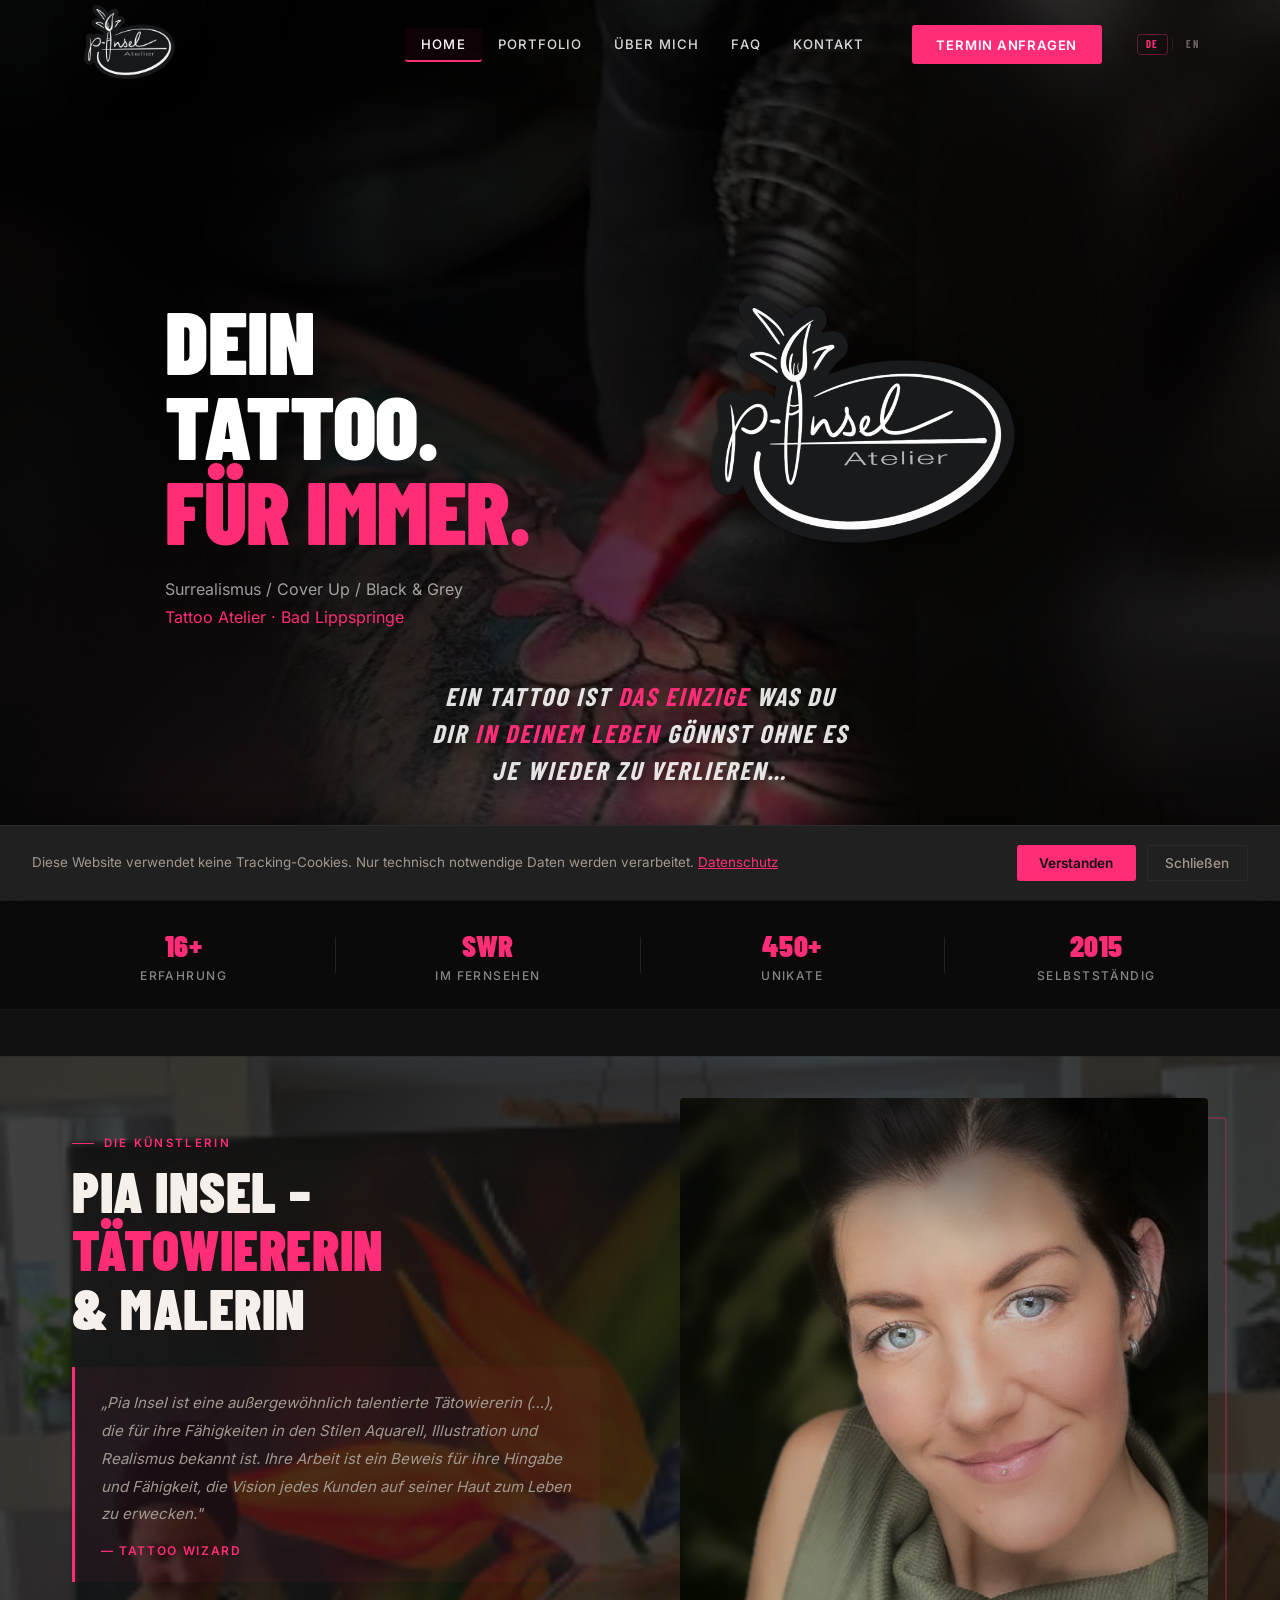
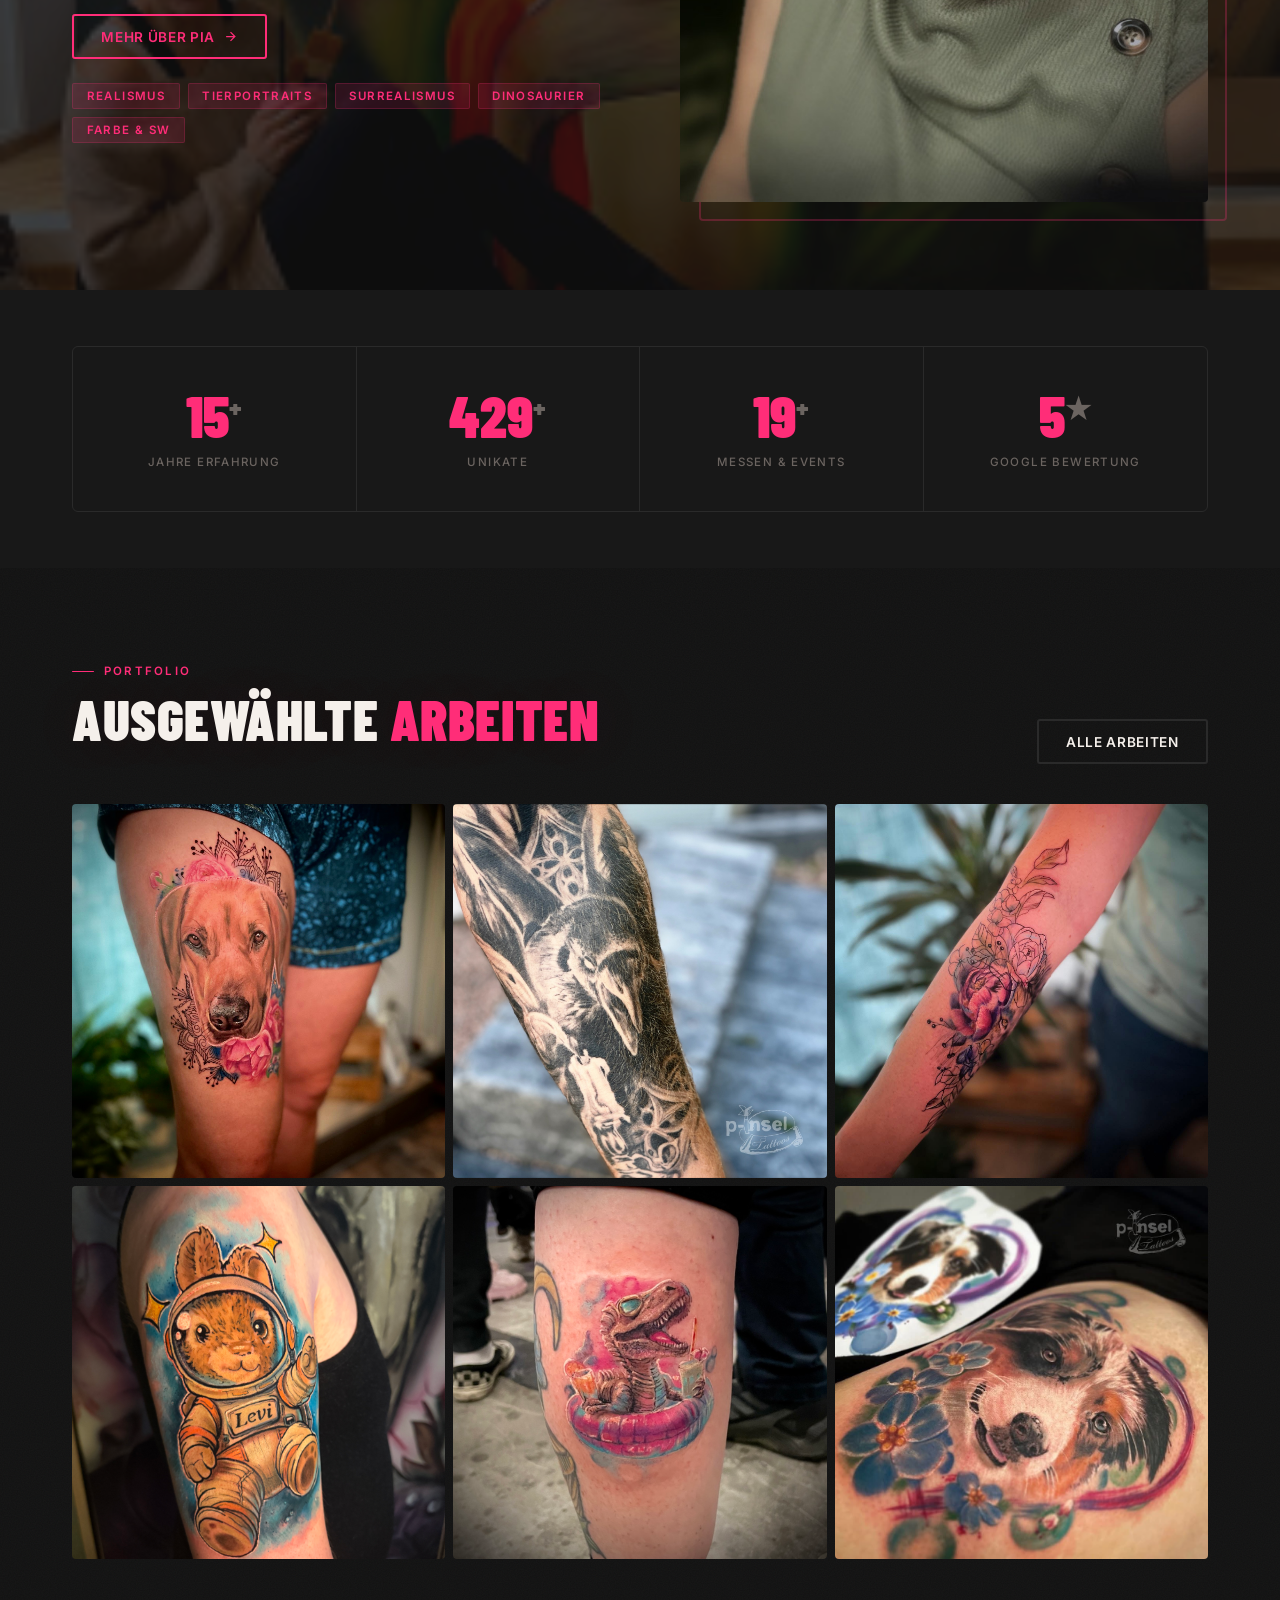
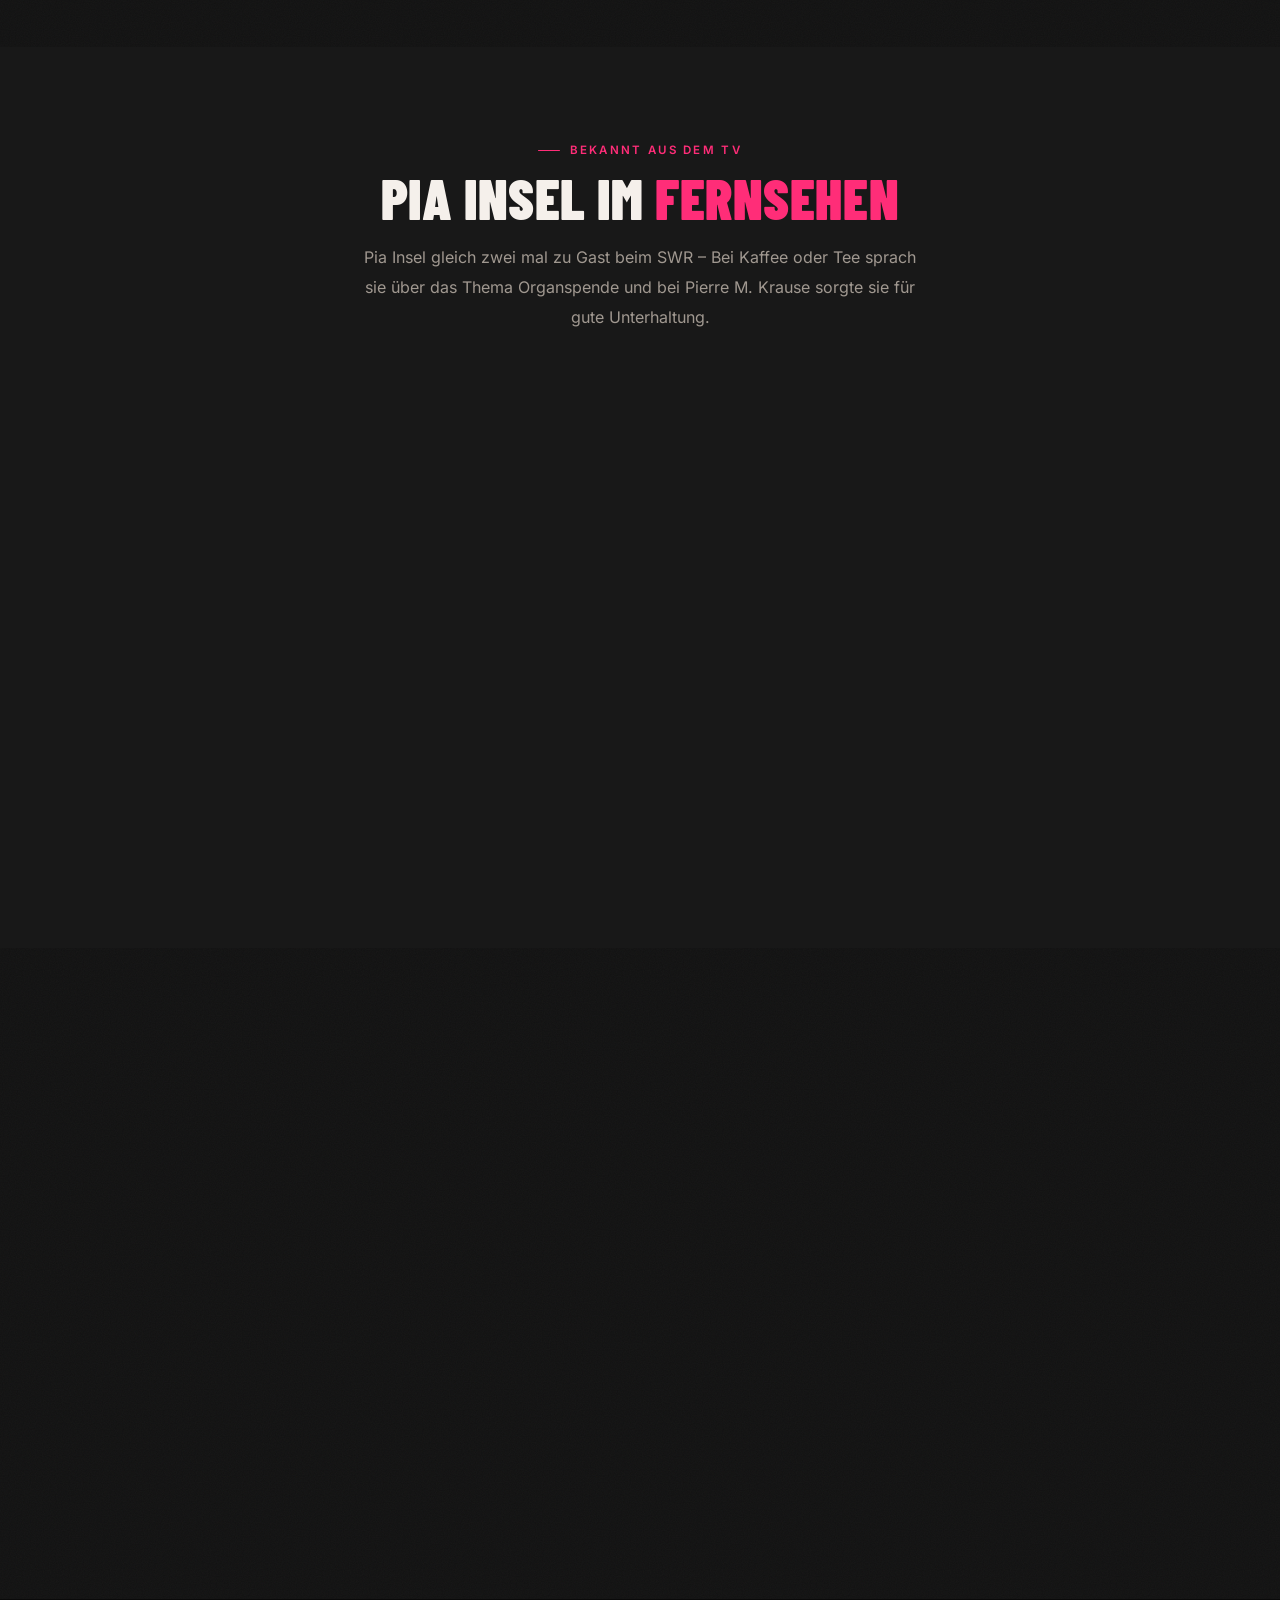
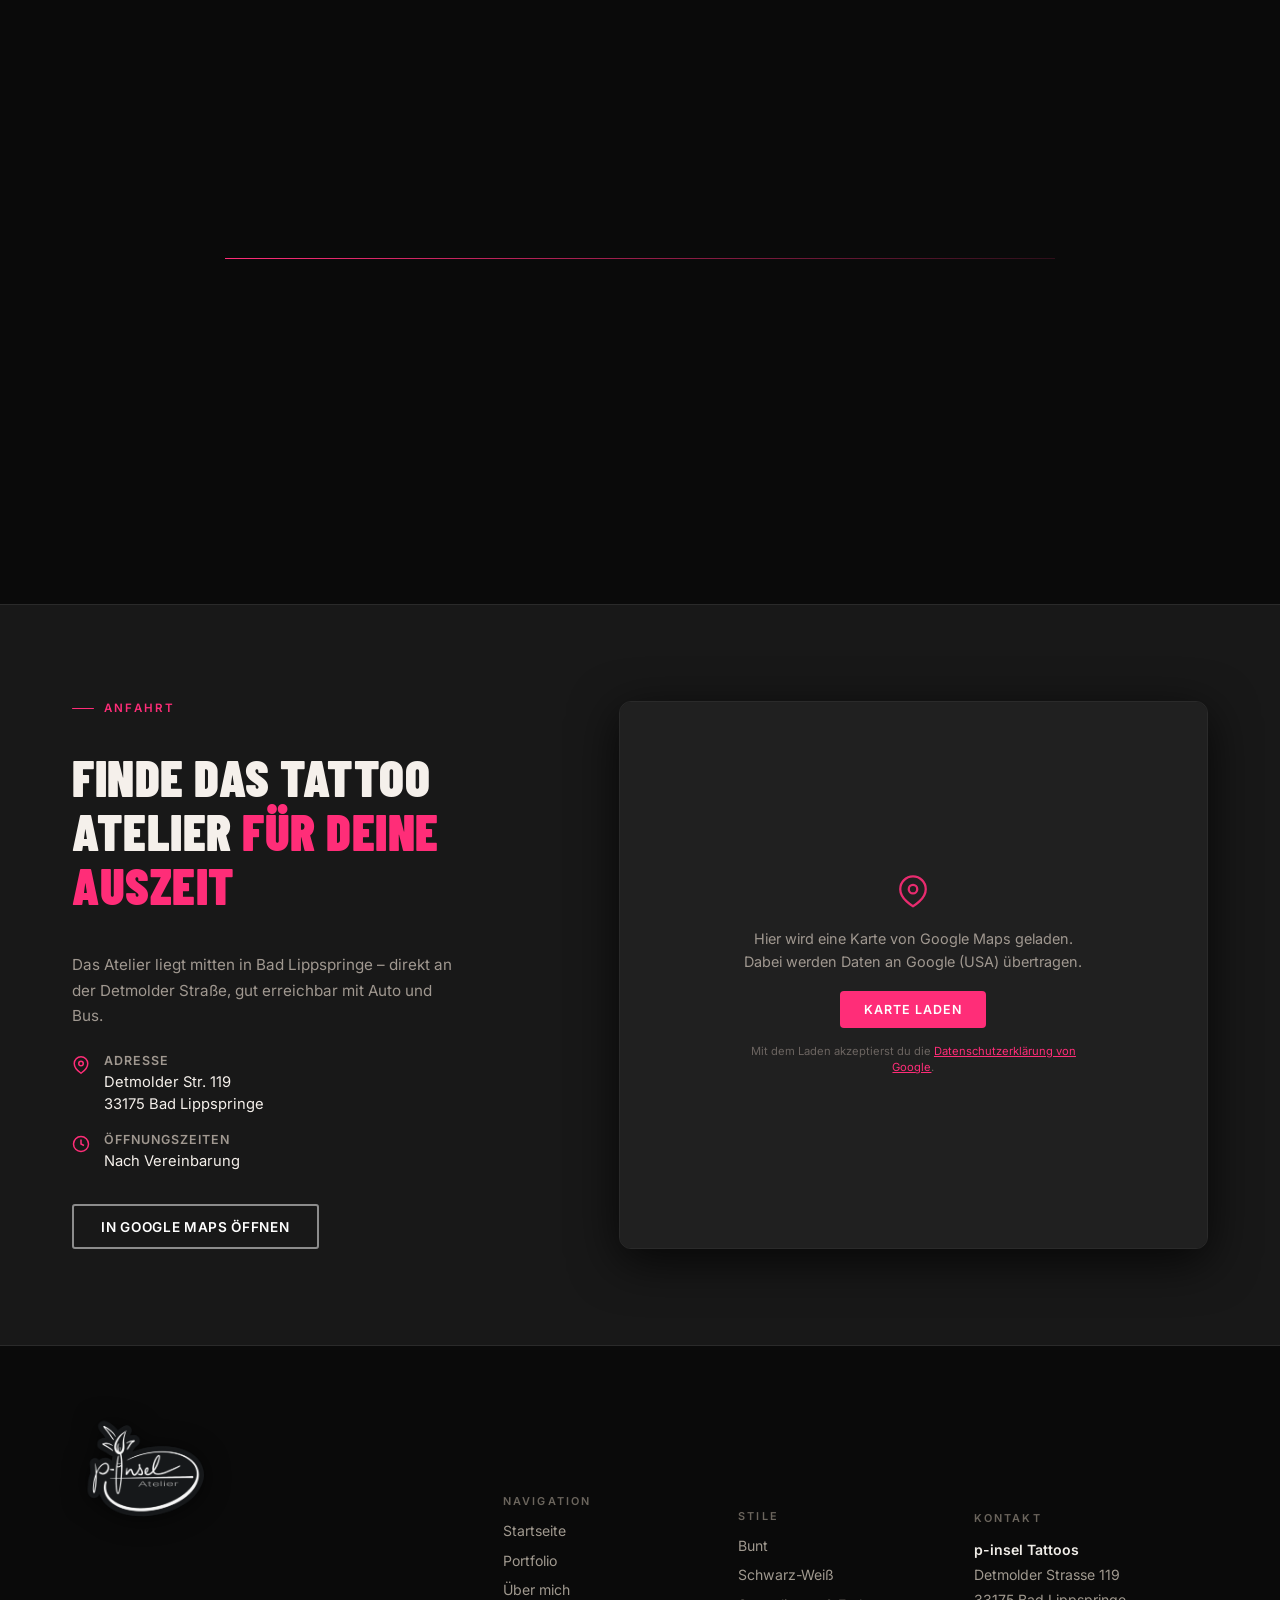
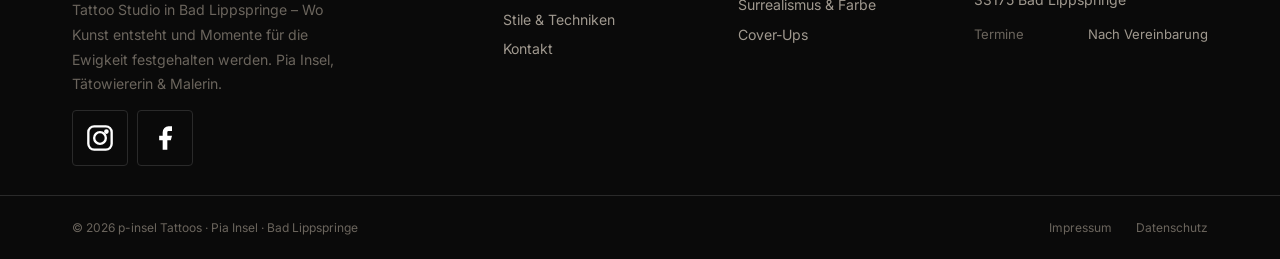
==== index.html @ a28c29e3 "feat: gallery restructure, hero centering fix, kontakt process section - Portfolio: replace dino wit" ====
<!DOCTYPE html>
<html lang="de">
<head>
  <meta charset="UTF-8">
  <meta name="viewport" content="width=device-width, initial-scale=1.0">
  <title>p-insel Tattoos · Bad Lippspringe | Pia Insel</title>
  <meta name="description" content="Tattoo Studio Bad Lippspringe – Pia Insel. Realistische Tierportraits, florales Feineline & Surrealismus. ★ 5,0 Google. Jetzt Termin anfragen!">
  <meta name="keywords" content="Tattoo Studio Bad Lippspringe, Tätowierer Paderborn, Realismus Tattoo, Tierportrait Tattoo, Feineline Tattoo, Pia Insel">

  <!-- Open Graph -->
  <meta property="og:title" content="p-insel Tattoos · Pia Insel">
  <meta property="og:description" content="Tattoo Studio in Bad Lippspringe. Realistische Tierportraits, florales Feineline, Surrealismus.">
  <meta property="og:type" content="website">
  <meta property="og:url" content="https://www.p-insel.de">
  <meta property="og:image" content="https://www.p-insel.de/img/tattoo/panther-cta.jpg">

  <!-- Canonical -->
  <link rel="canonical" href="https://www.p-insel.de">

  <!-- Fonts -->

  <!-- Styles -->
  <link rel="stylesheet" href="styles.css">

  <!-- Schema.org -->
  <script type="application/ld+json">
  {
    "@context": "https://schema.org",
    "@type": "TattooParlor",
    "name": "p-insel Tattoos",
    "url": "https://www.p-insel.de",
    "email": "terminwunsch123@p-insel.de",
    "telephone": "",
    "priceRange": "€€",
    "address": {
      "@type": "PostalAddress",
      "streetAddress": "Detmolder Strasse 119",
      "addressLocality": "Bad Lippspringe",
      "postalCode": "33175",
      "addressCountry": "DE"
    },
    "openingHours": ["Tu-Fr 14:00-19:00", "Sa 10:00-13:00"],
    "description": "Tattoo Studio in Bad Lippspringe. Realistische Tierportraits, florales Feineline, Surrealismus.",
    "aggregateRating": {
      "@type": "AggregateRating",
      "ratingValue": "5.0",
      "reviewCount": "38"
    }
  }
  </script>
</head>
<body class="has-dark-hero">

<!-- ================================================
     NAVIGATION
     ================================================ -->
<nav id="nav" role="navigation" aria-label="Hauptnavigation">
  <div class="nav-inner">
    <a href="index.html" class="nav-logo" aria-label="p-insel Tattoos – Startseite">
      <img src="img/logo-hires.png" alt="p-insel Tattoos" class="nav-logo-img">
    </a>
    <ul class="nav-links" role="list">
      <li><a href="index.html" class="active" data-i18n="nav.home">Home</a></li>
      <li><a href="portfolio.html" data-i18n="nav.portfolio">Portfolio</a></li>
      <li><a href="kuenstlerin.html" data-i18n="nav.about">Über mich</a></li>
      <li><a href="faq.html" data-i18n="nav.faq">FAQ</a></li>
      <li><a href="kontakt.html" data-i18n="nav.contact">Kontakt</a></li>
    </ul>
    <a href="kontakt.html" class="nav-cta" data-i18n="nav.cta">Termin anfragen</a>
    <div class="lang-switcher">
      <button class="lang-btn" data-lang="de">DE</button>
      <span class="lang-sep">|</span>
      <button class="lang-btn" data-lang="en">EN</button>
    </div>
    <button class="hamburger" id="hamburger" aria-label="Menü öffnen" aria-expanded="false">
      <span></span><span></span><span></span>
    </button>
  </div>
</nav>

<!-- Mobile Drawer -->
<div id="drawer-overlay" aria-hidden="true"></div>
<div id="mobile-drawer" role="dialog" aria-modal="true" aria-label="Navigation">
  <div class="drawer-header">
    <img src="img/logo-hires.png" alt="p-insel Tattoos" class="drawer-logo-img">
    <button class="drawer-close" id="drawer-close" aria-label="Menü schließen">
      <svg width="16" height="16" viewBox="0 0 24 24" fill="none" stroke="currentColor" stroke-width="2"><path d="M18 6L6 18M6 6l12 12"/></svg>
    </button>
  </div>
  <nav class="drawer-nav">
    <a href="index.html" class="active" data-i18n="nav.home">Home</a>
    <a href="portfolio.html" data-i18n="nav.portfolio">Portfolio</a>
    <a href="kuenstlerin.html" data-i18n="nav.about">Über mich</a>
    <a href="faq.html" data-i18n="nav.faq">FAQ</a>
    <a href="kontakt.html" data-i18n="nav.contact">Kontakt</a>
  </nav>
  <div class="drawer-footer">
    <div class="drawer-footer-contact">
      Detmolder Str. 119 · Bad Lippspringe
    </div>
    <div class="drawer-lang-switcher">
      <button class="lang-btn" data-lang="de">DE</button>
      <span class="lang-sep">|</span>
      <button class="lang-btn" data-lang="en">EN</button>
    </div>
    <a href="kontakt.html" class="drawer-cta-link" data-i18n="drawer.cta">Termin anfragen</a>
  </div>
</div>

<!-- ══════════════════════════════════════════
     HOMEPAGE HERO — Dark Full-Bleed Editorial
     ══════════════════════════════════════════ -->
<section class="home-hero hero-dark-fullbleed">
  <!-- Full-bleed background photo -->
  <div class="hero-photo-bg">
    <img src="img/hero-landscape.jpg" alt="" aria-hidden="true" fetchpriority="high">
    <div class="hero-photo-overlay"></div>
  </div>

  <div class="hero-fb-inner">
    <!-- LEFT: Text content — kein reveal, Hero ist immer sichtbar -->
    <div class="hero-fb-left">
      <h1 class="hero-fb-h1" id="hero-h1">
        <span class="h1-line" data-i18n="hero.line1">DEIN</span>
        <span class="h1-line" data-i18n="hero.line2">TATTOO.</span>
        <span class="h1-line"><em style="color:var(--accent);" data-i18n="hero.line3">FÜR IMMER.</em></span>
      </h1>
      <p class="hero-fb-sub"><span data-i18n="hero.sub">Surrealismus / Cover Up / Black &amp; Grey</span><br><span style="color:var(--accent);" data-i18n="hero.location">Tattoo Atelier · Bad Lippspringe</span></p>
    </div>

    <!-- RIGHT: Logo — kein reveal, sofort sichtbar und stabil -->
    <div class="hero-logo-panel">
      <img src="img/logo-hires.png" alt="p-insel Atelier" class="hero-logo-large">
    </div>

  </div>

  <!-- Quote — absolut am unteren Rand des Heroes, immer sichtbar -->
  <p class="hero-quote-text" data-i18n="hero.quote">EIN TATTOO IST <span style="color:var(--accent);">DAS EINZIGE</span> WAS DU<br>DIR <span style="color:var(--accent);">IN DEINEM LEBEN</span> GÖNNST OHNE ES<br>JE WIEDER ZU VERLIEREN...</p>

  <!-- Scroll indicator -->
  <div class="scroll-indicator" aria-hidden="true">
    <span>Scroll</span>
    <svg width="14" height="20" viewBox="0 0 14 20" fill="none"><rect x="1" y="1" width="12" height="18" rx="6" stroke="currentColor" stroke-opacity=".4" stroke-width="1.5"/><circle cx="7" cy="6" r="2" fill="currentColor" fill-opacity=".4"><animate attributeName="cy" values="6;13;6" dur="2s" repeatCount="indefinite"/></circle></svg>
  </div>
</section>

<!-- Stats Bar — direkt unter Hero -->
<div class="hero-meta-strip">
  <div class="hero-meta-item">
    <span class="hero-meta-num">16+</span>
    <span class="hero-meta-lbl" data-i18n="stats.experience">Erfahrung</span>
  </div>
  <div class="hero-meta-sep"></div>
  <div class="hero-meta-item">
    <span class="hero-meta-num">SWR</span>
    <span class="hero-meta-lbl" data-i18n="stats.tv">Im Fernsehen</span>
  </div>
  <div class="hero-meta-sep"></div>
  <div class="hero-meta-item">
    <span class="hero-meta-num">450+</span>
    <span class="hero-meta-lbl" data-i18n="stats.unique">Unikate</span>
  </div>
  <div class="hero-meta-sep"></div>
  <div class="hero-meta-item">
    <span class="hero-meta-num">2015</span>
    <span class="hero-meta-lbl" data-i18n="stats.since">Selbstständig</span>
  </div>
</div>

<!-- ================================================
     ÜBER PIA (Split-Layout)
     ================================================ -->
<section class="section parallax-section" id="ueber" aria-label="Über die Künstlerin">
  <div class="parallax-bg" data-speed="0.22" style="background-image:url('img/pia-strelitzia-atelier.jpeg')"></div>
  <div class="parallax-overlay" style="background:rgba(17,17,17,.80)"></div>
  <div class="container">
    <div class="about-split">
      <div class="about-text">
        <div class="section-eyebrow reveal" data-i18n="about.eyebrow">Die Künstlerin</div>
        <h2 class="section-title reveal" data-delay="1" data-i18n="about.h2">
          Pia Insel –<br><span>Tätowiererin</span><br>&amp; Malerin
        </h2>
        <blockquote class="about-quote reveal" data-delay="2">
          <p data-i18n="about.quote">„Pia Insel ist eine außergewöhnlich talentierte Tätowiererin (…), die für ihre Fähigkeiten in den Stilen Aquarell, Illustration und Realismus bekannt ist. Ihre Arbeit ist ein Beweis für ihre Hingabe und Fähigkeit, die Vision jedes Kunden auf seiner Haut zum Leben zu erwecken."</p>
          <cite data-i18n="about.cite">— Tattoo Wizard</cite>
        </blockquote>

        <div class="reveal" data-delay="3" style="margin-top:2rem;">
          <a href="kuenstlerin.html" class="btn btn-outline-gold">
            <span data-i18n="about.cta">Mehr über Pia</span>
            <svg width="15" height="15" viewBox="0 0 24 24" fill="none" stroke="currentColor" stroke-width="2"><path d="M5 12h14M12 5l7 7-7 7"/></svg>
          </a>
        </div>

        <div class="about-tags reveal" data-delay="4">
          <span class="tag" data-i18n="tag.realismus">Realismus</span>
          <span class="tag" data-i18n="tag.tierportraits">Tierportraits</span>
          <span class="tag" data-i18n="tag.surrealismus">Surrealismus</span>
          <span class="tag" data-i18n="tag.dino">Dinosaurier</span>
          <span class="tag" data-i18n="tag.farbsw">Farbe &amp; SW</span>
        </div>
      </div>

      <div class="about-img-wrap reveal" data-delay="1">
        <img src="img/pia-portrait-2.jpeg" alt="Pia Insel — Tätowiererin & Malerin" class="about-img">
      </div>
    </div>
  </div>
</section>

<!-- ================================================
     STATS
     ================================================ -->
<section class="section-sm stats-section" aria-label="Zahlen & Fakten">
  <div class="container">
    <div class="stats-grid">
      <div class="stat-cell reveal">
        <div class="stat-num">
          <span class="counter" data-target="16">0</span><span class="suf">+</span>
        </div>
        <div class="stat-label" data-i18n="stats.label1">Jahre Erfahrung</div>
      </div>
      <div class="stat-cell reveal" data-delay="1">
        <div class="stat-num">
          <span class="counter" data-target="450">0</span><span class="suf">+</span>
        </div>
        <div class="stat-label" data-i18n="stats.label2">Unikate</div>
      </div>
      <div class="stat-cell reveal" data-delay="2">
        <div class="stat-num">
          <span class="counter" data-target="20">0</span><span class="suf">+</span>
        </div>
        <div class="stat-label" data-i18n="stats.label3">Messen &amp; Events</div>
      </div>
      <div class="stat-cell reveal" data-delay="3">
        <div class="stat-num">
          5<span class="suf">★</span>
        </div>
        <div class="stat-label" data-i18n="stats.label4">Google Bewertung</div>
      </div>
    </div>
  </div>
</section>


<!-- ================================================
     PORTFOLIO TEASER
     ================================================ -->
<section class="section" id="portfolio" aria-label="Portfolio Vorschau">
  <div class="container">
    <div style="display:flex;align-items:flex-end;justify-content:space-between;margin-bottom:2.5rem;flex-wrap:wrap;gap:1.5rem;">
      <div>
        <div class="section-eyebrow reveal" data-i18n="portfolio.eyebrow">Portfolio</div>
        <h2 class="section-title reveal" data-delay="1" data-i18n="portfolio.title">Ausgewählte <span>Arbeiten</span></h2>
      </div>
      <a href="portfolio.html" class="btn btn-outline reveal" data-delay="2" data-i18n="portfolio.all">
        Alle Arbeiten
        <svg width="15" height="15" viewBox="0 0 24 24" fill="none" stroke="currentColor" stroke-width="2"><path d="M5 12h14M12 5l7 7-7 7"/></svg>
      </a>
    </div>

    <div class="gallery-mini-grid">
      <div class="mini-item reveal" data-delay="1">
        <img src="img/tattoo/bunt-01.jpg" alt="Hundeportrait mit Blumen — buntes Tattoo von Pia Insel">
        <div class="mini-overlay"><span class="mini-tag" data-i18n="tag.bunt">Bunt</span></div>
      </div>
      <div class="mini-item reveal" data-delay="2">
        <img src="img/tattoo/sw-papagei.jpg" alt="Schwarz-Weiß Vogel-Tattoo von Pia Insel">
        <div class="mini-overlay"><span class="mini-tag" data-i18n="tag.sw">Schwarz-Weiß</span></div>
      </div>
      <div class="mini-item reveal" data-delay="3">
        <img src="img/tattoo/bunt-16.jpg" alt="Rosen am Arm — buntes Tattoo von Pia Insel">
        <div class="mini-overlay"><span class="mini-tag" data-i18n="tag.bunt">Bunt</span></div>
      </div>
      <div class="mini-item reveal" data-delay="1">
        <img src="img/tattoo/bunt-06.jpg" alt="Astronauten-Bär — buntes Tattoo von Pia Insel">
        <div class="mini-overlay"><span class="mini-tag" data-i18n="tag.bunt">Bunt</span></div>
      </div>
      <div class="mini-item reveal" data-delay="2">
        <img src="img/tattoo/bunt-05.jpg" alt="Dino im Schwimmreif — buntes Tattoo von Pia Insel">
        <div class="mini-overlay"><span class="mini-tag" data-i18n="tag.bunt">Bunt</span></div>
      </div>
      <div class="mini-item reveal" data-delay="3">
        <img src="img/tattoo/bunt-12.jpg" alt="Hundeportrait mit Blumen — buntes Tattoo von Pia Insel">
        <div class="mini-overlay"><span class="mini-tag" data-i18n="tag.bunt">Bunt</span></div>
      </div>
    </div>
  </div>
</section>


<!-- ══════════════════════════════════════════
     SWR IM FERNSEHEN — Media Section
     ══════════════════════════════════════════ -->
<section class="section section-dark swr-section reveal">
  <div class="container">
    <div class="section-header" style="text-align:center; margin-bottom:3rem;">
      <span class="section-eyebrow" data-i18n="swr.eyebrow">Bekannt aus dem TV</span>
      <h2 class="section-title" data-i18n="swr.title">Pia Insel im <span>Fernsehen</span></h2>
      <p class="section-desc" style="margin:0 auto; text-align:center;" data-i18n="swr.desc">Pia Insel gleich zwei mal zu Gast beim SWR – Bei Kaffee oder Tee sprach sie über das Thema Organspende und bei Pierre M. Krause sorgte sie für gute Unterhaltung.</p>
    </div>

    <div class="swr-grid">
      <div class="swr-card reveal" data-delay="1">
        <a class="swr-video-wrap swr-thumb-link" href="https://www.youtube.com/watch?v=RJDnmV7x3YQ" target="_blank" rel="noopener noreferrer" aria-label="Pia Insel beim SWR auf YouTube ansehen">
          <img src="https://i.ytimg.com/vi/RJDnmV7x3YQ/hqdefault.jpg" alt="Pia Insel beim SWR — Thumbnail" loading="lazy">
          <div class="swr-play-btn" aria-hidden="true">
            <svg viewBox="0 0 68 48" width="68" height="48"><path d="M66.52 7.74c-.78-2.93-2.49-5.41-5.42-6.19C55.79.13 34 0 34 0S12.21.13 6.9 1.55c-2.93.78-4.63 3.26-5.42 6.19C.06 13.05 0 24 0 24s.06 10.95 1.48 16.26c.78 2.93 2.49 5.41 5.42 6.19C12.21 47.87 34 48 34 48s21.79-.13 27.1-1.55c2.93-.78 4.64-3.26 5.42-6.19C67.94 34.95 68 24 68 24s-.06-10.95-1.48-16.26z" fill="#ff0000"/><path d="M45 24 27 14v20" fill="#fff"/></svg>
          </div>
          <span class="swr-yt-label" data-i18n="swr.yt.label">Auf YouTube ansehen</span>
        </a>
        <div class="swr-card-info">
          <span class="swr-badge">SWR Fernsehen</span>
          <h3 data-i18n="swr.card1.title">Pia Insel beim SWR</h3>
          <p data-i18n="swr.card1.desc">Der SWR stellt gern Persönlichkeiten vor die besonderes machen. Was Tattoos mit Organspende zu tun haben.</p>
        </div>
      </div>

      <div class="swr-card reveal" data-delay="2">
        <a class="swr-video-wrap swr-thumb-link" href="https://www.youtube.com/watch?v=PPlXqpJY634" target="_blank" rel="noopener noreferrer" aria-label="Pia Insel beim SWR auf YouTube ansehen">
          <img src="https://i.ytimg.com/vi/PPlXqpJY634/hqdefault.jpg" alt="Pia Insel beim SWR — Thumbnail" loading="lazy">
          <div class="swr-play-btn" aria-hidden="true">
            <svg viewBox="0 0 68 48" width="68" height="48"><path d="M66.52 7.74c-.78-2.93-2.49-5.41-5.42-6.19C55.79.13 34 0 34 0S12.21.13 6.9 1.55c-2.93.78-4.63 3.26-5.42 6.19C.06 13.05 0 24 0 24s.06 10.95 1.48 16.26c.78 2.93 2.49 5.41 5.42 6.19C12.21 47.87 34 48 34 48s21.79-.13 27.1-1.55c2.93-.78 4.64-3.26 5.42-6.19C67.94 34.95 68 24 68 24s-.06-10.95-1.48-16.26z" fill="#ff0000"/><path d="M45 24 27 14v20" fill="#fff"/></svg>
          </div>
          <span class="swr-yt-label" data-i18n="swr.yt.label">Auf YouTube ansehen</span>
        </a>
        <div class="swr-card-info">
          <span class="swr-badge">SWR Fernsehen</span>
          <h3 data-i18n="swr.card2.title">Pia Insel beim SWR</h3>
          <p data-i18n="swr.card2.desc">Für gute Unterhaltung sorgte Pia als Überraschungsgast zum Thema Freundschaft.</p>
        </div>
      </div>
    </div>
  </div>
</section>

<!-- ================================================
     TESTIMONIALS
     ================================================ -->
<section class="section" id="bewertungen" aria-label="Kundenstimmen">
  <div class="container">
    <div style="text-align:center; margin-bottom:3rem;">
      <div class="section-eyebrow reveal" style="justify-content:center;" data-i18n="reviews.eyebrow">Kundenstimmen</div>
      <h2 class="section-title reveal" data-delay="1" style="font-size:clamp(2.2rem,4.5vw,3.5rem);" data-i18n="reviews.title">
        Was Kunden <span>sagen</span>
      </h2>
    </div>

    <div class="testimonials-grid">
      <div class="testimonial reveal" data-delay="1">
        <div class="stars">★★★★★</div>
        <p class="testimonial-text" data-i18n="review1.text">
          Pia ist eine absolut tolle Künstlerin. Mega sympathisch, ich hatte sofort vollstes Vertrauen zu ihr. Das Atelier ist klein und fein, sauber und gemütlich. Und ihre Arbeit ist mega schön geworden.
        </p>
        <div class="testimonial-author">
          <div class="avatar">CS</div>
          <div>
            <div class="author-name" data-i18n="review1.name">Claudia S.</div>
            <div class="author-meta" data-i18n="review1.meta">Google Bewertung · ★★★★★</div>
          </div>
        </div>
      </div>

      <div class="testimonial reveal" data-delay="2">
        <div class="stars">★★★★★</div>
        <p class="testimonial-text" data-i18n="review2.text">
          Tattoostudio mit einzigartiger, zauberhafter Atmosphäre. Pia ist super nett, herzlich, offen und unterhaltsam, ihre Insel ist ein warmer Wohlfühlort. Ich freue mich schon auf das nächste Mal!
        </p>
        <div class="testimonial-author">
          <div class="avatar">KT</div>
          <div>
            <div class="author-name" data-i18n="review2.name">Katrin Tonollo</div>
            <div class="author-meta" data-i18n="review2.meta">Google Bewertung · ★★★★★</div>
          </div>
        </div>
      </div>

      <div class="testimonial reveal" data-delay="3">
        <div class="stars">★★★★★</div>
        <p class="testimonial-text" data-i18n="review3.text">
          Pia hat sich da nicht einfach nur ein Studio, sondern einen Wohlfühl-Ort aufgebaut. Super schönes Ding. Pia wie immer sehr sympathisch und gut gelaunt!
        </p>
        <div class="testimonial-author">
          <div class="avatar">JB</div>
          <div>
            <div class="author-name" data-i18n="review3.name">Jacqueline Bischel</div>
            <div class="author-meta" data-i18n="review3.meta">Google Bewertung · ★★★★★</div>
          </div>
        </div>
      </div>
    </div>
  </div>
</section>

<!-- ================================================
     DEIN WEG ZUM TATTOO
     ================================================ -->
<section class="section section-dark" id="prozess" aria-label="Wie funktioniert eine Buchung" style="background:#0a0a0a;">
  <div class="container">
    <div style="text-align:center; margin-bottom:3.5rem;">
      <div class="section-eyebrow reveal" style="justify-content:center;" data-i18n="process.eyebrow">So funktioniert's</div>
      <h2 class="section-title reveal" data-delay="1" style="font-size:clamp(2.2rem,4.5vw,3.5rem);" data-i18n="process.title">
        Dein Weg zum <span>Tattoo</span>
      </h2>
    </div>
    <div class="process-steps">
      <div class="process-step reveal" data-delay="1">
        <div class="step-num">01</div>
        <h4 data-i18n="process.s1.title">Termin-Release abwarten</h4>
        <p data-i18n="process.s1.desc">Ich vergebe Termine nur einmal pro Quartal – die Plätze sind also heißer begehrt als der letzte Parkplatz vorm Supermarkt. Damit du den nächsten Drop nicht verpasst, findest du alle Infos im Menü unter <a href="kontakt.html" style="color:var(--accent);text-decoration:none;">Kontakt</a>.</p>
      </div>
      <div class="process-step reveal" data-delay="2">
        <div class="step-num">02</div>
        <h4 data-i18n="process.s2.title">Inspiration sammeln</h4>
        <p data-i18n="process.s2.desc">Such dir vorab Referenzbilder raus, die deinen Wunschstil zeigen. Zum Beispiel Fotos vom Haustier, Blumen oder Actionfigur. Ich kopiere nichts aus dem Internet – aber Ideen sammeln darf man dort schon&nbsp;;)</p>
      </div>
      <div class="process-step reveal" data-delay="3">
        <div class="step-num">03</div>
        <h4 data-i18n="process.s3.title">Anfrage schicken</h4>
        <p data-i18n="process.s3.desc">Sobald die Termine online gehen, schickst du mir deine Anfrage über das <a href="kontakt.html" style="color:var(--accent);text-decoration:none;">Kontaktformular</a>.</p>
      </div>
      <div class="process-step reveal" data-delay="4">
        <div class="step-num">04</div>
        <h4 data-i18n="process.s4.title">Termin sichern</h4>
        <p data-i18n="process.s4.desc">Wenn alles passt, bekommst du deinen Termin bestätigt. Dann heißt es nur noch: Vorfreude genießen und den Countdown starten.</p>
      </div>
    </div>
  </div>
</section>

<!-- ================================================
     ANFAHRT
     ================================================ -->
<section class="section maps-section" id="maps" aria-label="Anfahrt & Standort">
  <div class="container">
    <div class="maps-grid reveal">
      <div class="maps-info">
        <div class="section-eyebrow" data-i18n="maps.eyebrow">Anfahrt</div>
        <h2 class="section-title" style="font-size:clamp(2rem,5vw,3.2rem);margin-bottom:1rem;" data-i18n="maps.title">
          FINDE DAS TATTOO ATELIER <span>FÜR DEINE AUSZEIT</span>
        </h2>
        <p class="maps-address-text" data-i18n="maps.desc">
          Das Atelier liegt mitten in Bad Lippspringe – direkt an der Detmolder Straße, gut erreichbar mit Auto und Bus.
        </p>
        <div class="maps-details">
          <div class="maps-detail-item">
            <svg width="18" height="18" viewBox="0 0 24 24" fill="none" stroke="currentColor" stroke-width="2"><path d="M21 10c0 7-9 13-9 13s-9-6-9-13a9 9 0 0118 0z"/><circle cx="12" cy="10" r="3"/></svg>
            <div>
              <strong data-i18n="maps.address">Adresse</strong>
              <span>Detmolder Str. 119<br>33175 Bad Lippspringe</span>
            </div>
          </div>
          <div class="maps-detail-item">
            <svg width="18" height="18" viewBox="0 0 24 24" fill="none" stroke="currentColor" stroke-width="2"><circle cx="12" cy="12" r="10"/><polyline points="12 6 12 12 16 14"/></svg>
            <div>
              <strong data-i18n="maps.hours">Öffnungszeiten</strong>
              <span data-i18n="maps.hours.val">Nach Vereinbarung</span>
            </div>
          </div>
        </div>
        <a href="https://maps.google.com/?q=Detmolder+Str.+119,+33175+Bad+Lippspringe" target="_blank" rel="noopener noreferrer" class="btn btn-outline-white maps-btn" data-i18n="maps.gmaps">
          In Google Maps öffnen
        </a>
      </div>
      <div class="maps-embed">
        <div class="map-consent" data-map-src="https://www.google.com/maps/embed?pb=!1m18!1m12!1m3!1d2474.9!2d8.8340!3d51.7860!2m3!1f0!2f0!3f0!3m2!1i1024!2i768!4f13.1!3m3!1m2!1s0x47ba5b5b5b5b5b5b%3A0x0!2sDetmolder+Str.+119%2C+33175+Bad+Lippspringe!5e0!3m2!1sde!2sde!4v1700000000000!5m2!1sde!2sde" data-map-title="p-insel Tattoo Studio – Standort Bad Lippspringe">
          <div class="map-consent-inner">
            <svg class="map-consent-icon" width="34" height="34" viewBox="0 0 24 24" fill="none" stroke="currentColor" stroke-width="1.6"><path d="M21 10c0 7-9 12-9 12s-9-5-9-12a9 9 0 0118 0z"/><circle cx="12" cy="10" r="3"/></svg>
            <p class="map-consent-text" data-i18n="map.consent.text">Hier wird eine Karte von Google Maps geladen. Dabei werden Daten an Google (USA) übertragen.</p>
            <button type="button" class="map-consent-btn" data-i18n="map.consent.btn">Karte laden</button>
            <p class="map-consent-note" data-i18n="map.consent.note">Mit dem Laden akzeptierst du die <a href="https://policies.google.com/privacy" target="_blank" rel="noopener noreferrer">Datenschutzerklärung von Google</a>.</p>
          </div>
        </div>
      </div>
    </div>
  </div>
</section>

<!-- ================================================
     FOOTER
     ================================================ -->
<footer role="contentinfo">
  <div class="footer-main">
    <div class="container">
      <div class="footer-grid">
        <div class="footer-brand">
          <a href="index.html" class="footer-logo-text">
            <img src="img/logo-hires.png" alt="p-insel Tattoos" style="height:200px;width:auto;filter:drop-shadow(0 2px 12px rgba(0,0,0,.6));">
          </a>
          <p data-i18n="footer.about">Tattoo Studio in Bad Lippspringe – Wo Kunst entsteht und Momente für die Ewigkeit festgehalten werden. Pia Insel, Tätowiererin & Malerin.</p>
          <div class="footer-social">
            <a href="https://www.instagram.com/pia_insel_tattoos" target="_blank" rel="noopener" aria-label="Instagram">
              <svg width="28" height="28" viewBox="0 0 24 24" fill="none" stroke="white" stroke-width="2"><rect x="2" y="2" width="20" height="20" rx="5"/><circle cx="12" cy="12" r="5"/><circle cx="17.5" cy="6.5" r="1" fill="white"/></svg>
            </a>
            <a href="https://www.facebook.com/PiaInselTattoo" target="_blank" rel="noopener" aria-label="Facebook">
              <svg width="28" height="28" viewBox="0 0 24 24" fill="white"><path d="M18 2h-3a5 5 0 00-5 5v3H7v4h3v8h4v-8h3l1-4h-4V7a1 1 0 011-1h3z"/></svg>
            </a>
          </div>
        </div>

        <div class="footer-col">
          <h4 data-i18n="footer.nav.title">Navigation</h4>
          <ul>
            <li><a href="index.html" data-i18n="footer.nav.home">Startseite</a></li>
            <li><a href="portfolio.html" data-i18n="footer.nav.portfolio">Portfolio</a></li>
            <li><a href="kuenstlerin.html" data-i18n="footer.nav.about">Über mich</a></li>
            <li><a href="portfolio.html" data-i18n="footer.nav.styles">Stile & Techniken</a></li>
            <li><a href="kontakt.html" data-i18n="footer.nav.contact">Kontakt</a></li>
          </ul>
        </div>

        <div class="footer-col">
          <h4 data-i18n="footer.styles.title">Stile</h4>
          <ul>
            <li><a href="portfolio.html#bunt" data-i18n="footer.s.colorful">Bunt</a></li>
            <li><a href="portfolio.html#sw" data-i18n="footer.s.bw">Schwarz-Weiß</a></li>
            <li><a href="portfolio.html#surrealismus" data-i18n="footer.s.surreal">Surrealismus & Farbe</a></li>
            <li><a href="portfolio.html#coverup" data-i18n="footer.s.coverup">Cover-Ups</a></li>
          </ul>
        </div>

        <div class="footer-col">
          <h4 data-i18n="footer.contact.title">Kontakt</h4>
          <address>
            <strong>p-insel Tattoos</strong><br>
            Detmolder Strasse 119<br>
            33175 Bad Lippspringe
          </address>
          <div class="footer-hours">
            <div class="footer-hours-row">
              <span data-i18n="footer.hours.label">Termine</span>
              <span data-i18n="footer.hours.val">Nach Vereinbarung</span>
            </div>
          </div>
        </div>
      </div>
    </div>
  </div>
  <div class="footer-bottom">
    <div class="container" style="display:flex;align-items:center;justify-content:space-between;flex-wrap:wrap;gap:1rem;width:100%;">
      <p>© 2026 p-insel Tattoos · Pia Insel · Bad Lippspringe</p>
      <div class="footer-bottom-links">
        <a href="impressum.html">Impressum</a>
        <a href="datenschutz.html">Datenschutz</a>
      </div>
    </div>
  </div>
</footer>

<!-- Floating CTA -->
<div id="float-cta" aria-hidden="true">
  <a href="kontakt.html" class="float-cta-btn">
    <svg width="15" height="15" viewBox="0 0 24 24" fill="none" stroke="currentColor" stroke-width="2.5"><path d="M5 12h14M12 5l7 7-7 7"/></svg>
    Termin anfragen
  </a>
</div>

<!-- Cookie Banner -->
<div id="cookie-banner" role="dialog" aria-label="Cookie-Hinweis">
  <p>Diese Website verwendet keine Tracking-Cookies. Nur technisch notwendige Daten werden verarbeitet. <a href="datenschutz.html">Datenschutz</a></p>
  <div class="cookie-btn-row">
    <button class="cookie-accept" id="cookie-ok">Verstanden</button>
    <button class="cookie-decline" id="cookie-no">Schließen</button>
  </div>
</div>

<!-- ================================================
     JAVASCRIPT
     ================================================ -->
<script>
  /* ── Navigation scroll effect ── */
  const nav = document.getElementById('nav');
  window.addEventListener('scroll', () => {
    nav.classList.toggle('scrolled', window.scrollY > 50);
  }, { passive: true });

  /* ── Hamburger / Drawer ── */
  const hamburger = document.getElementById('hamburger');
  const drawer    = document.getElementById('mobile-drawer');
  const overlay   = document.getElementById('drawer-overlay');
  const closeBtn  = document.getElementById('drawer-close');

  function openDrawer() {
    const scrollY = window.scrollY;
    drawer.classList.add('open');
    overlay.classList.add('open');
    hamburger.classList.add('open');
    hamburger.setAttribute('aria-expanded', 'true');
    document.body.style.overflow = 'hidden';
    document.body.style.position = 'fixed';
    document.body.style.top = `-${scrollY}px`;
    document.body.style.width = '100%';
    drawer._savedScroll = scrollY;
  }
  function closeDrawer() {
    const saved = drawer._savedScroll || 0;
    drawer.classList.remove('open');
    overlay.classList.remove('open');
    hamburger.classList.remove('open');
    hamburger.setAttribute('aria-expanded', 'false');
    document.body.style.overflow = '';
    document.body.style.position = '';
    document.body.style.top = '';
    document.body.style.width = '';
    window.scrollTo(0, saved);
  }
  hamburger.addEventListener('click', () => drawer.classList.contains('open') ? closeDrawer() : openDrawer());
  closeBtn.addEventListener('click', closeDrawer);
  overlay.addEventListener('click', closeDrawer);
  drawer.querySelectorAll('a').forEach(a => a.addEventListener('click', closeDrawer));

  /* ── Reveal animations (IntersectionObserver) ── */
  const revealEls = document.querySelectorAll('.reveal');
  const io = new IntersectionObserver((entries) => {
    entries.forEach(entry => {
      if (entry.isIntersecting) {
        entry.target.classList.add('visible');
        io.unobserve(entry.target);
      }
    });
  }, { threshold: 0.12, rootMargin: '0px 0px -40px 0px' });
  revealEls.forEach(el => io.observe(el));

  /* ── Counter animation ── */
  const counters = document.querySelectorAll('.counter');
  const counterObserver = new IntersectionObserver((entries) => {
    entries.forEach(entry => {
      if (entry.isIntersecting) {
        const target = parseInt(entry.target.dataset.target, 10);
        const duration = 1600;
        const start = performance.now();
        const easeOut = p => 1 - Math.pow(1 - p, 3);
        const step = (now) => {
          const p = Math.min((now - start) / duration, 1);
          entry.target.textContent = Math.floor(easeOut(p) * target);
          if (p < 1) requestAnimationFrame(step);
          else entry.target.textContent = target;
        };
        requestAnimationFrame(step);
        counterObserver.unobserve(entry.target);
      }
    });
  }, { threshold: 0.5 });
  counters.forEach(c => counterObserver.observe(c));

  /* ── Hero H1 — Zeile für Zeile einblenden ── */
  document.fonts.ready.then(() => {
    const lines = document.querySelectorAll('#hero-h1 .h1-line');
    lines.forEach((line, i) => {
      setTimeout(() => line.classList.add('in'), 180 + i * 240);
    });
  });

  /* ── Parallax scroll (desktop only) ── */
  const pBgs = document.querySelectorAll('.parallax-bg');
  if (pBgs.length) {
    const _mob = window.matchMedia('(max-width: 900px)').matches;
    if (_mob) {
      /* Mobile: kein JS-Parallax — verhindert translateY-Sprung beim ersten Scroll.
         CSS background-attachment:scroll übernimmt, kein transform nötig. */
      pBgs.forEach(bg => { bg.style.transform = 'none'; });
    } else {
      function updateParallax() {
        pBgs.forEach(bg => {
          const section = bg.parentElement;
          const rect = section.getBoundingClientRect();
          const speed = parseFloat(bg.dataset.speed) || 0.15;
          bg.style.transform = `translateY(${rect.top * speed}px)`;
        });
      }
      window.addEventListener('scroll', updateParallax, { passive: true });
      updateParallax();
    }
  }

  /* ── Floating CTA visibility ── */
  const floatCta = document.getElementById('float-cta');
  window.addEventListener('scroll', () => {
    floatCta.classList.toggle('visible', window.scrollY > 350);
    floatCta.setAttribute('aria-hidden', window.scrollY <= 350);
  }, { passive: true });

  /* ── Cookie banner ── */
  if (!localStorage.getItem('pi-cookie-ok')) {
    setTimeout(() => {
      document.getElementById('cookie-banner').classList.add('show');
    }, 800);
  }
  document.getElementById('cookie-ok').addEventListener('click', () => {
    localStorage.setItem('pi-cookie-ok', '1');
    document.getElementById('cookie-banner').classList.remove('show');
  });
  document.getElementById('cookie-no').addEventListener('click', () => {
    document.getElementById('cookie-banner').classList.remove('show');
  });

  /* Google Maps Klick-zum-Laden — lädt den iframe erst nach Einwilligung */
  document.querySelectorAll('.map-consent').forEach(function(box){
    var btn = box.querySelector('.map-consent-btn');
    if(!btn) return;
    btn.addEventListener('click', function(){
      var ifr = document.createElement('iframe');
      ifr.src = box.getAttribute('data-map-src');
      ifr.width = '100%'; ifr.height = '100%';
      ifr.style.border = '0';
      ifr.loading = 'lazy';
      ifr.setAttribute('allowfullscreen','');
      ifr.setAttribute('referrerpolicy','no-referrer-when-downgrade');
      ifr.title = box.getAttribute('data-map-title') || 'Google Maps';
      box.parentNode.replaceChild(ifr, box);
    });
  });
</script>
<script src="lang.js"></script>
</body>
</html>
---- styles.css ----
/* ==========================================================
   P-INSEL TATTOOS – Shared Stylesheet
   Design: Dark Mode · Hot Pink #FF2D78 · Charcoal
   Künstlerin: Pia Insel · Bad Lippspringe
   ========================================================== */

/* ── SELF-HOSTED FONTS (DSGVO-konform, kein Google CDN) ── */
@font-face {
  font-family: 'Barlow Condensed';
  font-style: normal;
  font-weight: 400;
  font-display: swap;
  src: url('fonts/barlow-condensed-400.woff2') format('woff2');
  unicode-range: U+0000-00FF, U+0131, U+0152-0153, U+02BB-02BC, U+02C6, U+02DA, U+02DC, U+0304, U+0308, U+0329, U+2000-206F, U+20AC, U+2122, U+2191, U+2193, U+2212, U+2215, U+FEFF, U+FFFD;
}
@font-face {
  font-family: 'Barlow Condensed';
  font-style: normal;
  font-weight: 600;
  font-display: swap;
  src: url('fonts/barlow-condensed-600.woff2') format('woff2');
  unicode-range: U+0000-00FF, U+0131, U+0152-0153, U+02BB-02BC, U+02C6, U+02DA, U+02DC, U+0304, U+0308, U+0329, U+2000-206F, U+20AC, U+2122, U+2191, U+2193, U+2212, U+2215, U+FEFF, U+FFFD;
}
@font-face {
  font-family: 'Barlow Condensed';
  font-style: normal;
  font-weight: 700;
  font-display: swap;
  src: url('fonts/barlow-condensed-700.woff2') format('woff2');
  unicode-range: U+0000-00FF, U+0131, U+0152-0153, U+02BB-02BC, U+02C6, U+02DA, U+02DC, U+0304, U+0308, U+0329, U+2000-206F, U+20AC, U+2122, U+2191, U+2193, U+2212, U+2215, U+FEFF, U+FFFD;
}
@font-face {
  font-family: 'Barlow Condensed';
  font-style: normal;
  font-weight: 800;
  font-display: swap;
  src: url('fonts/barlow-condensed-800.woff2') format('woff2');
  unicode-range: U+0000-00FF, U+0131, U+0152-0153, U+02BB-02BC, U+02C6, U+02DA, U+02DC, U+0304, U+0308, U+0329, U+2000-206F, U+20AC, U+2122, U+2191, U+2193, U+2212, U+2215, U+FEFF, U+FFFD;
}
@font-face {
  font-family: 'Barlow Condensed';
  font-style: normal;
  font-weight: 900;
  font-display: swap;
  src: url('fonts/barlow-condensed-900.woff2') format('woff2');
  unicode-range: U+0000-00FF, U+0131, U+0152-0153, U+02BB-02BC, U+02C6, U+02DA, U+02DC, U+0304, U+0308, U+0329, U+2000-206F, U+20AC, U+2122, U+2191, U+2193, U+2212, U+2215, U+FEFF, U+FFFD;
}
@font-face {
  font-family: 'Inter';
  font-style: normal;
  font-weight: 300;
  font-display: swap;
  src: url('fonts/inter-300.woff2') format('woff2');
  unicode-range: U+0000-00FF, U+0131, U+0152-0153, U+02BB-02BC, U+02C6, U+02DA, U+02DC, U+0304, U+0308, U+0329, U+2000-206F, U+20AC, U+2122, U+2191, U+2193, U+2212, U+2215, U+FEFF, U+FFFD;
}
@font-face {
  font-family: 'Inter';
  font-style: normal;
  font-weight: 400;
  font-display: swap;
  src: url('fonts/inter-400.woff2') format('woff2');
  unicode-range: U+0000-00FF, U+0131, U+0152-0153, U+02BB-02BC, U+02C6, U+02DA, U+02DC, U+0304, U+0308, U+0329, U+2000-206F, U+20AC, U+2122, U+2191, U+2193, U+2212, U+2215, U+FEFF, U+FFFD;
}
@font-face {
  font-family: 'Inter';
  font-style: normal;
  font-weight: 500;
  font-display: swap;
  src: url('fonts/inter-500.woff2') format('woff2');
  unicode-range: U+0000-00FF, U+0131, U+0152-0153, U+02BB-02BC, U+02C6, U+02DA, U+02DC, U+0304, U+0308, U+0329, U+2000-206F, U+20AC, U+2122, U+2191, U+2193, U+2212, U+2215, U+FEFF, U+FFFD;
}
@font-face {
  font-family: 'Inter';
  font-style: normal;
  font-weight: 600;
  font-display: swap;
  src: url('fonts/inter-600.woff2') format('woff2');
  unicode-range: U+0000-00FF, U+0131, U+0152-0153, U+02BB-02BC, U+02C6, U+02DA, U+02DC, U+0304, U+0308, U+0329, U+2000-206F, U+20AC, U+2122, U+2191, U+2193, U+2212, U+2215, U+FEFF, U+FFFD;
}

/* ── TOKENS ── */
:root {
  --bg:           #111111;
  --bg-soft:      #181818;
  --bg-surface:   #202020;
  --bg-raised:    #2c2c2c;
  --dark:         #0a0a0a;
  --accent:       #FF2D78;
  --accent-hover: #e6226a;
  --accent-dim:   rgba(255,45,120,.13);
  --accent-dim2:  rgba(255,45,120,.06);
  --accent2:      #9B5DE5;
  --accent3:      #F72585;
  --white:        #ffffff;
  --text:         #f5f0eb;
  --text-mid:     #a09890;
  --text-dim:     #6b6460;
  --border:       #2a2a2a;
  --border-soft:  #222222;
  --shadow-sm:    0 1px 4px rgba(0,0,0,.5);
  --shadow:       0 4px 24px rgba(0,0,0,.6);
  --shadow-lg:    0 12px 48px rgba(0,0,0,.75);
  --font-h:       'Barlow Condensed', sans-serif;
  --font-b:       'Inter', sans-serif;
  --nav-h:        90px;
  --logo-h:       140px;
  --max-w:        1200px;
  --ease:         cubic-bezier(.25,.46,.45,.94);
}

/* ── RESET ── */
*, *::before, *::after { box-sizing: border-box; margin: 0; padding: 0; }
html { scroll-behavior: smooth; font-size: 16px; overflow-x: clip; }
body {
  font-family: var(--font-b);
  background: var(--bg);
  color: var(--text);
  -webkit-font-smoothing: antialiased;
  overflow-x: hidden;
  max-width: 100vw;
  /* Subtle grain texture */
  background-image: url("data:image/svg+xml,%3Csvg xmlns='http://www.w3.org/2000/svg' width='300' height='300'%3E%3Cfilter id='n'%3E%3CfeTurbulence type='fractalNoise' baseFrequency='0.85' numOctaves='4' stitchTiles='stitch'/%3E%3C/filter%3E%3Crect width='300' height='300' filter='url(%23n)' opacity='0.035'/%3E%3C/svg%3E");
}
img { display: block; max-width: 100%; height: auto; }
a { color: inherit; }

/* ── SCROLLBAR ── */
::-webkit-scrollbar { width: 5px; }
::-webkit-scrollbar-track { background: var(--bg-soft); }
::-webkit-scrollbar-thumb { background: var(--border); border-radius: 3px; }
::-webkit-scrollbar-thumb:hover { background: var(--accent); }


/* page top padding (nav compensation) */
body { padding-top: 110px; }
/* Dark hero pages: remove top padding — nav floats over the hero */
body.has-dark-hero { padding-top: 0; }

/* ========================================================
   NAVIGATION
   ======================================================== */
#nav {
  position: fixed; top: 0; left: 0; right: 0; z-index: 1000;
  height: var(--nav-h);
  overflow: visible;
  background: transparent;
  border-bottom: 1px solid transparent;
  -webkit-backdrop-filter: blur(0px);
  backdrop-filter: blur(0px);
  transition: border-color .5s, background .5s,
              -webkit-backdrop-filter .5s, backdrop-filter .5s;
}
#nav.scrolled {
  border-bottom-color: rgba(255,255,255,.05);
  background: rgba(8,8,8,.6);
  -webkit-backdrop-filter: blur(28px) saturate(1.8);
  backdrop-filter: blur(28px) saturate(1.8);
}
.nav-inner {
  max-width: var(--max-w);
  margin: 0 auto;
  padding: 0 2rem;
  height: 100%;
  overflow: visible;
  display: flex;
  align-items: center;
  gap: 2rem;
}
.nav-logo {
  font-family: var(--font-h);
  font-size: 1.5rem;
  font-weight: 900;
  letter-spacing: .08em;
  text-transform: uppercase;
  color: var(--text);
  text-decoration: none;
  flex-shrink: 0;
  line-height: 0;
  align-self: center;
  display: flex;
  align-items: center;
}
.nav-logo span { color: var(--accent); }
.nav-logo-img {
  height: 155px;
  width: auto;
  display: block;
  position: relative;
  z-index: 1001;
  filter: drop-shadow(0 2px 16px rgba(0,0,0,.85));
  transition: opacity .2s;
  margin-top: 22px;
}
.nav-logo:hover .nav-logo-img { opacity: .8; }

.nav-links {
  display: flex;
  gap: 0;
  list-style: none;
  margin-left: auto;
}
.nav-links > li > a {
  display: block;
  padding: .5rem 1rem;
  font-family: var(--font-b);
  font-size: .82rem;
  font-weight: 500;
  letter-spacing: .08em;
  text-transform: uppercase;
  color: var(--text-mid);
  text-decoration: none;
  border-bottom: 2px solid transparent;
  transition: color .2s, border-color .2s;
  white-space: nowrap;
}
.nav-links > li > a:hover,
.nav-links > li > a.active {
  color: var(--text);
  border-bottom-color: var(--accent);
  background: rgba(255,45,120,.06);
  border-radius: 3px;
}
.nav-cta {
  display: inline-flex;
  align-items: center;
  gap: .5rem;
  padding: .6rem 1.4rem;
  background: var(--accent);
  color: #ffffff !important;
  border: 2px solid var(--accent);
  font-family: var(--font-b);
  font-size: .82rem;
  font-weight: 700;
  letter-spacing: .06em;
  text-transform: uppercase;
  text-decoration: none;
  border-radius: 3px;
  white-space: nowrap;
  transition: background .2s, border-color .2s, transform .15s;
  flex-shrink: 0;
}
.nav-cta:hover {
  background: var(--accent-hover);
  border-color: var(--accent-hover);
  transform: translateY(-1px);
}

/* ── Language switcher ── */
.lang-switcher {
  display: flex;
  align-items: center;
  gap: .2rem;
  margin-left: .2rem;
}
.lang-btn {
  background: none;
  border: 1px solid transparent;
  color: var(--text-dim);
  cursor: pointer;
  font-family: var(--font-h);
  font-size: .65rem;
  font-weight: 700;
  letter-spacing: .14em;
  padding: .28rem .5rem;
  text-transform: uppercase;
  transition: color .2s, border-color .2s;
  border-radius: 3px;
  line-height: 1;
}
.lang-btn.active {
  color: var(--accent);
  border-color: rgba(255,45,120,.35);
}
.lang-btn:hover:not(.active) { color: var(--text); }
.lang-sep {
  color: var(--border);
  font-size: .65rem;
  pointer-events: none;
  user-select: none;
}
@media (max-width: 900px) {
  /* Hide from nav bar — lang picker lives inside the drawer on mobile */
  .nav-inner .lang-switcher { display: none; }
}

/* Drawer lang-switcher */
.drawer-lang-switcher {
  display: flex;
  align-items: center;
  justify-content: center;
  gap: .3rem;
  padding: .9rem 0;
  border-top: 1px solid var(--border);
  border-bottom: 1px solid var(--border);
  margin: .4rem 0 1rem;
}
.drawer-lang-switcher .lang-btn {
  font-size: .75rem;
  padding: .5rem 1.4rem;
  border-radius: 4px;
  letter-spacing: .12em;
}
.drawer-lang-switcher .lang-sep {
  font-size: .7rem;
}

/* hamburger */
.hamburger {
  display: none;
  flex-direction: column;
  gap: 5px;
  cursor: pointer;
  margin-left: auto;
  padding: .5rem;
  background: none;
  border: none;
  -webkit-appearance: none;
  appearance: none;
  outline: none;
  -webkit-tap-highlight-color: transparent;
}
.hamburger span {
  display: block; width: 26px; height: 2.5px;
  background: var(--text); border-radius: 1px;
  transition: .3s var(--ease);
  box-shadow: 0 1px 3px rgba(0,0,0,.6);
}
body.has-dark-hero .hamburger span {
  background: #ffffff;
  box-shadow: 0 1px 4px rgba(0,0,0,.8);
}
.hamburger.open span:nth-child(1) { transform: translateY(7px) rotate(45deg); }
.hamburger.open span:nth-child(2) { opacity: 0; }
.hamburger.open span:nth-child(3) { transform: translateY(-7px) rotate(-45deg); }

/* ── Overlay (nicht mehr sichtbar — drawer ist jetzt selbst full-screen) ── */
#drawer-overlay { display: none !important; }

/* ══════════════════════════════════════════
   FULL-SCREEN MENU OVERLAY
   ══════════════════════════════════════════ */
#mobile-drawer {
  position: fixed;
  inset: 0;
  width: 100%;
  overscroll-behavior: contain;
  background: rgba(8,8,8,.97);
  -webkit-backdrop-filter: blur(24px);
  backdrop-filter: blur(24px);
  z-index: 1002;
  display: flex;
  flex-direction: column;
  opacity: 0;
  pointer-events: none;
  transition: opacity .4s cubic-bezier(.4,0,.2,1);
  overflow-y: auto;
  /* override: kein transform-slide mehr */
  transform: none !important;
}
#mobile-drawer.open {
  opacity: 1;
  pointer-events: auto;
}

/* Header: Logo + Close */
.drawer-header {
  display: flex; align-items: center; justify-content: space-between;
  padding: 1.4rem 1.8rem;
  flex-shrink: 0;
}
.drawer-logo-img { height: 80px; width: auto; display: block; filter: brightness(1.05) drop-shadow(0 2px 12px rgba(0,0,0,.7)); }
.drawer-close {
  width: 44px; height: 44px;
  background: none;
  border: 1px solid rgba(255,255,255,.12);
  border-radius: 50%;
  display: flex; align-items: center; justify-content: center;
  cursor: pointer; color: rgba(255,255,255,.6);
  transition: border-color .2s, color .2s, transform .2s;
  flex-shrink: 0;
  -webkit-appearance: none; appearance: none;
}
.drawer-close:hover {
  border-color: var(--accent);
  color: var(--accent);
  transform: rotate(90deg);
}

/* Nav links — editorial large type */
.drawer-nav {
  flex: 1;
  display: flex; flex-direction: column;
  justify-content: center;
  padding: 1rem 1.8rem 2rem;
  gap: 0;
  counter-reset: menu-count;
}
.drawer-nav a {
  display: flex; align-items: baseline;
  gap: 1rem;
  padding: .85rem 0;
  font-family: var(--font-h);
  font-size: clamp(2.2rem, 9vw, 3.6rem);
  font-weight: 900;
  text-transform: uppercase;
  letter-spacing: .02em;
  color: rgba(255,255,255,.85);
  text-decoration: none;
  border-bottom: 1px solid rgba(255,255,255,.07);
  transition: color .25s, letter-spacing .25s;
  counter-increment: menu-count;
  /* stagger via inline style on open */
  opacity: 0;
  transform: translateY(18px);
  transition: color .25s, letter-spacing .25s,
              opacity .4s, transform .4s;
}
.drawer-nav a::before {
  content: '0' counter(menu-count);
  font-size: .7rem;
  font-weight: 600;
  letter-spacing: .14em;
  color: var(--accent);
  align-self: center;
  flex-shrink: 0;
  opacity: .8;
}
.drawer-nav a:last-child { border-bottom: none; }
.drawer-nav a:hover { color: #fff; letter-spacing: .04em; }
.drawer-nav a.active { color: var(--accent); }
/* Stagger: links einblenden wenn Menü offen */
#mobile-drawer.open .drawer-nav a {
  opacity: 1; transform: translateY(0);
}
#mobile-drawer.open .drawer-nav a:nth-child(1) { transition-delay: .08s; }
#mobile-drawer.open .drawer-nav a:nth-child(2) { transition-delay: .14s; }
#mobile-drawer.open .drawer-nav a:nth-child(3) { transition-delay: .20s; }
#mobile-drawer.open .drawer-nav a:nth-child(4) { transition-delay: .26s; }
#mobile-drawer.open .drawer-nav a:nth-child(5) { transition-delay: .32s; }

/* Footer: Email + CTA */
.drawer-footer {
  padding: 1.4rem 1.8rem 2rem;
  border-top: 1px solid rgba(255,255,255,.07);
  display: flex; flex-direction: column; gap: .8rem;
  flex-shrink: 0;
}
.drawer-footer-contact {
  font-size: .78rem;
  color: rgba(255,255,255,.35);
  letter-spacing: .06em;
}
.drawer-footer-contact a {
  color: rgba(255,255,255,.5);
  text-decoration: none;
  transition: color .2s;
}
.drawer-footer-contact a:hover { color: var(--accent); }
.drawer-cta-link {
  display: inline-flex; align-items: center; justify-content: center;
  padding: 1rem 1.6rem;
  background: var(--accent);
  color: #fff !important;
  border-radius: 3px;
  font-family: var(--font-h);
  font-weight: 700; font-size: 1rem;
  letter-spacing: .08em; text-transform: uppercase;
  text-decoration: none !important;
  transition: background .2s, transform .15s;
  -webkit-tap-highlight-color: transparent;
}
.drawer-cta-link:hover { background: var(--accent-hover); transform: scale(1.02); }

/* ========================================================
   REUSABLE COMPONENTS
   ======================================================== */

.container {
  max-width: var(--max-w);
  margin: 0 auto;
  padding: 0 2rem;
}

.section     { padding: 5.5rem 0; }
.section-sm  { padding: 3.5rem 0; }
.section-lg  { padding: 7.5rem 0; }

/* Alternate section variant */
.section-dark { background: var(--bg-soft); }

/* Section header */
.section-eyebrow {
  display: inline-flex;
  align-items: center;
  gap: .6rem;
  font-family: var(--font-b);
  font-size: .72rem;
  font-weight: 600;
  letter-spacing: .2em;
  text-transform: uppercase;
  color: var(--accent);
  margin-bottom: .7rem;
}
.section-eyebrow::before {
  content: '';
  display: block;
  width: 22px; height: 1.5px;
  background: var(--accent);
  border-radius: 1px;
}
.section-title {
  font-family: var(--font-h);
  font-size: clamp(2.2rem, 4.5vw, 3.5rem);
  font-weight: 900;
  line-height: 1.05;
  text-transform: uppercase;
  color: var(--text);
  margin-bottom: 1rem;
  letter-spacing: .01em;
}
.section-title span { color: var(--accent); }
.section-desc {
  font-size: 1rem;
  line-height: 1.85;
  color: var(--text-mid);
  max-width: 560px;
}

/* Buttons */
.btn {
  display: inline-flex;
  align-items: center;
  gap: .5rem;
  padding: .8rem 1.7rem;
  font-family: var(--font-b);
  font-size: .85rem;
  font-weight: 600;
  letter-spacing: .05em;
  text-transform: uppercase;
  border-radius: 3px;
  text-decoration: none;
  cursor: pointer;
  border: 2px solid transparent;
  transition: background .2s, color .2s, border-color .2s, transform .15s, box-shadow .2s;
  position: relative;
  overflow: hidden;
}
.btn::after {
  content: '';
  position: absolute;
  top: 0; left: -100%;
  width: 60%; height: 100%;
  background: linear-gradient(90deg, transparent, rgba(255,255,255,.12), transparent);
  transform: skewX(-15deg);
  transition: left .6s ease;
  pointer-events: none;
}
.btn:hover::after { left: 150%; }
.btn:hover { transform: translateY(-1px); }
.btn:active { transform: scale(.97); }
.btn svg { transition: transform .2s; }
.btn:hover svg { transform: translateX(3px); }

.btn-gold {
  background: var(--accent);
  color: #ffffff;
  border-color: var(--accent);
}
.btn-gold:hover {
  background: var(--accent-hover);
  border-color: var(--accent-hover);
  box-shadow: 0 6px 24px rgba(255,45,120,.4);
}
.btn-outline {
  background: transparent;
  color: var(--text);
  border-color: var(--border);
}
.btn-outline:hover {
  border-color: var(--accent);
  color: var(--accent);
}
.btn-outline-gold {
  background: transparent;
  color: var(--accent);
  border-color: var(--accent);
}
.btn-outline-gold:hover {
  background: var(--accent);
  color: #fff;
  box-shadow: 0 6px 24px rgba(255,45,120,.4);
}
.btn-ghost {
  background: rgba(0,0,0,.05);
  color: var(--text);
  border-color: transparent;
}
.btn-ghost:hover { background: rgba(0,0,0,.1); }

/* Cards */
.card {
  background: var(--bg-surface);
  border: 1px solid var(--border);
  border-radius: 6px;
  padding: 2rem;
  box-shadow: var(--shadow-sm);
  transition: box-shadow .3s, transform .3s, border-color .3s;
}
.card:hover {
  box-shadow: var(--shadow);
  transform: translateY(-3px);
  border-color: rgba(255,45,120,.25);
}

/* Tags / Chips */
.tag {
  display: inline-block;
  padding: .3rem .85rem;
  background: var(--accent-dim);
  color: var(--accent);
  font-size: .72rem;
  font-weight: 600;
  letter-spacing: .12em;
  text-transform: uppercase;
  border-radius: 2px;
  border: 1px solid rgba(255,45,120,.2);
}
.tag-dark {
  background: var(--bg-surface);
  color: var(--text-mid);
  border-color: var(--border);
}

/* Reveal animation */
.reveal {
  opacity: 0;
  transform: translateY(50px) scale(0.97);
  transition: opacity .75s var(--ease), transform .75s var(--ease);
}
.reveal.visible { opacity: 1; transform: translateY(0) scale(1); }
[data-delay="1"] { transition-delay: .1s; }
[data-delay="2"] { transition-delay: .2s; }
[data-delay="3"] { transition-delay: .3s; }
[data-delay="4"] { transition-delay: .4s; }
[data-delay="5"] { transition-delay: .5s; }

/* Divider */
.divider { border: none; border-top: 1px solid var(--border); margin: 0; }

/* ========================================================
   PAGE HERO (Subpages)
   ======================================================== */
.page-hero {
  position: relative;
  overflow: hidden;
  padding: 7rem 0 5.5rem;
  background: var(--dark);
  border-bottom: 1px solid var(--border);
}
/* Background image layer — fixed attachment = CSS parallax, kein inset nötig */
.page-hero-bg {
  position: absolute;
  inset: 0;
  background-size: cover;
  background-position: center;
  background-attachment: fixed;
  /* Perceptual sharpening: leicht mehr Kontrast + Sättigung kaschiert Upscaling-Blur */
  filter: contrast(1.12) saturate(1.15) blur(0px);
  z-index: 0;
}
/* Dark overlay on top of the bg image */
.page-hero-overlay {
  position: absolute; inset: 0;
  background: linear-gradient(
    135deg,
    rgba(10,10,10,.88) 0%,
    rgba(10,10,10,.68) 50%,
    rgba(10,10,10,.78) 100%
  );
  z-index: 1;
}
.page-hero .container { position: relative; z-index: 2; }
.page-hero-eyebrow {
  font-size: .72rem;
  font-weight: 700;
  letter-spacing: .25em;
  text-transform: uppercase;
  color: var(--accent);
  margin-bottom: .8rem;
  display: inline-block;
  padding: .3rem .8rem;
  border: 1px solid var(--accent);
  border-radius: 2px;
}
.page-hero h1 {
  font-family: var(--font-h);
  font-size: clamp(2.8rem, 6vw, 5.5rem);
  font-weight: 900;
  text-transform: uppercase;
  color: var(--text);
  line-height: 1.0;
  letter-spacing: .01em;
  margin-bottom: 1rem;
}
.page-hero h1 span { color: var(--accent); }
.page-hero p {
  font-size: 1rem;
  color: var(--text-mid);
  max-width: 520px;
  line-height: 1.8;
}
@media (max-width: 900px) {
  .page-hero { padding: 5rem 0 4rem; overflow: hidden; }
  .page-hero-bg {
    inset: -25% 0;          /* Spielraum für JS-Parallax */
    background-attachment: scroll;
    will-change: auto;
  }
}

/* Breadcrumbs */
.breadcrumb {
  display: flex;
  align-items: center;
  gap: .4rem;
  flex-wrap: wrap;
  padding: .8rem 0;
  border-bottom: 1px solid var(--border);
}
.breadcrumb a {
  font-size: .78rem;
  color: var(--text-dim);
  text-decoration: none;
  transition: color .2s;
}
.breadcrumb a:hover { color: var(--accent); }
.breadcrumb span { font-size: .78rem; color: var(--text-dim); }
.breadcrumb .bc-sep { color: var(--border); }
.breadcrumb .bc-current { color: var(--text-mid); font-weight: 500; }

/* ========================================================
   TRUST BAR
   ======================================================== */
.trust-bar {
  background: linear-gradient(90deg, #0a0a0a 0%, #161616 50%, #0a0a0a 100%);
  border-top: 1px solid rgba(255,45,120,.18);
  border-bottom: 1px solid var(--border);
  padding: 1.1rem 0;
}
.trust-bar-inner {
  max-width: var(--max-w);
  margin: 0 auto;
  padding: 0 2rem;
  display: flex;
  align-items: center;
  justify-content: center;
  gap: 2.5rem;
  flex-wrap: wrap;
}
.trust-item {
  display: flex;
  align-items: center;
  gap: .55rem;
  font-size: .8rem;
  font-weight: 600;
  color: var(--text-mid);
  white-space: nowrap;
  letter-spacing: .03em;
}
.trust-item svg { color: var(--accent); flex-shrink: 0; }

/* ── Parallax sections ── */
.parallax-section { position: relative; overflow: hidden; }
.parallax-bg {
  position: absolute;
  inset: -20% 0;
  background-size: cover;
  background-position: center;
  will-change: transform;
  filter: contrast(1.12) saturate(1.15);
  z-index: 0;
}
.parallax-overlay {
  position: absolute; inset: 0;
  z-index: 1;
  pointer-events: none;
}
.parallax-section > .container { position: relative; z-index: 2; }
@media (max-width: 900px) {
  .parallax-bg {
    /* inset bleibt bei -20% 0 für Bewegungsspielraum */
    will-change: auto; /* kein Compositing-Layer → iOS-Bug vermieden */
    background-attachment: scroll;
  }
}

/* ========================================================
   FOOTER
   ======================================================== */
footer {
  background: #0a0a0a;
  border-top: none;
  color: #a0998f;
}
footer .footer-logo-text { color: #f0ede8; }
footer .footer-logo-text span { color: var(--accent); }
footer .footer-brand p { color: #6b655d; }
footer .footer-col h4 { color: #6b655d; }
footer .footer-col ul a { color: #a0998f; }
footer .footer-col ul a:hover { color: var(--accent); }
footer .footer-col address { color: #a0998f; }
footer .footer-col address strong { color: #f0ede8; }
footer .footer-hours-row { color: #6b655d; }
footer .footer-hours-row span:last-child { color: #a0998f; }
footer .footer-social a { border-color: #2a2a2a; }
footer .footer-social a:hover { border-color: var(--accent); background: rgba(255,45,120,.1); }
footer .footer-bottom { border-top-color: #2a2a2a; }
footer .footer-bottom p { color: #6b655d; }
footer .footer-bottom-links a { color: #6b655d; }
footer .footer-bottom-links a:hover { color: var(--accent); }
footer .divider { border-top-color: #2a2a2a; }
.footer-main { padding: 2.5rem 0 1.8rem; }
.footer-grid {
  display: grid;
  grid-template-columns: 2fr 1fr 1fr 1.2fr;
  gap: 2.5rem;
  align-items: center;
}
.footer-logo-text {
  font-family: var(--font-h);
  font-size: 1.5rem;
  font-weight: 900;
  letter-spacing: .08em;
  text-transform: uppercase;
  color: var(--text);
  text-decoration: none;
  display: inline-block;
  margin-bottom: .5rem;
}
.footer-logo-text span { color: var(--accent); }
.footer-brand p {
  font-size: .88rem;
  line-height: 1.75;
  color: var(--text-dim);
  max-width: 270px;
}
.footer-social {
  display: flex;
  gap: .55rem;
  margin-top: .8rem;
}
.footer-social a {
  width: 56px; height: 56px;
  border: 1px solid var(--border);
  border-radius: 4px;
  display: flex; align-items: center; justify-content: center;
  color: var(--text-dim);
  text-decoration: none;
  transition: border-color .2s, color .2s, background .2s;
}
.footer-social a:hover {
  border-color: var(--accent);
  background: var(--accent-dim);
  /* color intentionally NOT changed — icons stay white per Meta brand guidelines */
}
.footer-col h4 {
  font-size: .68rem;
  font-weight: 700;
  letter-spacing: .2em;
  text-transform: uppercase;
  color: var(--text-dim);
  margin-bottom: .75rem;
}
.footer-col ul { list-style: none; display: flex; flex-direction: column; gap: .6rem; }
.footer-col ul a {
  font-size: .88rem;
  color: var(--text-mid);
  text-decoration: none;
  transition: color .2s;
}
.footer-col ul a:hover { color: var(--accent); }
.footer-col address {
  font-style: normal;
  font-size: .88rem;
  color: var(--text-mid);
  line-height: 1.8;
}
.footer-col address strong { color: var(--text); }
.footer-hours {
  margin-top: .8rem;
  display: flex;
  flex-direction: column;
  gap: .3rem;
}
.footer-hours-row {
  display: flex;
  justify-content: space-between;
  font-size: .82rem;
  color: var(--text-dim);
}
.footer-hours-row span:last-child { color: var(--text-mid); }
.footer-bottom {
  border-top: 1px solid var(--border);
  padding: 1.5rem 0;
  display: flex;
  align-items: center;
  justify-content: space-between;
  gap: 1rem;
  flex-wrap: wrap;
}
.footer-bottom p { font-size: .75rem; color: var(--text-dim); }
.footer-bottom-links { display: flex; gap: 1.5rem; }
.footer-bottom-links a {
  font-size: .75rem;
  color: var(--text-dim);
  text-decoration: none;
  transition: color .2s;
}
.footer-bottom-links a:hover { color: var(--accent); }

/* ========================================================
   HOMEPAGE HERO — Dark Full-Bleed Editorial
   ======================================================== */
.home-hero.hero-dark-fullbleed {
  position: relative;
  height: 100vh;
  min-height: 600px;
  max-height: 1000px;
  display: flex;
  flex-direction: column;
  overflow: hidden;
  background: #0a0a0a;
}

/* Giant watermark behind everything */
.hero-wm {
  position: absolute;
  top: 50%;
  left: 50%;
  transform: translate(-50%, -50%);
  font-family: var(--font-h);
  font-size: clamp(12rem, 22vw, 22rem);
  font-weight: 900;
  text-transform: uppercase;
  letter-spacing: -.02em;
  color: rgba(255,255,255,.13);
  -webkit-text-stroke: 1px rgba(255,255,255,.08);
  pointer-events: none;
  white-space: nowrap;
  z-index: 1;
  line-height: 1;
  user-select: none;
}

/* Full-bleed background photo */
.hero-photo-bg {
  position: absolute;
  inset: 0;
  z-index: 0;
  background: #0a0a0a;
}
.hero-photo-bg img {
  width: 100%; height: 100%;
  object-fit: cover;
  object-position: center 48%;
  display: block;
}
.hero-photo-overlay {
  position: absolute; inset: 0;
  background: linear-gradient(
    105deg,
    rgba(0,0,0,.88) 0%,
    rgba(0,0,0,.62) 40%,
    rgba(0,0,0,.12) 65%,
    rgba(0,0,0,.22) 100%
  );
}

/* Hero-Elemente: kein Translatey — Logo soll nicht springen.
   Nur Opacity-Fade, kein vertikaler Versatz. */
.home-hero .reveal {
  transform: none !important;
}

/* Inner layout */
.hero-fb-inner {
  flex: 1 1 auto;
  display: flex;
  flex-wrap: wrap;
  align-items: center;
  justify-content: center;
  max-width: var(--max-w);
  width: 100%;
  margin: 0 auto;
  /* Oben: Navbar freihalten / Unten: Quote-Zone freihalten */
  padding: calc(var(--logo-h) + 2rem) 2rem 9rem;
  position: relative;
  z-index: 2;
  column-gap: 4rem;
  row-gap: 0;
}

/* Left text content */
.hero-fb-left {
  flex: 0 0 auto;
  min-width: 0;
  max-width: 480px;
}
.hero-fb-eyebrow {
  display: inline-flex;
  align-items: center;
  gap: .6rem;
  font-size: .7rem;
  font-weight: 600;
  letter-spacing: .28em;
  text-transform: uppercase;
  color: var(--accent);
  margin-bottom: 1.5rem;
}
.hero-fb-eyebrow::before {
  content: '';
  display: block;
  width: 28px; height: 1.5px;
  background: var(--accent);
}
.hero-fb-h1 {
  font-family: var(--font-h);
  font-size: clamp(3.5rem, 7vw, 7rem);
  font-weight: 900;
  line-height: .95;
  text-transform: uppercase;
  color: #ffffff;
  margin-bottom: 1.5rem;
  letter-spacing: -.01em;
}
/* Jede Zeile des Hero-H1 einzeln einblenden */
.h1-line {
  display: block;
  opacity: 0;
  transform: translateY(18px);
  transition: opacity .7s ease, transform .7s ease;
}
.h1-line.in {
  opacity: 1;
  transform: none;
}
.hero-fb-h1 em {
  color: var(--accent);
  font-style: normal;
  display: block;
}
.hero-fb-sub {
  font-size: 1rem;
  line-height: 1.7;
  color: rgba(255,255,255,.6);
  margin-bottom: 0;
  max-width: 400px;
}
.hero-fb-actions { display: flex; gap: .8rem; flex-wrap: wrap; }

/* Btn variants for dark hero */
.btn-red {
  background: var(--accent);
  color: #ffffff;
  border-color: var(--accent);
}
.btn-red:hover {
  background: var(--accent-hover);
  border-color: var(--accent-hover);
  box-shadow: 0 6px 24px rgba(255,45,120,.4);
}
.btn-outline-white {
  background: transparent;
  color: #ffffff;
  border-color: rgba(255,255,255,.5);
}
.btn-outline-white:hover {
  border-color: #ffffff;
  background: rgba(255,255,255,.08);
}

/* Right: featured work panel (legacy) */
.hero-fb-right {
  flex-shrink: 0;
  width: min(340px, 38vw);
}

/* Right: Logo panel */
.hero-logo-panel {
  flex-shrink: 0;
  display: flex;
  align-items: center;
  justify-content: center;
  width: min(520px, 50vw);
}
.hero-logo-large {
  width: 100%;
  height: auto;
  max-width: 520px;
  /* Höhe deckeln, damit das hohe Logo auf kurzen Viewports (Laptop 1366x768,
     1280x800) nicht in den unten verankerten Quote-Text läuft oder abgeschnitten
     wird. object-fit:contain hält dabei das Seitenverhältnis (keine Verzerrung). */
  /* min(100svh,1000px) entspricht der tatsächlichen Hero-Höhe (height:100vh,
     gedeckelt durch max-height:1000px), damit das Logo auch auf großen Screens
     (1920x1080) sauber über dem Quote bleibt. */
  max-height: calc(min(100svh, 1000px) - 380px);
  object-fit: contain;
  /* Logo is black-on-transparent; slight brightness lift so oval reads on dark bg */
  filter: drop-shadow(0 8px 40px rgba(0,0,0,.8)) brightness(1.08);
}

/* Hero quote — volle Breite innerhalb hero-fb-inner */
.hero-quote-text {
  position: absolute;
  bottom: 7rem;
  left: 0; right: 0;
  z-index: 5;
  text-align: center;
  padding: 0 1.5rem;
  font-family: var(--font-h);
  font-size: clamp(.95rem, 2vw, 1.65rem);
  font-weight: 700;
  font-style: italic;
  overflow-wrap: break-word;
  word-break: break-word;
  text-transform: uppercase;
  letter-spacing: .08em;
  color: rgba(255,255,255,.88);
  line-height: 1.45;
  text-shadow: 0 2px 16px rgba(0,0,0,.7);
}
.hero-work-panel {
  display: flex;
  flex-direction: column;
  gap: .9rem;
}
.hero-work-label {
  font-size: .65rem;
  font-weight: 700;
  letter-spacing: .22em;
  text-transform: uppercase;
  color: rgba(255,255,255,.5);
}
.hero-work-img-wrap {
  position: relative;
  border-radius: 4px;
  overflow: hidden;
  aspect-ratio: 3/4;
  background: #1a1a1a;
  border: 1px solid rgba(255,255,255,.1);
}
.hero-work-img-wrap img {
  width: 100%; height: 100%;
  object-fit: cover;
  display: block;
  transition: transform .6s cubic-bezier(.25,.46,.45,.94);
}
.hero-work-img-wrap:hover img { transform: scale(1.05); }
.hero-work-cta {
  position: absolute;
  bottom: 1rem; right: 1rem;
  width: 44px; height: 44px;
  background: var(--accent);
  border-radius: 50%;
  display: flex; align-items: center; justify-content: center;
  color: #fff;
  text-decoration: none;
  transition: transform .2s, background .2s;
}
.hero-work-cta:hover { transform: scale(1.1); background: var(--accent-hover); }

.hero-work-dots { display: flex; gap: .4rem; }
.dot { width: 6px; height: 6px; border-radius: 50%; background: rgba(255,255,255,.25); }
.dot.active { background: var(--accent); width: 18px; border-radius: 3px; }

/* Bottom meta strip */
.hero-meta-strip {
  position: relative; z-index: 2;
  display: flex;
  align-items: center;
  border-top: 1px solid rgba(255,255,255,.08);
  border-bottom: 1px solid rgba(255,255,255,.06);
  background: #0a0a0a;
  padding: 0 2rem;
  gap: 0;
}
.hero-meta-item {
  flex: 1;
  display: flex;
  flex-direction: column;
  align-items: center;
  padding: 1.6rem 1rem;
  gap: .35rem;
  text-align: center;
}
.hero-meta-num {
  font-family: var(--font-h);
  font-size: 1.9rem;
  font-weight: 900;
  color: var(--accent);
  letter-spacing: .02em;
}
.hero-meta-lbl {
  font-size: .75rem;
  font-weight: 500;
  letter-spacing: .12em;
  text-transform: uppercase;
  color: rgba(255,255,255,.5);
}
.hero-meta-sep {
  width: 1px;
  height: 36px;
  background: rgba(255,255,255,.1);
  flex-shrink: 0;
}

/* Scroll indicator on dark */
.scroll-indicator {
  position: absolute;
  bottom: 2rem;
  left: 50%;
  transform: translateX(-50%);
  display: flex;
  flex-direction: column;
  align-items: center;
  gap: .4rem;
  opacity: .4;
  animation: bounce 2.5s ease-in-out infinite;
  z-index: 3;
}
.scroll-indicator span {
  font-size: .65rem;
  letter-spacing: .18em;
  text-transform: uppercase;
  color: var(--text-dim);
}
@keyframes bounce {
  0%, 100% { transform: translateX(-50%) translateY(0); }
  50%       { transform: translateX(-50%) translateY(6px); }
}
.home-hero.hero-dark-fullbleed .scroll-indicator {
  color: rgba(255,255,255,.4);
  bottom: 1.2rem;
}
.home-hero.hero-dark-fullbleed .scroll-indicator span {
  color: rgba(255,255,255,.4);
}

/* Nav transparent on dark hero */
body.has-dark-hero #nav {
  background: transparent;
  border-bottom-color: transparent;
}
body.has-dark-hero #nav .nav-logo,
body.has-dark-hero #nav .nav-links > li > a {
  color: rgba(255,255,255,.85);
}
body.has-dark-hero #nav .nav-links > li > a:hover,
body.has-dark-hero #nav .nav-links > li > a.active {
  color: #fff;
}
body.has-dark-hero #nav.scrolled {
  background: rgba(8,8,8,.6);
  border-bottom-color: rgba(255,255,255,.05);
}
body.has-dark-hero #nav.scrolled .nav-logo,
body.has-dark-hero #nav.scrolled .nav-links > li > a {
  color: var(--text-mid);
}
body.has-dark-hero #nav.scrolled .nav-links > li > a:hover {
  color: var(--text);
}

/* ── RESPONSIVE dark hero ── */

/* TABLET (769–1100px): gleiche Anordnung wie Desktop — Text links, Logo rechts
   daneben, Quote zentriert darunter am unteren Rand. Das Logo wird verkleinert und
   das Umbrechen mit nowrap unterbunden, damit Text + Logo immer nebeneinander passen
   (sonst sprang das Logo unter den Text und die Quote lag mitten drin). */
@media (min-width: 769px) and (max-width: 1100px) {
  .hero-fb-inner {
    flex-wrap: nowrap;
    align-items: center;
    column-gap: 2rem;
  }
  .hero-fb-left { flex: 1 1 auto; min-width: 0; }
  .hero-logo-panel { width: min(340px, 36vw); flex: 0 1 auto; min-width: 0; }
}

/* PHONE (≤768px): zu schmal für nebeneinander — gestapeltes Layout, Logo ausgeblendet,
   Quote als normaler Flow-Child unten. */
@media (max-width: 768px) {
  /* Höhe wächst mit dem Inhalt (min-height statt fixed) — so wird die Quote
     auf kurzen/gezoomten Handys (z.B. iPhone mit Display-Zoom) nicht abgeschnitten. */
  .home-hero.hero-dark-fullbleed {
    height: auto;
    min-height: 100vh;
    min-height: 100svh;
    max-height: none;
  }
  .hero-fb-inner { flex-direction: column; justify-content: center; align-items: flex-start; padding-top: calc(var(--logo-h) + 1rem); padding-bottom: 9rem; column-gap: 0; row-gap: 0; }
  .hero-fb-right { width: 100%; }
  .hero-work-panel { flex-direction: row; align-items: center; }
  .hero-work-img-wrap { width: 100px; height: 130px; aspect-ratio: unset; flex-shrink: 0; }
  .hero-work-dots { display: none; }
  .hero-meta-strip { overflow-x: auto; }
  .hero-meta-item { min-width: 90px; }
  /* Logo auf dem Handy ausgeblendet — zu wenig Platz neben dem Text */
  .hero-logo-panel { display: none; }
  /* Quote: absolute am unteren Rand, wie Desktop */
  .hero-quote-text {
    position: absolute;
    bottom: 7rem;
    padding: 0 1.5rem;
    font-size: clamp(1rem, 3.8vw, 1.25rem);
  }
}
@media (max-width: 600px) {
  .hero-wm { font-size: 35vw; }
  .hero-fb-h1 { font-size: clamp(3rem, 12vw, 5rem); }
  .hero-fb-right { display: none; }
  .hero-meta-strip { display: grid; grid-template-columns: 1fr 1fr; }
  .hero-meta-sep { display: none; }
  .scroll-indicator { display: none; }
}
@media (max-width: 480px) {
  /* Full-width CTA buttons on small phones */
  .hero-fb-actions { flex-direction: column; gap: .6rem; }
  .hero-fb-actions .btn { width: 100%; justify-content: center; text-align: center; }
}

/* ========================================================
   SWR MEDIA SECTION
   ======================================================== */
.swr-section { }
.swr-grid {
  display: grid;
  grid-template-columns: 1fr 1fr;
  gap: 2rem;
}
.swr-card {
  background: var(--bg);
  border: 1px solid var(--border);
  border-radius: 8px;
  overflow: hidden;
  box-shadow: var(--shadow-sm);
  transition: box-shadow .3s, transform .3s;
}
.swr-card:hover {
  box-shadow: var(--shadow);
  transform: translateY(-3px);
}
.swr-video-wrap {
  position: relative;
  padding-bottom: 56.25%; /* 16:9 */
  height: 0;
  overflow: hidden;
  background: #0a0a0a;
}
.swr-video-wrap iframe {
  position: absolute;
  top: 0; left: 0;
  width: 100%; height: 100%;
  border: none;
}
/* Thumbnail-Link (wenn iframe embedding gesperrt ist) */
.swr-thumb-link {
  display: block;
  text-decoration: none;
}
.swr-thumb-link img {
  position: absolute;
  top: 0; left: 0;
  width: 100%; height: 100%;
  object-fit: cover;
  transition: opacity .3s;
}
.swr-thumb-link:hover img { opacity: .75; }
.swr-play-btn {
  position: absolute;
  top: 50%; left: 50%;
  transform: translate(-50%, -50%);
  pointer-events: none;
  transition: transform .25s;
  filter: drop-shadow(0 2px 12px rgba(0,0,0,.6));
}
.swr-thumb-link:hover .swr-play-btn { transform: translate(-50%, -50%) scale(1.1); }
.swr-yt-label {
  position: absolute;
  bottom: .75rem; right: .75rem;
  background: rgba(0,0,0,.72);
  color: #fff;
  font-size: .7rem;
  font-family: var(--font-b);
  letter-spacing: .06em;
  text-transform: uppercase;
  padding: .25rem .6rem;
  border-radius: 4px;
  pointer-events: none;
}
.swr-card-info {
  padding: 1.5rem;
}
.swr-badge {
  display: inline-flex;
  align-items: center;
  gap: .4rem;
  padding: .25rem .75rem;
  background: var(--accent-dim);
  color: var(--accent);
  font-size: .68rem;
  font-weight: 700;
  letter-spacing: .14em;
  text-transform: uppercase;
  border-radius: 2px;
  margin-bottom: .8rem;
}
.swr-badge::before {
  content: '';
}
.swr-card-info h3 {
  font-family: var(--font-h);
  font-size: 1.35rem;
  font-weight: 800;
  text-transform: uppercase;
  color: var(--text);
  margin-bottom: .5rem;
  letter-spacing: .02em;
}
.swr-card-info p {
  font-size: .88rem;
  color: var(--text-mid);
  line-height: 1.65;
}
@media (max-width: 700px) {
  .swr-grid { grid-template-columns: 1fr; }
}

/* ========================================================
   FILE UPLOAD — Kontaktformular
   ======================================================== */
/* Referenzbilder-Hinweis im Kontaktformular */
/* .referenz-hinweis — ersetzt durch echtes File-Upload-Feld */

/* ========================================================
   ABOUT SPLIT (Homepage teaser)
   ======================================================== */
.about-split {
  display: grid;
  grid-template-columns: 1fr 1fr;
  gap: 5rem;
  align-items: center;
}
.about-img-wrap {
  position: relative;
}
.about-img {
  width: 100%;
  aspect-ratio: 3/4;
  object-fit: cover;
  border-radius: 4px;
  display: block;
  background: var(--bg-surface);
}
.about-img-placeholder {
  width: 100%;
  aspect-ratio: 3/4;
  background: linear-gradient(135deg, var(--bg-surface) 0%, var(--bg-raised) 100%);
  border-radius: 4px;
  display: flex; align-items: center; justify-content: center;
  flex-direction: column; gap: .5rem;
}
.about-img-placeholder span {
  font-family: var(--font-h);
  font-size: .72rem;
  letter-spacing: .18em;
  text-transform: uppercase;
  color: var(--text-dim);
}
/* Accent frame */
.about-img-wrap::after {
  content: '';
  position: absolute;
  top: 1.2rem;
  left: 1.2rem;
  right: -1.2rem;
  bottom: -1.2rem;
  border: 2px solid var(--accent);
  opacity: .25;
  border-radius: 4px;
  pointer-events: none;
  z-index: -1;
}

.about-quote {
  margin: 1.8rem 0 0;
  padding: 1.4rem 1.6rem;
  border-left: 3px solid var(--accent);
  background: rgba(255,45,120,.05);
  border-radius: 0 4px 4px 0;
}
.about-quote p {
  font-size: .94rem;
  line-height: 1.85;
  color: var(--text-mid);
  font-style: italic;
  margin: 0 0 .7rem;
}
.about-quote cite {
  font-size: .75rem;
  font-weight: 700;
  letter-spacing: .14em;
  text-transform: uppercase;
  color: var(--accent);
  font-style: normal;
}

.about-tags {
  display: flex;
  flex-wrap: wrap;
  gap: .5rem;
  margin-top: 1.5rem;
  margin-bottom: 1.8rem;
}

/* ========================================================
   STYLE CARDS (Spezialisierungen)
   ======================================================== */
.style-cards {
  display: grid;
  grid-template-columns: repeat(4, 1fr);
  gap: 1.5rem;
}
.style-card {
  background: var(--bg-surface);
  border: 1px solid var(--border);
  border-radius: 6px;
  overflow: hidden;
  text-decoration: none;
  color: inherit;
  display: flex;
  flex-direction: column;
  transition: box-shadow .35s, transform .35s, border-color .35s;
  position: relative;
}
.style-card::before {
  content: '';
  position: absolute;
  top: 0; left: 0; right: 100%;
  height: 2px;
  background: var(--accent);
  transition: right .4s var(--ease);
  z-index: 2;
}
.style-card:hover::before { right: 0; }
.style-card:hover {
  box-shadow: 0 0 0 1px var(--accent), 0 12px 40px rgba(255,45,120,.2);
  transform: translateY(-4px);
  border-color: var(--accent);
}
.style-card-img {
  width: 100%;
  aspect-ratio: 4/3;
  object-fit: cover;
  display: block;
  background: var(--bg-raised);
  transition: transform .5s var(--ease);
}
.style-card:hover .style-card-img { transform: scale(1.04); }
.style-card-img-wrap { overflow: hidden; }
.style-card-body {
  padding: 1.6rem;
  display: flex;
  flex-direction: column;
  gap: .6rem;
  flex: 1;
}
.style-card-tag {
  font-size: .67rem;
  font-weight: 700;
  letter-spacing: .18em;
  text-transform: uppercase;
  color: var(--accent);
}
.style-card h3 {
  font-family: var(--font-h);
  font-size: 1.35rem;
  font-weight: 800;
  text-transform: uppercase;
  color: var(--text);
  line-height: 1.1;
}
.style-card p {
  font-size: .88rem;
  line-height: 1.7;
  color: var(--text-mid);
  flex: 1;
}
.style-card-link {
  display: flex;
  align-items: center;
  gap: .4rem;
  font-size: .78rem;
  font-weight: 600;
  letter-spacing: .08em;
  text-transform: uppercase;
  color: var(--accent);
  margin-top: .5rem;
}

/* ========================================================
   STATS
   ======================================================== */
.stats-section { background: var(--bg-soft); }
.stats-grid {
  display: grid;
  grid-template-columns: repeat(4, 1fr);
  gap: 0;
  border: 1px solid var(--border);
  border-radius: 6px;
  overflow: hidden;
}
.stat-cell {
  padding: 2.5rem 1.5rem;
  text-align: center;
  border-right: 1px solid var(--border);
  transition: background .3s;
}
.stat-cell:last-child { border-right: none; }
.stat-cell:hover { background: var(--bg-raised); }
.stat-num {
  font-family: var(--font-h);
  font-size: clamp(2.8rem, 4.5vw, 4rem);
  font-weight: 900;
  color: var(--accent);
  line-height: 1;
  display: flex; align-items: flex-start; justify-content: center;
}
.stat-num .suf {
  font-size: 50%;
  color: var(--text-dim);
  margin-top: .25em;
}
.stat-label {
  font-size: .72rem;
  font-weight: 500;
  letter-spacing: .12em;
  text-transform: uppercase;
  color: var(--text-dim);
  margin-top: .6rem;
  line-height: 1.5;
}

/* ========================================================
   PORTFOLIO GRID
   ======================================================== */
.portfolio-grid {
  display: grid;
  grid-template-columns: repeat(12, 1fr);
  grid-auto-rows: 220px;
  gap: 8px;
}
.p-item {
  position: relative;
  overflow: hidden;
  border-radius: 4px;
  cursor: pointer;
  background: var(--bg-surface);
  border: 1px solid var(--border);
}
.p-item:nth-child(1) { grid-column: span 7; grid-row: span 2; }
.p-item:nth-child(2) { grid-column: span 5; }
.p-item:nth-child(3) { grid-column: span 5; }
.p-item:nth-child(4) { grid-column: span 4; grid-row: span 2; }
.p-item:nth-child(5) { grid-column: span 4; }
.p-item:nth-child(6) { grid-column: span 4; }
.p-item:nth-child(7) { grid-column: span 5; grid-row: span 2; }
.p-item:nth-child(8) { grid-column: span 7; }
.p-item:nth-child(9) { grid-column: span 7; }
.p-item img {
  width: 100%; height: 100%;
  object-fit: cover;
  transition: transform .55s var(--ease);
  display: block;
}
.p-item:hover img { transform: scale(1.06); }
.p-overlay {
  position: absolute; inset: 0;
  background: linear-gradient(to top, rgba(0,0,0,.88) 0%, rgba(0,0,0,.1) 55%, transparent 100%);
  opacity: 0;
  transition: opacity .3s;
  display: flex; flex-direction: column;
  justify-content: flex-end;
  padding: 1.2rem;
}
.p-item:hover .p-overlay { opacity: 1; }
.p-tag {
  font-size: .65rem;
  font-weight: 700;
  letter-spacing: .18em;
  text-transform: uppercase;
  color: var(--accent);
  margin-bottom: .25rem;
}
.p-title {
  font-family: var(--font-h);
  font-size: 1.05rem;
  font-weight: 700;
  text-transform: uppercase;
  color: var(--text);
}
/* placeholder for portfolio items */
.p-placeholder {
  width: 100%; height: 100%;
  display: flex; align-items: center; justify-content: center;
  flex-direction: column; gap: .5rem;
  background: linear-gradient(135deg, var(--bg-surface), var(--bg-raised));
}
.p-placeholder-icon {
  opacity: .15;
}
.p-placeholder span {
  font-size: .65rem;
  letter-spacing: .15em;
  text-transform: uppercase;
  color: var(--text-dim);
}

/* ========================================================
   MINI GALLERY GRID (Homepage teaser – 6 items, 3 col)
   ======================================================== */
.gallery-mini-grid {
  display: grid;
  grid-template-columns: repeat(3, 1fr);
  gap: 8px;
}
.mini-item {
  position: relative;
  overflow: hidden;
  border-radius: 4px;
  aspect-ratio: 1;
  background: var(--bg-surface);
  cursor: pointer;
}
.mini-item img {
  width: 100%; height: 100%;
  object-fit: cover;
  transition: transform .5s var(--ease);
  display: block;
}
.mini-item:hover img { transform: scale(1.06); }
.mini-item:hover { box-shadow: 0 0 0 2px var(--accent), 0 8px 32px rgba(255,45,120,.3); }
.mini-overlay {
  position: absolute; inset: 0;
  background: linear-gradient(to top, rgba(0,0,0,.82) 0%, transparent 55%);
  opacity: 0;
  transition: opacity .3s;
  display: flex; align-items: flex-end;
  padding: .8rem;
}
.mini-item:hover .mini-overlay { opacity: 1; }
.mini-tag {
  font-size: .65rem;
  font-weight: 700;
  letter-spacing: .15em;
  text-transform: uppercase;
  color: var(--accent);
}
/* placeholder mini item */
.mini-placeholder {
  width: 100%; height: 100%;
  display: flex; align-items: center; justify-content: center;
  background: linear-gradient(135deg, var(--bg-surface), var(--bg-raised));
  opacity: .6;
}

/* ========================================================
   PROCESS STEPS
   ======================================================== */
.process-steps {
  display: grid;
  grid-template-columns: repeat(4, 1fr);
  gap: 0;
  position: relative;
}
.process-steps::before {
  content: '';
  position: absolute;
  top: 23px;
  left: calc(12.5% + 11px);
  right: calc(12.5% + 11px);
  height: 1px;
  background: linear-gradient(to right, var(--accent), rgba(255,45,120,.15));
}
.process-step {
  display: flex;
  flex-direction: column;
  align-items: center;
  text-align: center;
  padding: 0 1.5rem 1.5rem;
  position: relative;
}
.step-num {
  width: 46px; height: 46px;
  border-radius: 50%;
  background: var(--accent);
  border: none;
  display: flex; align-items: center; justify-content: center;
  font-family: var(--font-h);
  font-size: .95rem;
  font-weight: 900;
  color: #fff;
  margin-bottom: 1.3rem;
  position: relative; z-index: 1;
  flex-shrink: 0;
  letter-spacing: .05em;
  box-shadow: 0 4px 16px rgba(255,45,120,.3);
}
.process-step h4 {
  font-family: var(--font-h);
  font-size: 1.05rem;
  font-weight: 800;
  text-transform: uppercase;
  color: var(--text);
  margin-bottom: .5rem;
  letter-spacing: .03em;
}
.process-step p {
  font-size: .88rem;
  color: var(--text);
  opacity: .75;
  line-height: 1.65;
}

/* ========================================================
   TESTIMONIALS
   ======================================================== */
.testimonials-grid {
  display: grid;
  grid-template-columns: repeat(3, 1fr);
  gap: 1.5rem;
}
.testimonial {
  background: var(--bg-surface);
  border: 1px solid var(--border);
  border-radius: 6px;
  padding: 2rem;
  position: relative;
  transition: box-shadow .3s, transform .3s, border-color .3s;
}
.testimonial:hover {
  box-shadow: 0 8px 32px rgba(255,45,120,.12);
  transform: translateY(-3px);
  border-color: rgba(255,45,120,.3);
}
.stars { color: var(--accent3); font-size: .95rem; letter-spacing: .08em; margin-bottom: .9rem; }
.testimonial-text {
  font-size: .92rem;
  line-height: 1.75;
  color: var(--text-mid);
  margin-bottom: 1.5rem;
  font-style: italic;
}
.testimonial-text::before {
  content: '"';
  font-family: var(--font-h);
  font-size: 2rem;
  color: var(--accent);
  line-height: .6;
  display: block;
  margin-bottom: .4rem;
  opacity: .6;
}
.testimonial-author {
  display: flex; align-items: center; gap: .8rem;
  border-top: 1px solid var(--border);
  padding-top: 1rem;
}
.avatar {
  width: 40px; height: 40px;
  border-radius: 50%;
  background: var(--accent-dim);
  border: 1.5px solid rgba(255,45,120,.3);
  display: flex; align-items: center; justify-content: center;
  font-family: var(--font-h);
  font-size: .9rem;
  font-weight: 800;
  color: var(--accent);
  flex-shrink: 0;
}
.author-name { font-size: .88rem; font-weight: 600; color: var(--text); }
.author-meta { font-size: .75rem; color: var(--text-dim); margin-top: .1rem; }

/* ========================================================
   MAPS SECTION
   ======================================================== */
.maps-section {
  padding: 6rem 0;
  background: var(--bg-soft);
  border-top: 1px solid var(--border);
  border-bottom: 1px solid var(--border);
}

.maps-grid {
  display: grid;
  grid-template-columns: 1fr 1.2fr;
  gap: 3.5rem;
  align-items: stretch;
  min-height: 460px;
}

.maps-info {
  display: flex;
  flex-direction: column;
  justify-content: center;
  gap: 1.5rem;
}

.maps-address-text {
  color: var(--text-mid);
  line-height: 1.7;
  font-size: .95rem;
  max-width: 380px;
}

.maps-details {
  display: flex;
  flex-direction: column;
  gap: 1.1rem;
}

.maps-detail-item {
  display: flex;
  align-items: flex-start;
  gap: .9rem;
}

.maps-detail-item svg {
  color: var(--accent);
  flex-shrink: 0;
  margin-top: 3px;
}

.maps-detail-item strong {
  display: block;
  font-size: .78rem;
  letter-spacing: .08em;
  text-transform: uppercase;
  color: var(--text-mid);
  margin-bottom: .15rem;
}

.maps-detail-item span {
  color: var(--text);
  font-size: .92rem;
  line-height: 1.5;
}

.maps-btn {
  align-self: flex-start;
  margin-top: .5rem;
  font-size: .85rem;
  display: inline-flex;
  align-items: center;
  gap: .5rem;
}

.maps-embed {
  border-radius: 12px;
  overflow: hidden;
  border: 1px solid var(--border);
  box-shadow: var(--shadow-lg);
  min-height: 400px;
}

.maps-embed iframe {
  width: 100%;
  height: 100%;
  min-height: 400px;
  display: block;
  filter: grayscale(30%) invert(92%) hue-rotate(180deg) brightness(0.85) saturate(0.9);
  transition: filter .3s;
}

.maps-embed:hover iframe {
  filter: grayscale(0%) invert(0%) hue-rotate(0deg) brightness(1) saturate(1);
}

/* Google-Maps Klick-zum-Laden (DSGVO: kein Datentransfer vor Einwilligung) */
.map-consent {
  width: 100%;
  height: 100%;
  min-height: 400px;
  display: flex;
  align-items: center;
  justify-content: center;
  text-align: center;
  padding: 1.6rem;
  background: var(--bg-surface);
}
.map-box .map-consent { min-height: 0; }
.map-consent-inner { max-width: 360px; }
.map-consent-icon { color: var(--accent); margin-bottom: .9rem; opacity: .9; }
.map-consent-text {
  font-size: .9rem;
  line-height: 1.6;
  color: var(--text-mid);
  margin-bottom: 1.1rem;
}
.map-consent-btn {
  background: var(--accent);
  color: #fff;
  border: none;
  padding: .7rem 1.5rem;
  border-radius: 4px;
  font-family: var(--font-b);
  font-weight: 600;
  font-size: .78rem;
  letter-spacing: .08em;
  text-transform: uppercase;
  cursor: pointer;
  transition: background .2s;
}
.map-consent-btn:hover { background: var(--accent-hover); }
.map-consent-note { font-size: .7rem; color: var(--text-dim); margin-top: .9rem; line-height: 1.5; }
.map-consent-note a { color: var(--accent); }

@media (max-width: 768px) {
  .maps-grid {
    grid-template-columns: 1fr;
    min-height: auto;
  }
  .maps-embed {
    min-height: 300px;
    order: -1;
  }
  .maps-embed iframe {
    min-height: 300px;
  }
  .maps-btn {
    align-self: stretch;
    justify-content: center;
  }
}

/* ========================================================
   CTA BAND
   ======================================================== */
/* CTA Band */
.cta-band {
  position: relative;
  overflow: hidden;
  padding: 7rem 0;
  text-align: center;
  background: #0a0a0a;
}
.cta-band .container { position: relative; z-index: 2; }
.cta-band-eyebrow {
  display: inline-block;
  font-family: var(--font-b);
  font-size: .72rem;
  font-weight: 700;
  letter-spacing: .25em;
  text-transform: uppercase;
  color: var(--accent);
  margin-bottom: 1.2rem;
  padding: .35rem .9rem;
  border: 1px solid var(--accent);
  border-radius: 2px;
}
.cta-band-title {
  font-family: var(--font-h);
  font-size: clamp(3rem, 7vw, 6rem);
  font-weight: 900;
  text-transform: uppercase;
  color: var(--text);
  line-height: .95;
  letter-spacing: .01em;
  margin-bottom: 1.8rem;
}
.cta-band-title span { color: var(--accent); display: block; }
.cta-band-quote {
  font-size: 1rem;
  font-style: italic;
  color: var(--text-mid);
  max-width: 500px;
  margin: 0 auto 2.5rem;
  line-height: 1.8;
  border-left: 2px solid var(--accent);
  padding-left: 1.2rem;
  text-align: left;
}
.cta-band-actions {
  display: flex;
  gap: 1rem;
  justify-content: center;
  flex-wrap: wrap;
  margin-bottom: 3rem;
}
.cta-hours {
  display: flex;
  gap: 2rem;
  justify-content: center;
  flex-wrap: wrap;
  padding-top: 2rem;
  border-top: 1px solid rgba(255,255,255,.08);
}
.cta-hour-item {
  display: flex;
  align-items: center;
  gap: .5rem;
  font-size: .82rem;
  color: var(--text-mid);
}
.cta-hour-item svg { color: var(--accent); flex-shrink: 0; }
.cta-hour-item strong { color: var(--text); }

/* ========================================================
   CONTACT FORM & INFO
   ======================================================== */
.contact-split {
  display: grid;
  grid-template-columns: 1fr 1.3fr;
  gap: 5rem;
  align-items: start;
}
.contact-details { display: flex; flex-direction: column; gap: 1.5rem; }
.contact-detail-item {
  display: flex;
  gap: 1rem;
  align-items: flex-start;
}
.contact-icon {
  width: 44px; height: 44px;
  background: var(--accent-dim);
  border: 1px solid rgba(255,45,120,.2);
  border-radius: 6px;
  display: flex; align-items: center; justify-content: center;
  color: var(--accent);
  flex-shrink: 0;
}
.contact-label {
  font-size: .68rem;
  font-weight: 600;
  letter-spacing: .18em;
  text-transform: uppercase;
  color: var(--text-dim);
  margin-bottom: .3rem;
}
.contact-value {
  font-size: .95rem;
  color: var(--text);
  text-decoration: none;
  line-height: 1.55;
  font-weight: 400;
  transition: color .2s;
}
a.contact-value:hover { color: var(--accent); }

/* Hours table */
.hours-table { margin-top: .4rem; }
.hours-row {
  display: flex;
  justify-content: space-between;
  font-size: .9rem;
  color: var(--text-mid);
  padding: .3rem 0;
  border-bottom: 1px solid var(--border-soft);
}
.hours-row:last-child { border-bottom: none; }
.hours-row span:first-child { color: var(--text-dim); }
.hours-row span:last-child { color: var(--text); font-weight: 500; }

/* Form */
.form-grid { display: flex; flex-direction: column; gap: 1rem; }
.form-row { display: grid; grid-template-columns: 1fr 1fr; gap: 1rem; }
.form-field { display: flex; flex-direction: column; gap: .4rem; }
.form-label {
  font-size: .7rem;
  font-weight: 600;
  letter-spacing: .14em;
  text-transform: uppercase;
  color: var(--text-dim);
}
.form-input, .form-select, .form-textarea {
  width: 100%;
  padding: .8rem 1rem;
  background: var(--bg-surface);
  border: 1.5px solid var(--border);
  border-radius: 4px;
  font-family: var(--font-b);
  font-size: .95rem;
  color: var(--text);
  outline: none;
  transition: border-color .2s, background .2s, box-shadow .2s;
}
.form-input:focus, .form-select:focus, .form-textarea:focus {
  border-color: var(--accent);
  background: var(--bg-raised);
  box-shadow: 0 0 0 3px rgba(255,45,120,.1);
}
.form-input::placeholder, .form-textarea::placeholder { color: var(--text-dim); }
.form-select { cursor: pointer; color: var(--text); }
.form-select option { background: var(--bg-surface); color: var(--text); }
.form-textarea { resize: vertical; min-height: 120px; }

/* File Upload */
.file-upload-area {
  display: block;
  border: 1.5px dashed var(--border);
  border-radius: 6px;
  background: var(--bg-surface);
  cursor: pointer;
  transition: border-color .2s, background .2s;
  overflow: hidden;
  min-height: 100px;
}
.file-upload-area:hover { border-color: var(--accent); background: var(--accent-dim2); }
.file-input { display: none; }
.file-upload-ui {
  display: flex; flex-direction: column;
  align-items: center; justify-content: center;
  gap: .4rem; padding: 1.8rem 1rem; text-align: center;
}
.file-upload-text { font-size: .88rem; color: var(--text-mid); }
.file-upload-hint { font-size: .72rem; color: var(--text-dim); letter-spacing: .04em; }
.file-list { padding: .6rem .8rem; display: flex; flex-direction: column; gap: .35rem; }
.file-chip {
  display: flex; align-items: center; gap: .5rem;
  font-size: .78rem; color: var(--text-mid);
}
.file-chip svg { color: var(--accent); flex-shrink: 0; }
.file-size { color: var(--text-dim); }

/* PDF Download Button */
.pdf-download-btn {
  display: inline-flex; align-items: center; gap: .5rem;
  padding: .65rem 1.2rem;
  background: transparent;
  border: 1.5px solid var(--border);
  border-radius: 4px;
  font-size: .78rem; font-weight: 600;
  letter-spacing: .08em; text-transform: uppercase;
  color: var(--text-mid);
  text-decoration: none;
  transition: border-color .2s, color .2s, background .2s;
}
.pdf-download-btn:hover {
  border-color: var(--accent);
  color: var(--accent);
  background: var(--accent-dim2);
}

/* Spinner keyframe */
@keyframes spin { to { transform: rotate(360deg); } }

/* ── BOOKING WIDGET ── */
.booking-status { margin-top: .25rem; }
.booking-open, .booking-closed {
  padding: 1.1rem 1.25rem;
  border-radius: 6px;
  border: 1px solid;
}
.booking-open  { border-color: var(--accent); background: var(--accent-dim); }
.booking-closed { border-color: var(--border); background: var(--bg-surface); opacity: .85; }
.booking-header {
  display: flex; align-items: center; gap: .55rem;
  margin-bottom: .6rem;
}
.booking-dot {
  width: 8px; height: 8px; border-radius: 50%; flex-shrink: 0;
}
.booking-dot.open   { background: var(--accent); animation: bookingPulse 1.5s ease-in-out infinite; }
.booking-dot.closed { background: var(--text-dim); }
@keyframes bookingPulse {
  0%, 100% { box-shadow: 0 0 0 0 rgba(255,45,120,.5); }
  50%       { box-shadow: 0 0 0 6px rgba(255,45,120,0); }
}
.booking-badge-open {
  font-family: var(--font-h); font-size: .72rem; font-weight: 800;
  letter-spacing: .15em; color: var(--accent);
}
.booking-badge-closed {
  font-family: var(--font-h); font-size: .72rem; font-weight: 800;
  letter-spacing: .15em; color: var(--text-dim);
}
.booking-info {
  font-size: .88rem; color: var(--text); margin-bottom: .4rem; line-height: 1.5;
}
.booking-closes, .booking-next {
  font-size: .78rem; color: var(--text-mid); margin-bottom: .6rem;
}
.booking-countdown-label {
  font-size: .72rem; color: var(--text-dim); text-transform: uppercase;
  letter-spacing: .12em; margin-bottom: .5rem;
}
.booking-countdown {
  display: flex; align-items: center; gap: .5rem;
}
.booking-count-unit { text-align: center; }
.booking-count-num {
  font-family: var(--font-h); font-size: 1.9rem; font-weight: 900;
  color: var(--text); line-height: 1;
}
.booking-count-label {
  font-size: .65rem; color: var(--text-dim); letter-spacing: .1em;
  text-transform: uppercase; margin-top: .2rem;
}
.booking-count-sep {
  font-family: var(--font-h); font-size: 1.6rem; font-weight: 700;
  color: var(--text-dim); margin-bottom: .8rem;
}

/* ========================================================
   MAP
   ======================================================== */
.map-box {
  height: 300px;
  background: var(--bg-surface);
  border: 1px solid var(--border);
  border-radius: 6px;
  overflow: hidden;
}
.map-box iframe { width: 100%; height: 100%; border: none; display: block; }

/* ========================================================
   USP CARDS
   ======================================================== */
.usp-grid {
  display: grid;
  grid-template-columns: repeat(2, 1fr);
  gap: 1.5rem;
}
.usp-card {
  background: var(--bg-surface);
  border: 1px solid var(--border);
  border-radius: 6px;
  padding: 1.8rem;
  display: flex;
  gap: 1.2rem;
  align-items: flex-start;
  transition: box-shadow .3s, transform .3s, border-color .3s;
}
.usp-card:hover {
  box-shadow: var(--shadow);
  transform: translateY(-2px);
  border-color: rgba(255,45,120,.2);
}
.usp-icon {
  width: 44px; height: 44px;
  background: var(--accent-dim);
  border: 1px solid rgba(255,45,120,.2);
  border-radius: 6px;
  display: flex; align-items: center; justify-content: center;
  color: var(--accent);
  flex-shrink: 0;
}
.usp-card h4 {
  font-family: var(--font-h);
  font-size: 1.05rem;
  font-weight: 800;
  text-transform: uppercase;
  color: var(--text);
  margin-bottom: .4rem;
  letter-spacing: .03em;
}
.usp-card p { font-size: .88rem; line-height: 1.7; color: var(--text-mid); }

/* ========================================================
   FLOATING CTA
   ======================================================== */
#float-cta {
  position: fixed; bottom: 2rem; right: 2rem; z-index: 500;
  opacity: 0; transform: translateY(20px);
  transition: opacity .3s, transform .3s;
  pointer-events: none;
}
#float-cta.visible { opacity: 1; transform: translateY(0); pointer-events: all; }
.float-cta-btn {
  display: flex;
  align-items: center;
  gap: .5rem;
  padding: .75rem 1.3rem;
  background: var(--accent);
  color: #fff;
  border-radius: 100px;
  font-family: var(--font-b);
  font-size: .82rem;
  font-weight: 700;
  letter-spacing: .06em;
  text-transform: uppercase;
  text-decoration: none;
  box-shadow: 0 4px 20px rgba(255,45,120,.35), 0 0 0 0 rgba(255,45,120,.2);
  animation: pulse-ring 2.5s cubic-bezier(0.455, 0.03, 0.515, 0.955) infinite;
  transition: background .2s, transform .15s, box-shadow .2s;
}
@keyframes pulse-ring {
  0%   { box-shadow: 0 4px 20px rgba(255,45,120,.35), 0 0 0 0 rgba(255,45,120,.2); }
  70%  { box-shadow: 0 4px 20px rgba(255,45,120,.35), 0 0 0 12px rgba(255,45,120,0); }
  100% { box-shadow: 0 4px 20px rgba(255,45,120,.35), 0 0 0 0 rgba(255,45,120,0); }
}
.float-cta-btn:hover {
  background: var(--accent-hover);
  transform: translateY(-2px);
  box-shadow: 0 8px 28px rgba(255,45,120,.5);
}

/* ========================================================
   FAQ ACCORDION
   ======================================================== */
.faq-list { display: flex; flex-direction: column; gap: 0; }
.faq-item { border-bottom: 1px solid var(--border); }
.faq-question {
  display: flex;
  align-items: center;
  justify-content: space-between;
  gap: 1rem;
  padding: 1.2rem 0;
  cursor: pointer;
  font-size: .98rem;
  font-weight: 500;
  color: var(--text);
  background: none;
  border: none;
  text-align: left;
  width: 100%;
  transition: color .2s;
}
.faq-question:hover { color: var(--accent); }
.faq-icon {
  width: 24px; height: 24px;
  border: 1.5px solid var(--border);
  border-radius: 50%;
  display: flex; align-items: center; justify-content: center;
  flex-shrink: 0;
  transition: border-color .2s, transform .3s;
  color: var(--text-mid);
}
.faq-item.open .faq-icon { border-color: var(--accent); color: var(--accent); transform: rotate(45deg); }
.faq-answer {
  font-size: .92rem;
  line-height: 1.8;
  color: var(--text-mid);
  max-height: 0;
  overflow: hidden;
  transition: max-height .35s var(--ease), padding .35s;
}
.faq-item.open .faq-answer { max-height: 300px; padding-bottom: 1.2rem; }
.faq-grid {
  display: grid;
  grid-template-columns: 1fr 1.5fr;
  gap: 4rem;
  align-items: start;
}
@media (max-width: 768px) {
  .faq-grid {
    grid-template-columns: 1fr;
    gap: 2rem;
  }
}

/* ========================================================
   LEGAL PAGES
   ======================================================== */
.legal-page {
  max-width: 760px;
  margin: 0 auto;
  padding: 4rem 2rem 5rem;
}
.legal-page h1 {
  font-family: var(--font-h);
  font-size: clamp(2rem, 4vw, 3rem);
  font-weight: 900;
  text-transform: uppercase;
  color: var(--text);
  margin-bottom: 2rem;
  padding-top: 1rem;
}
.legal-page h2 {
  font-family: var(--font-h);
  font-size: 1.4rem;
  font-weight: 800;
  text-transform: uppercase;
  color: var(--text);
  margin-top: 2.5rem;
  margin-bottom: .8rem;
}
.legal-page p, .legal-page li {
  font-size: .95rem;
  line-height: 1.85;
  color: var(--text-mid);
  margin-bottom: .8rem;
}
.legal-page a { color: var(--accent); text-decoration: underline; }
.legal-page ul { padding-left: 1.5rem; margin-bottom: .8rem; }

/* ========================================================
   404 PAGE
   ======================================================== */
.error-page {
  min-height: calc(100vh - var(--nav-h));
  display: flex; align-items: center; justify-content: center;
  text-align: center;
  padding: 4rem 2rem;
}
.error-page h1 {
  font-family: var(--font-h);
  font-size: clamp(6rem, 18vw, 14rem);
  font-weight: 900;
  color: var(--bg-raised);
  line-height: 1;
  margin-bottom: -.5rem;
}
.error-page h2 {
  font-family: var(--font-h);
  font-size: clamp(1.5rem, 4vw, 2.5rem);
  font-weight: 800;
  text-transform: uppercase;
  color: var(--text);
  margin-bottom: .8rem;
}
.error-page p {
  color: var(--text-mid);
  font-size: 1rem;
  line-height: 1.75;
  max-width: 420px;
  margin: 0 auto 2rem;
}

/* ========================================================
   COOKIE BANNER
   ======================================================== */
#cookie-banner {
  display: none;
  position: fixed;
  bottom: 0; left: 0; right: 0;
  z-index: 1100;
  background: var(--bg-surface);
  border-top: 1px solid var(--border);
  padding: 1.2rem 2rem;
  align-items: center;
  gap: 1.5rem;
  flex-wrap: wrap;
  box-shadow: 0 -4px 24px rgba(0,0,0,.4);
}
#cookie-banner.show { display: flex; }
#cookie-banner p {
  flex: 1;
  font-size: .84rem;
  color: var(--text-mid);
  line-height: 1.6;
  margin: 0;
  min-width: 200px;
}
#cookie-banner a { color: var(--accent); text-decoration: underline; }
.cookie-btn-row { display: flex; gap: .7rem; flex-shrink: 0; }
.cookie-accept {
  padding: .55rem 1.4rem;
  background: var(--accent);
  color: var(--bg);
  border: none;
  border-radius: 3px;
  font-family: var(--font-b);
  font-size: .85rem;
  font-weight: 700;
  cursor: pointer;
  transition: background .2s, transform .15s;
}
.cookie-accept:hover { background: var(--accent-hover); transform: translateY(-1px); }
.cookie-decline {
  padding: .55rem 1.1rem;
  background: transparent;
  color: var(--text-mid);
  border: 1px solid var(--border);
  border-radius: 3px;
  font-family: var(--font-b);
  font-size: .85rem;
  font-weight: 500;
  cursor: pointer;
  transition: border-color .2s, color .2s;
}
.cookie-decline:hover { border-color: var(--text-dim); color: var(--text); }

/* ========================================================
   RESPONSIVE
   ======================================================== */

/* ── Tablet ── */
@media (max-width: 1100px) {
  .about-split      { grid-template-columns: 1fr; gap: 3rem; }
  .about-img-wrap   { max-width: 480px; }
  .stats-grid       { grid-template-columns: repeat(2, 1fr); }
  .footer-grid      { grid-template-columns: 1fr 1fr; gap: 2rem; }
  .style-cards      { grid-template-columns: 1fr 1fr; }
}

/* ── Tablet narrow ── */
@media (max-width: 900px) {
  .nav-links, .nav-cta { display: none; }
  .hamburger     { display: flex; }
  .testimonials-grid { grid-template-columns: 1fr 1fr; }
  .contact-split { grid-template-columns: 1fr; gap: 3rem; }
  .process-steps { grid-template-columns: repeat(2, 1fr); }
  .process-steps::before { display: none; }
  .p-item        { grid-column: span 1 !important; grid-row: span 1 !important; }
  .usp-grid      { grid-template-columns: 1fr; }
  .gallery-mini-grid { grid-template-columns: repeat(2, 1fr); }
}

/* ── Mobile ── */
@media (max-width: 600px) {
  body { overflow-x: hidden !important; }
  * { max-width: 100%; }

  .section     { padding: 3.5rem 0; }
  .section-sm  { padding: 2rem 0; }
  .container   { padding: 0 1.2rem; }

  .section-title { font-size: 1.9rem; }
  .page-hero h1  { font-size: 1.9rem; }

  .style-cards       { grid-template-columns: 1fr; }
  .stats-grid        { grid-template-columns: repeat(2, 1fr); gap: 0; }
  .stat-num          { font-size: 2.6rem; }
  .stat-cell         { padding: 1.8rem 1rem; }

  .process-steps     { grid-template-columns: 1fr; gap: 2rem; }
  .testimonials-grid { grid-template-columns: 1fr; }

  .gallery-mini-grid { grid-template-columns: repeat(2, 1fr); gap: 5px; }

  .trust-bar-inner { gap: .7rem; }
  .trust-item      { font-size: .75rem; }

  .form-row { grid-template-columns: 1fr; }
  .footer-grid     { grid-template-columns: 1fr; }
  .footer-bottom   { flex-direction: column; align-items: flex-start; }

  #float-cta { bottom: 1rem; right: 1rem; }

  /* Cookie-Banner auf Mobile: kompakter, weniger Bildschirmfläche */
  #cookie-banner { flex-direction: row; padding: .85rem 1rem; gap: .75rem; align-items: center; flex-wrap: nowrap; }
  #cookie-banner p { font-size: .75rem; line-height: 1.4; min-width: 0; }
  .cookie-btn-row { flex-shrink: 0; flex-direction: column; gap: .4rem; }
  .cookie-accept { padding: .45rem .9rem; font-size: .78rem; white-space: nowrap; }
  .cookie-decline { padding: .45rem .7rem; font-size: .78rem; white-space: nowrap; }

  .cta-band { padding: 3.5rem 0; }
  .cta-band-actions { flex-direction: column; align-items: center; }
  .cta-band-actions .btn { width: 100%; justify-content: center; max-width: 320px; }
}

/* ── Section title glow on reveal ── */
.section-title.visible {
  text-shadow: 0 0 60px rgba(255,45,120,.08);
}

/* ── Accessibility: reduced motion ── */
@media (prefers-reduced-motion: reduce) {
  .reveal { transition: opacity .3s ease; transform: none !important; }
  .cursor-glow { display: none; }
  * { animation-duration: .01ms !important; animation-iteration-count: 1 !important; }
}

/* ── Mac-Zoom: kurze Viewports — Quote tiefer → mehr Abstand zu Buttons ── */
@media (max-height: 860px) {
  .hero-quote-text { bottom: 1.5rem; }
}
/* Nur auf kurzen DESKTOP-/Landscape-Fenstern ausblenden (min-width 769) —
   auf Handys (inkl. iOS Display-Zoom, ~693px hoch) soll die Quote sichtbar bleiben. */
@media (max-height: 700px) and (min-width: 769px) {
  .hero-quote-text { display: none; }
}

/* ── Small phones ── */
@media (max-width: 380px) {
  .home-hero h1 { font-size: 2rem; }
  .section-title { font-size: 1.7rem; }
  .stats-grid { grid-template-columns: 1fr 1fr; }
  .stat-num { font-size: 2.2rem; }
  .hero-quote-text { font-size: 1rem; padding: 0.8rem 1rem 2rem; letter-spacing: .04em; }
}

/* ========================================================
   LIGHTBOX
   ======================================================== */
.lb-overlay {
  position: fixed;
  inset: 0;
  z-index: 9000;
  background: rgba(0,0,0,.94);
  display: flex;
  align-items: center;
  justify-content: center;
  opacity: 0;
  pointer-events: none;
  transition: opacity .3s ease;
}
.lb-overlay.lb-open {
  opacity: 1;
  pointer-events: all;
}
.lb-inner {
  position: relative;
  display: flex;
  align-items: center;
  justify-content: center;
  width: 100%;
  height: 100%;
  padding: 2rem 3.5rem;
}
.lb-img {
  max-width: calc(100vw - 9rem);
  max-height: calc(100vh - 5rem);
  width: auto;
  height: auto;
  object-fit: contain;
  border-radius: 4px;
  box-shadow: 0 24px 80px rgba(0,0,0,.8);
  transition: opacity .2s ease;
  display: block;
}
.lb-btn {
  position: absolute;
  top: 50%;
  transform: translateY(-50%);
  width: 52px; height: 52px;
  border-radius: 50%;
  border: 1.5px solid rgba(255,255,255,.2);
  background: rgba(0,0,0,.5);
  color: #fff;
  display: flex;
  align-items: center;
  justify-content: center;
  cursor: pointer;
  transition: border-color .2s, background .2s;
  z-index: 1;
  flex-shrink: 0;
}
.lb-btn:hover { border-color: var(--accent); background: var(--accent-dim); }
.lb-prev { left: 1rem; }
.lb-next { right: 1rem; }
.lb-close {
  position: absolute;
  top: 1.2rem; right: 1.4rem;
  width: 40px; height: 40px;
  border-radius: 50%;
  border: 1.5px solid rgba(255,255,255,.2);
  background: rgba(0,0,0,.5);
  color: #fff;
  display: flex;
  align-items: center;
  justify-content: center;
  cursor: pointer;
  transition: border-color .2s, background .2s;
  z-index: 2;
}
.lb-close:hover { border-color: var(--accent); background: var(--accent-dim); }
.lb-counter {
  position: absolute;
  bottom: 1.4rem;
  left: 50%;
  transform: translateX(-50%);
  font-family: var(--font-h);
  font-size: .8rem;
  font-weight: 700;
  letter-spacing: .14em;
  color: rgba(255,255,255,.45);
  text-transform: uppercase;
  pointer-events: none;
}
.lb-caption {
  position: absolute;
  bottom: 2.8rem;
  left: 50%;
  transform: translateX(-50%);
  font-size: .8rem;
  color: rgba(255,255,255,.5);
  white-space: nowrap;
  pointer-events: none;
  max-width: 90vw;
  overflow: hidden;
  text-overflow: ellipsis;
}
@media (max-width: 600px) {
  .lb-inner { padding: 3.5rem 3.5rem 4rem; }
  .lb-prev { left: .4rem; }
  .lb-next { right: .4rem; }
  .lb-btn { width: 40px; height: 40px; }
}

/* ========================================================
   PDF DOWNLOAD CARD
   ======================================================== */
.pdf-download-card {
  display: flex;
  align-items: center;
  gap: 1.2rem;
  padding: 1.2rem 1.4rem;
  background: var(--accent-dim);
  border: 1px solid rgba(255,45,120,.25);
  border-radius: 8px;
  margin-top: 1.2rem;
  text-decoration: none;
  transition: background .2s, border-color .2s, transform .2s;
}
.pdf-download-card:hover {
  background: rgba(255,45,120,.18);
  border-color: rgba(255,45,120,.5);
  transform: translateY(-2px);
}
.pdf-icon {
  width: 44px; height: 44px;
  background: var(--accent);
  border-radius: 8px;
  display: flex;
  align-items: center;
  justify-content: center;
  flex-shrink: 0;
}
.pdf-text strong {
  display: block;
  font-family: var(--font-h);
  font-weight: 700;
  font-size: .95rem;
  letter-spacing: .04em;
  text-transform: uppercase;
  color: var(--text);
}
.pdf-text span {
  font-size: .8rem;
  color: var(--text-mid);
}
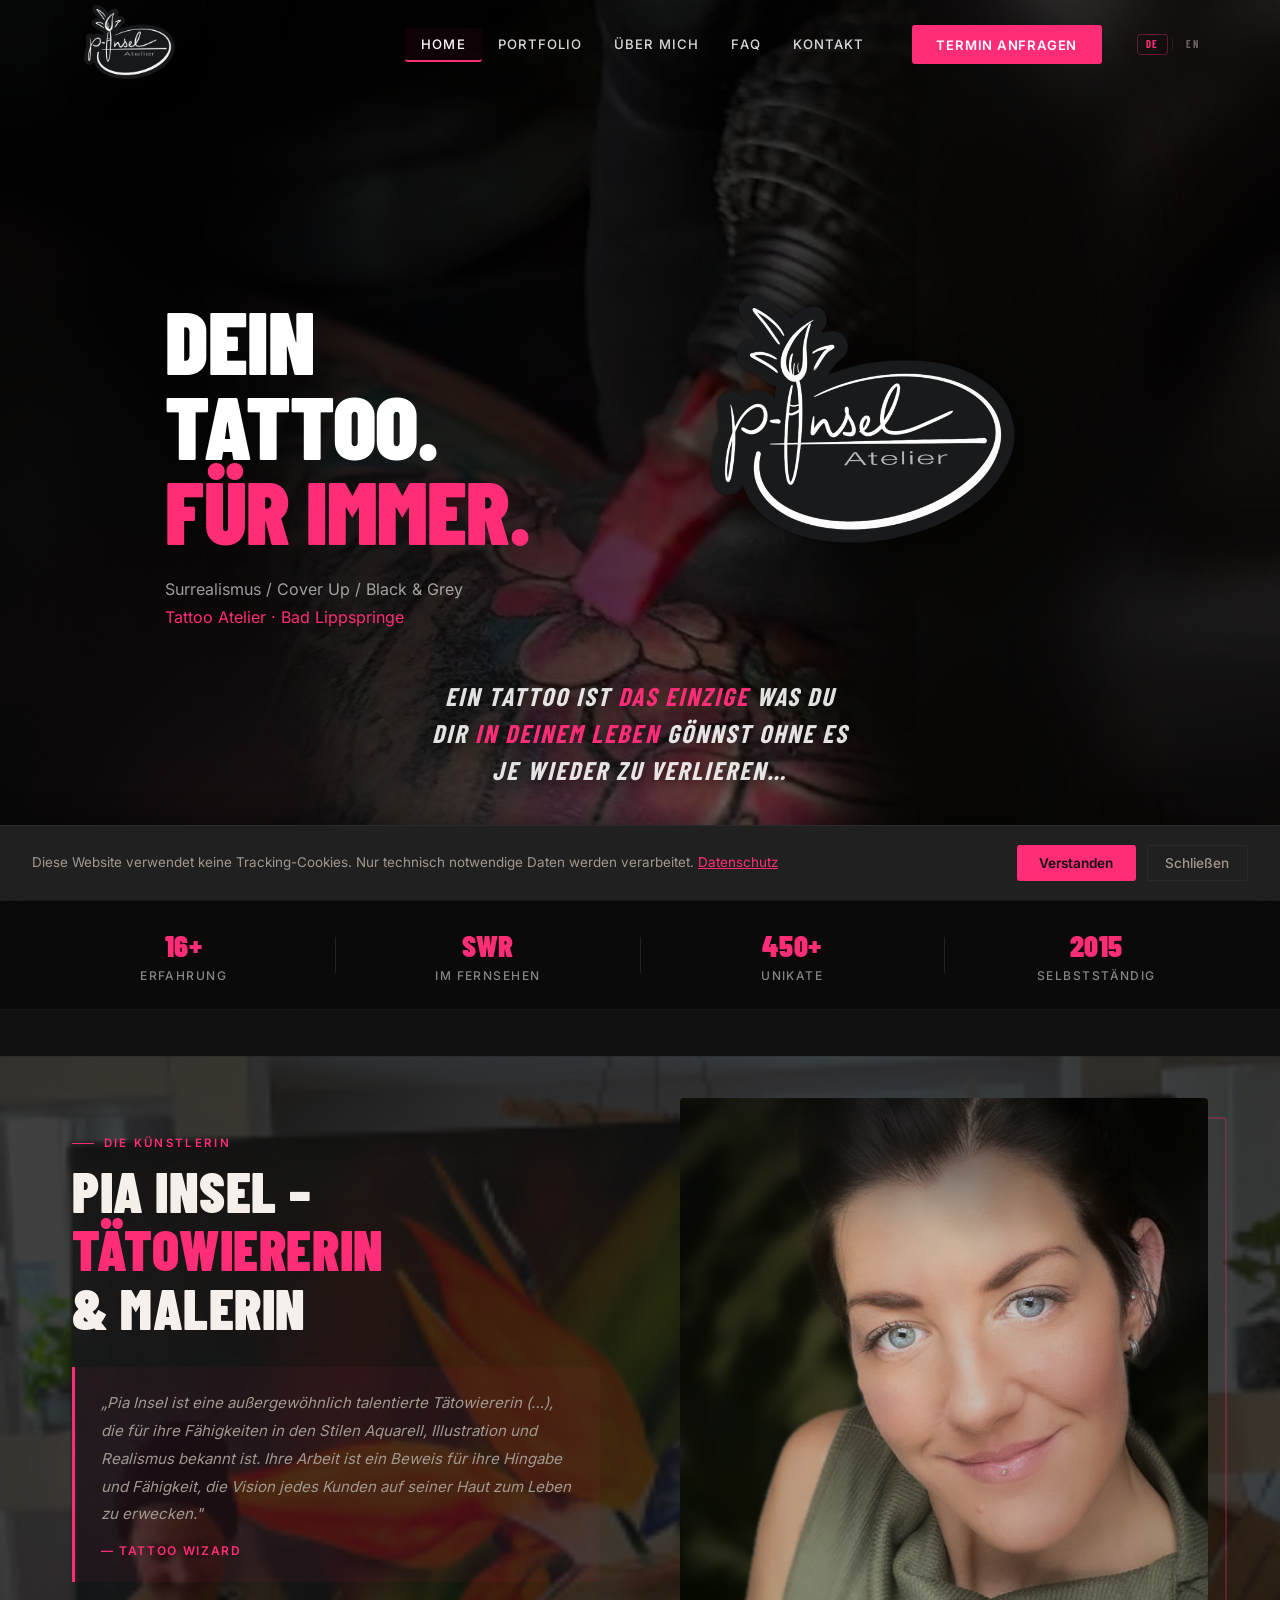
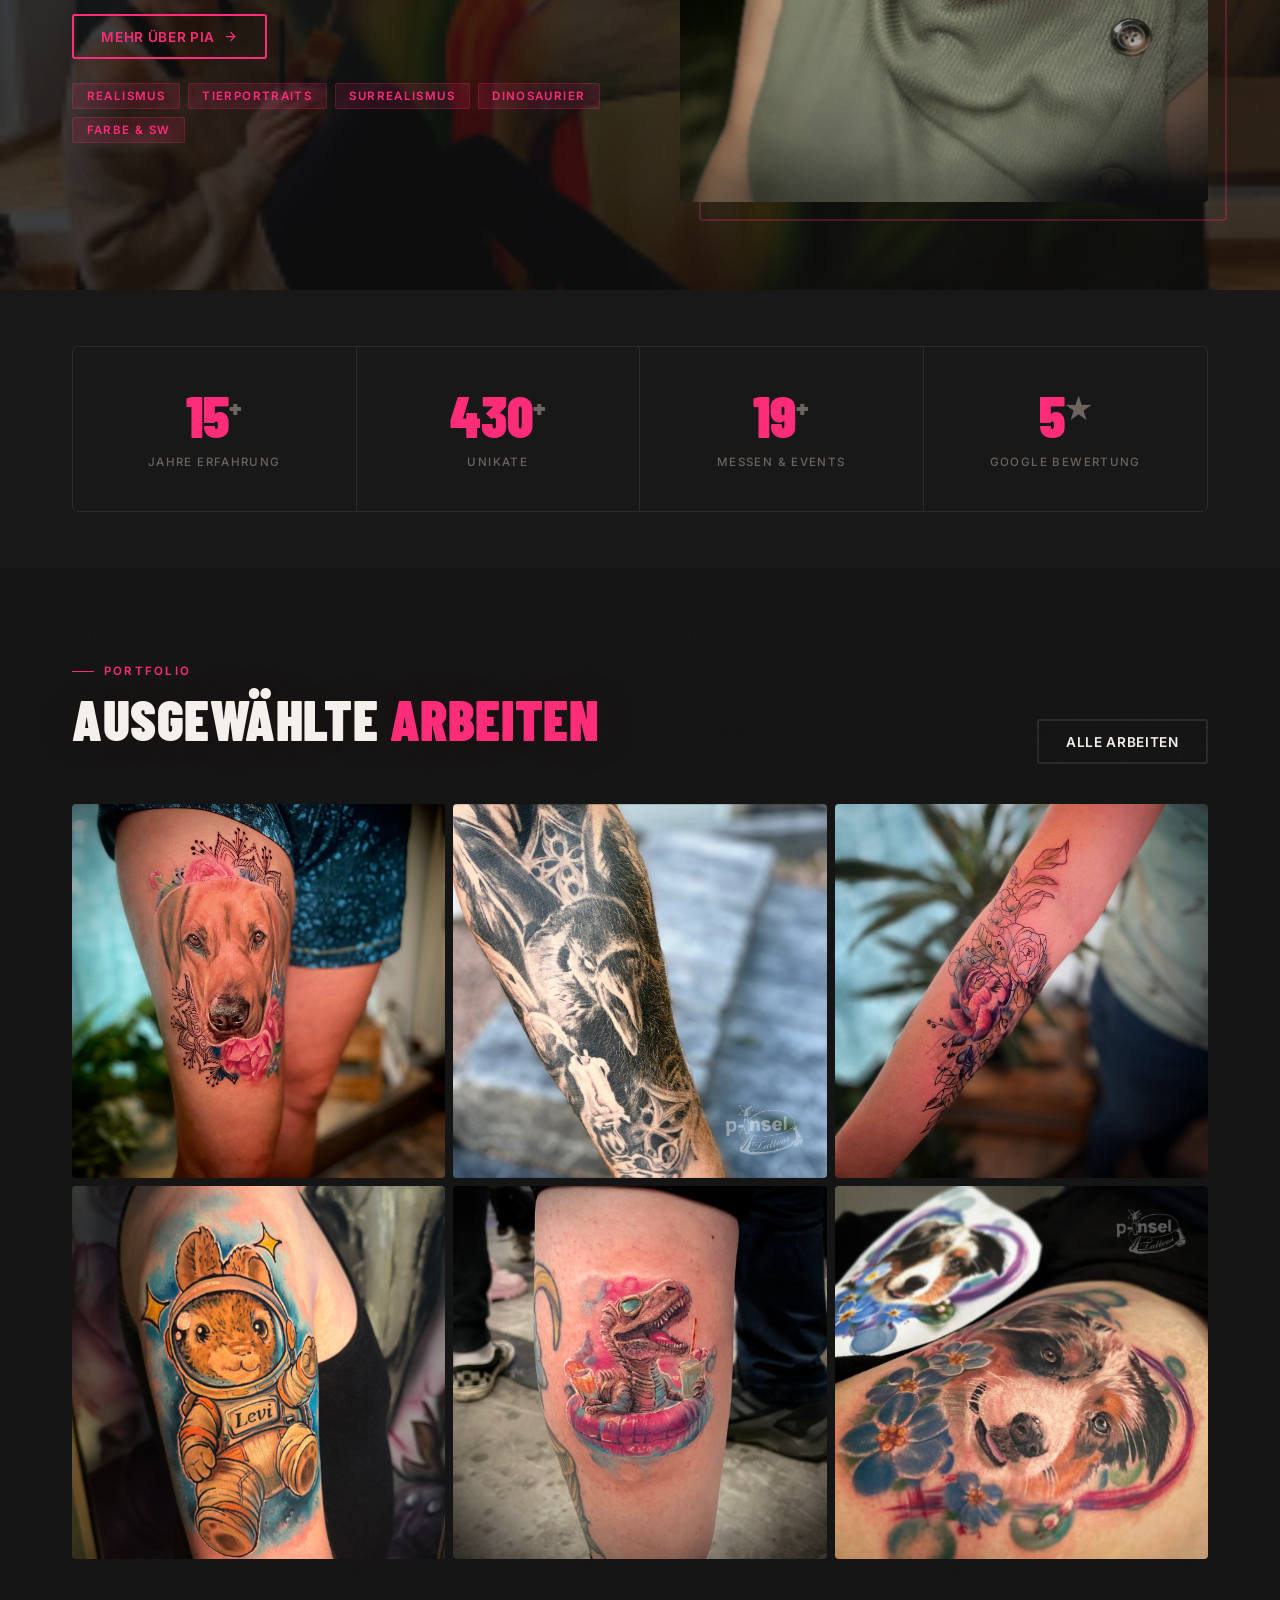
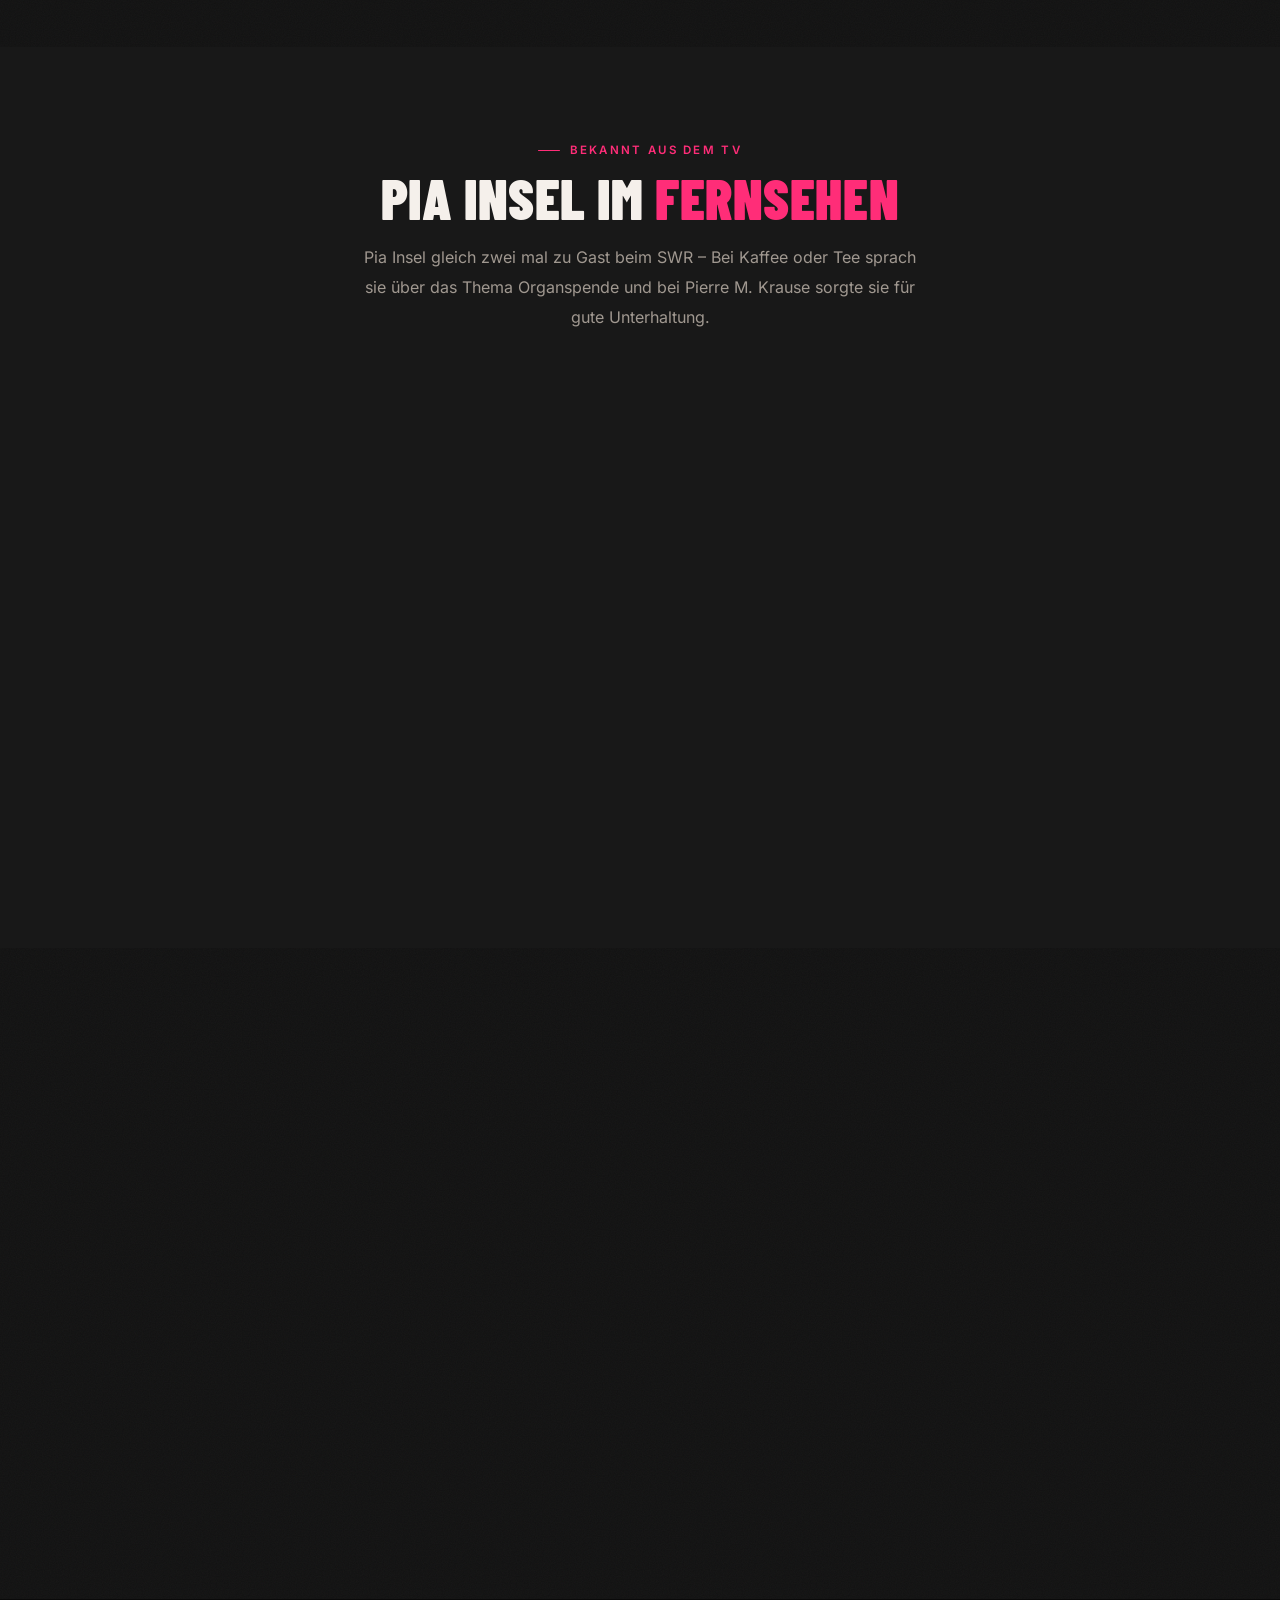
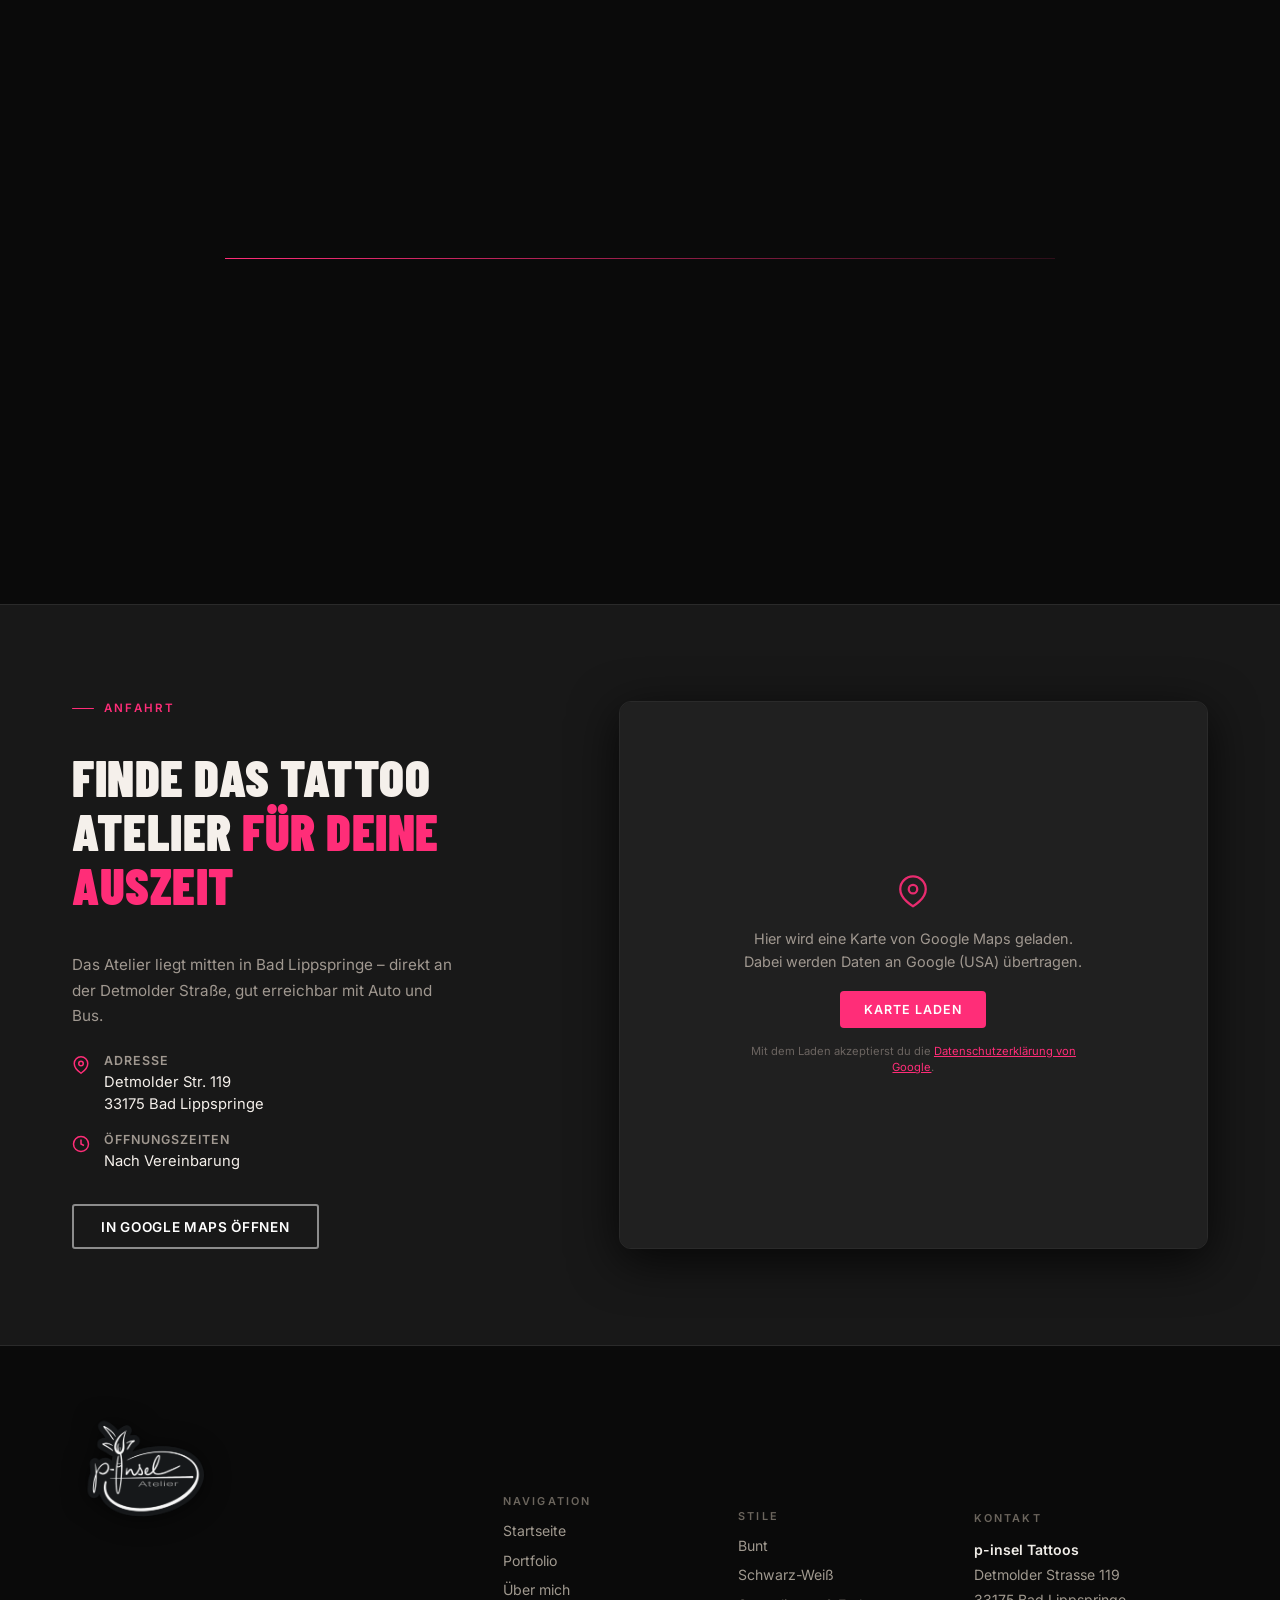
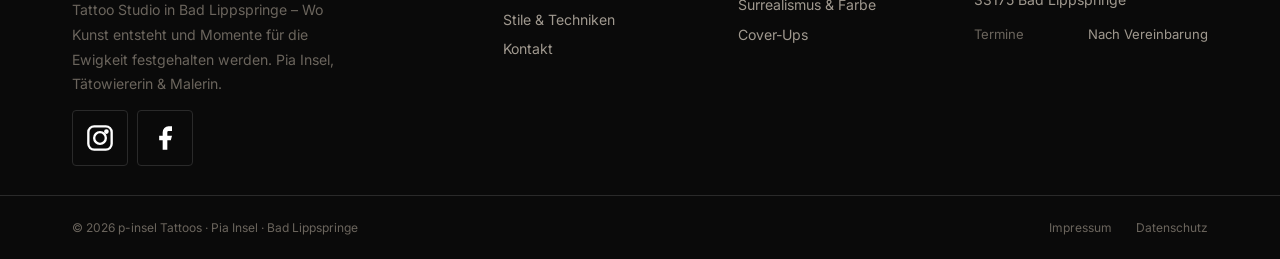
==== commit d8d6a3b8: "fix: host YouTube thumbnails locally + swap katze-arm image - Replace ytimg.com thumbnail URLs with " ====
--- a/index.html
+++ b/index.html
@@ -304,7 +304,7 @@
     <div class="swr-grid">
       <div class="swr-card reveal" data-delay="1">
         <a class="swr-video-wrap swr-thumb-link" href="https://www.youtube.com/watch?v=RJDnmV7x3YQ" target="_blank" rel="noopener noreferrer" aria-label="Pia Insel beim SWR auf YouTube ansehen">
-          <img src="https://i.ytimg.com/vi/RJDnmV7x3YQ/hqdefault.jpg" alt="Pia Insel beim SWR — Thumbnail" loading="lazy">
+          <img src="img/swr-thumb-2.jpg" alt="Pia Insel beim SWR — Thumbnail" loading="lazy">
           <div class="swr-play-btn" aria-hidden="true">
             <svg viewBox="0 0 68 48" width="68" height="48"><path d="M66.52 7.74c-.78-2.93-2.49-5.41-5.42-6.19C55.79.13 34 0 34 0S12.21.13 6.9 1.55c-2.93.78-4.63 3.26-5.42 6.19C.06 13.05 0 24 0 24s.06 10.95 1.48 16.26c.78 2.93 2.49 5.41 5.42 6.19C12.21 47.87 34 48 34 48s21.79-.13 27.1-1.55c2.93-.78 4.64-3.26 5.42-6.19C67.94 34.95 68 24 68 24s-.06-10.95-1.48-16.26z" fill="#ff0000"/><path d="M45 24 27 14v20" fill="#fff"/></svg>
           </div>
@@ -319,7 +319,7 @@
 
       <div class="swr-card reveal" data-delay="2">
         <a class="swr-video-wrap swr-thumb-link" href="https://www.youtube.com/watch?v=PPlXqpJY634" target="_blank" rel="noopener noreferrer" aria-label="Pia Insel beim SWR auf YouTube ansehen">
-          <img src="https://i.ytimg.com/vi/PPlXqpJY634/hqdefault.jpg" alt="Pia Insel beim SWR — Thumbnail" loading="lazy">
+          <img src="img/swr-thumb-1.jpg" alt="Pia Insel beim SWR — Thumbnail" loading="lazy">
           <div class="swr-play-btn" aria-hidden="true">
             <svg viewBox="0 0 68 48" width="68" height="48"><path d="M66.52 7.74c-.78-2.93-2.49-5.41-5.42-6.19C55.79.13 34 0 34 0S12.21.13 6.9 1.55c-2.93.78-4.63 3.26-5.42 6.19C.06 13.05 0 24 0 24s.06 10.95 1.48 16.26c.78 2.93 2.49 5.41 5.42 6.19C12.21 47.87 34 48 34 48s21.79-.13 27.1-1.55c2.93-.78 4.64-3.26 5.42-6.19C67.94 34.95 68 24 68 24s-.06-10.95-1.48-16.26z" fill="#ff0000"/><path d="M45 24 27 14v20" fill="#fff"/></svg>
           </div>
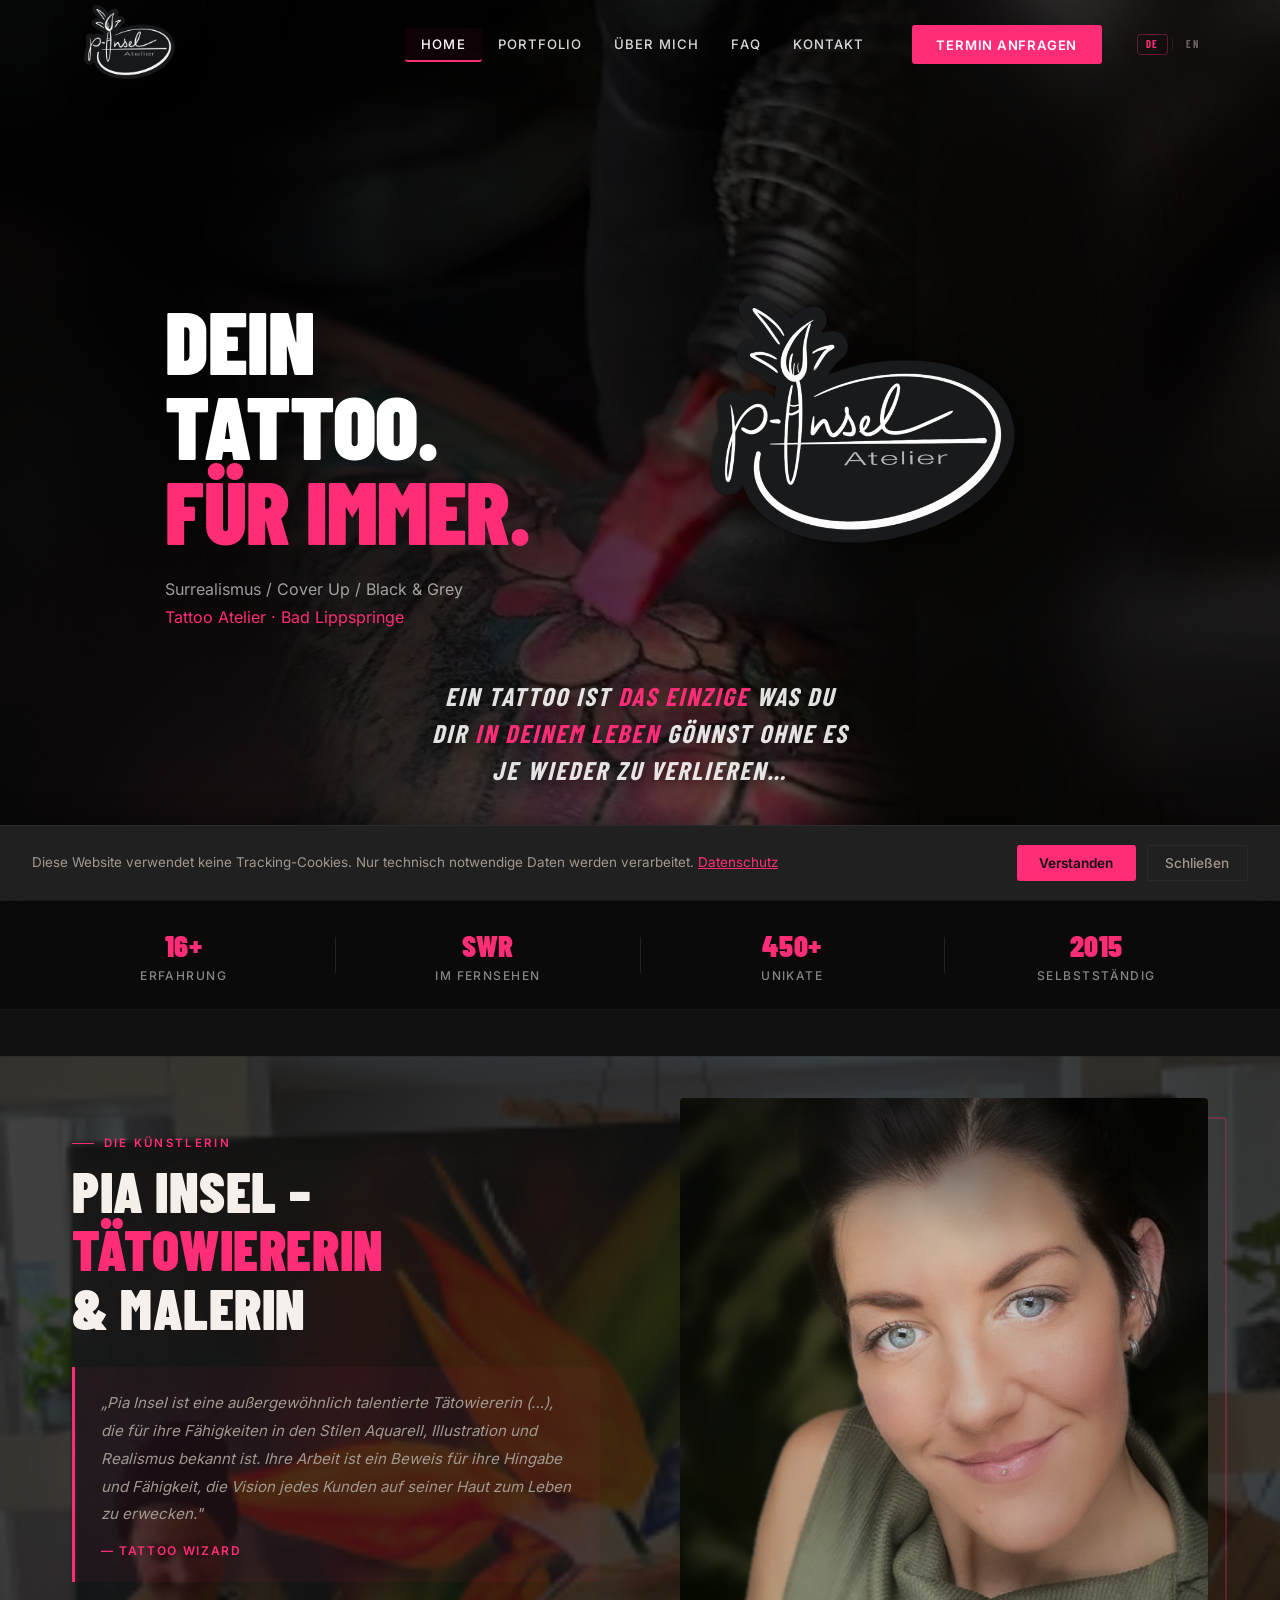
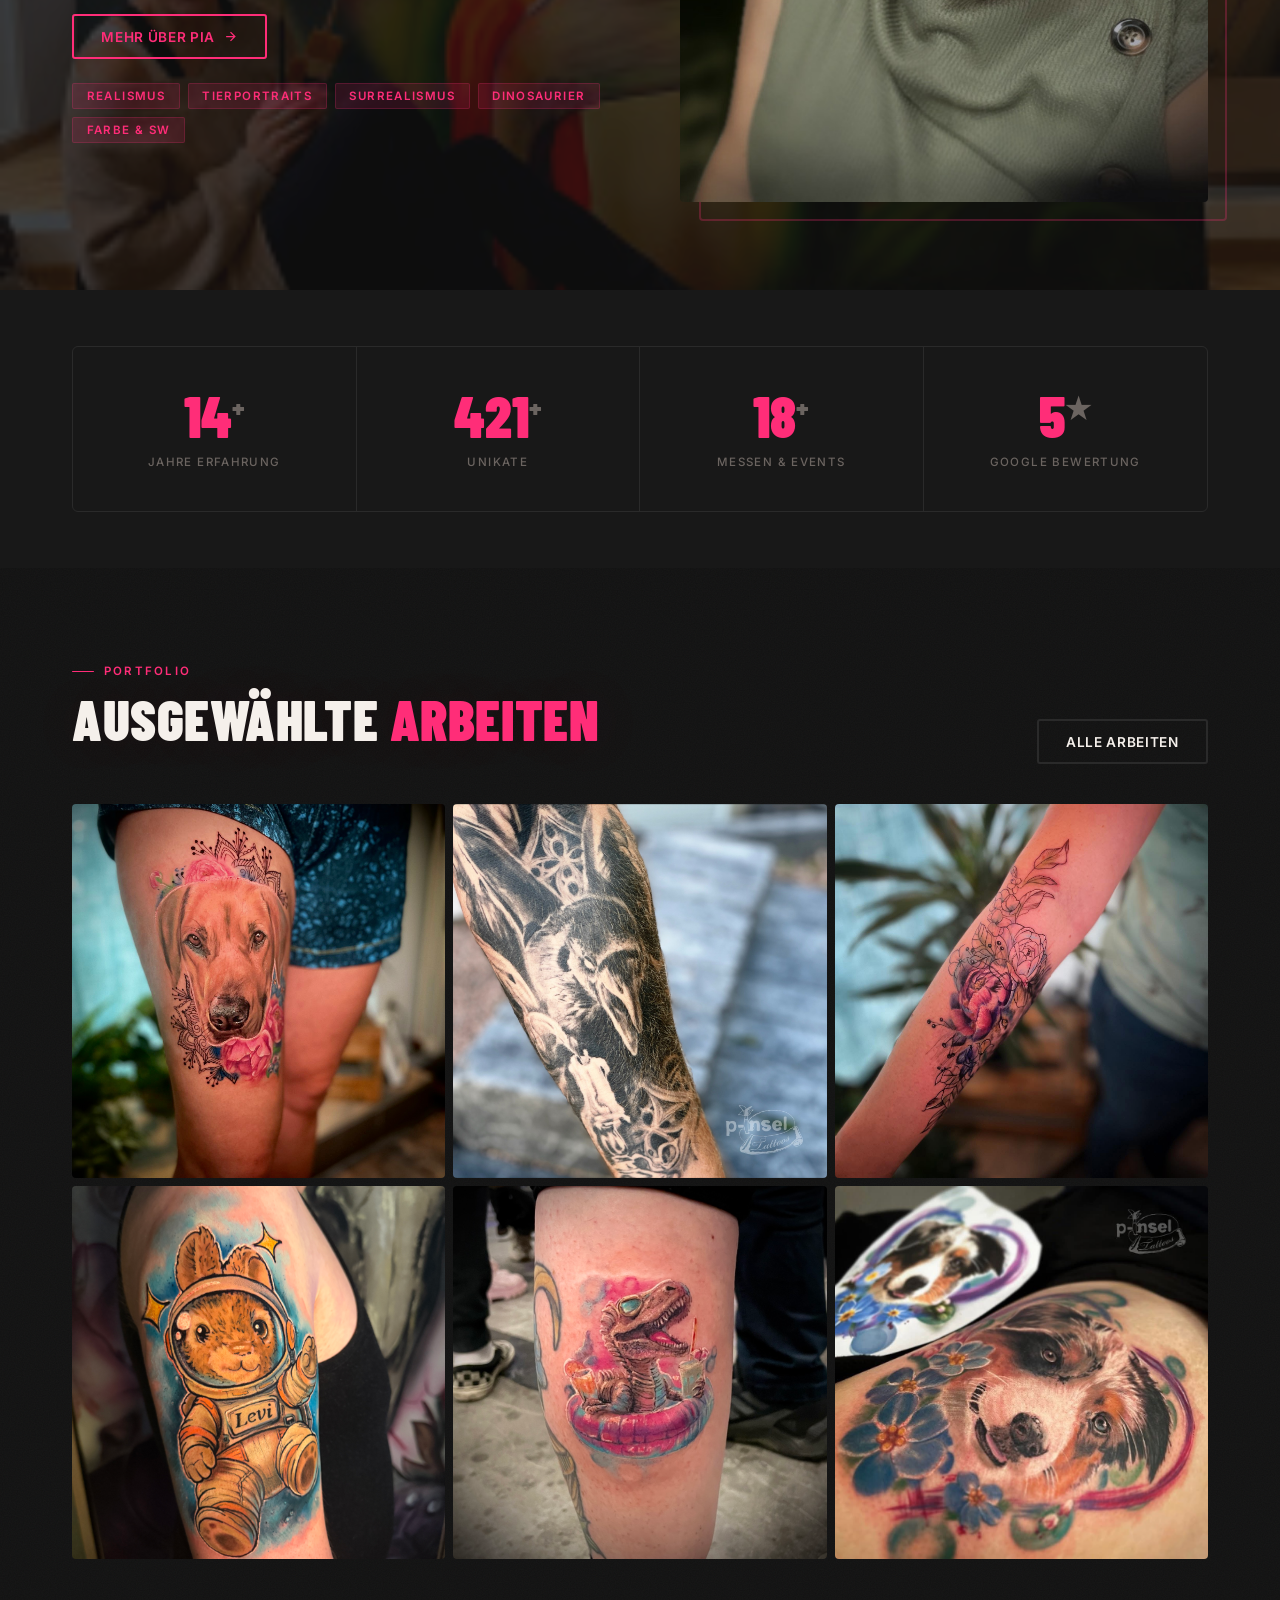
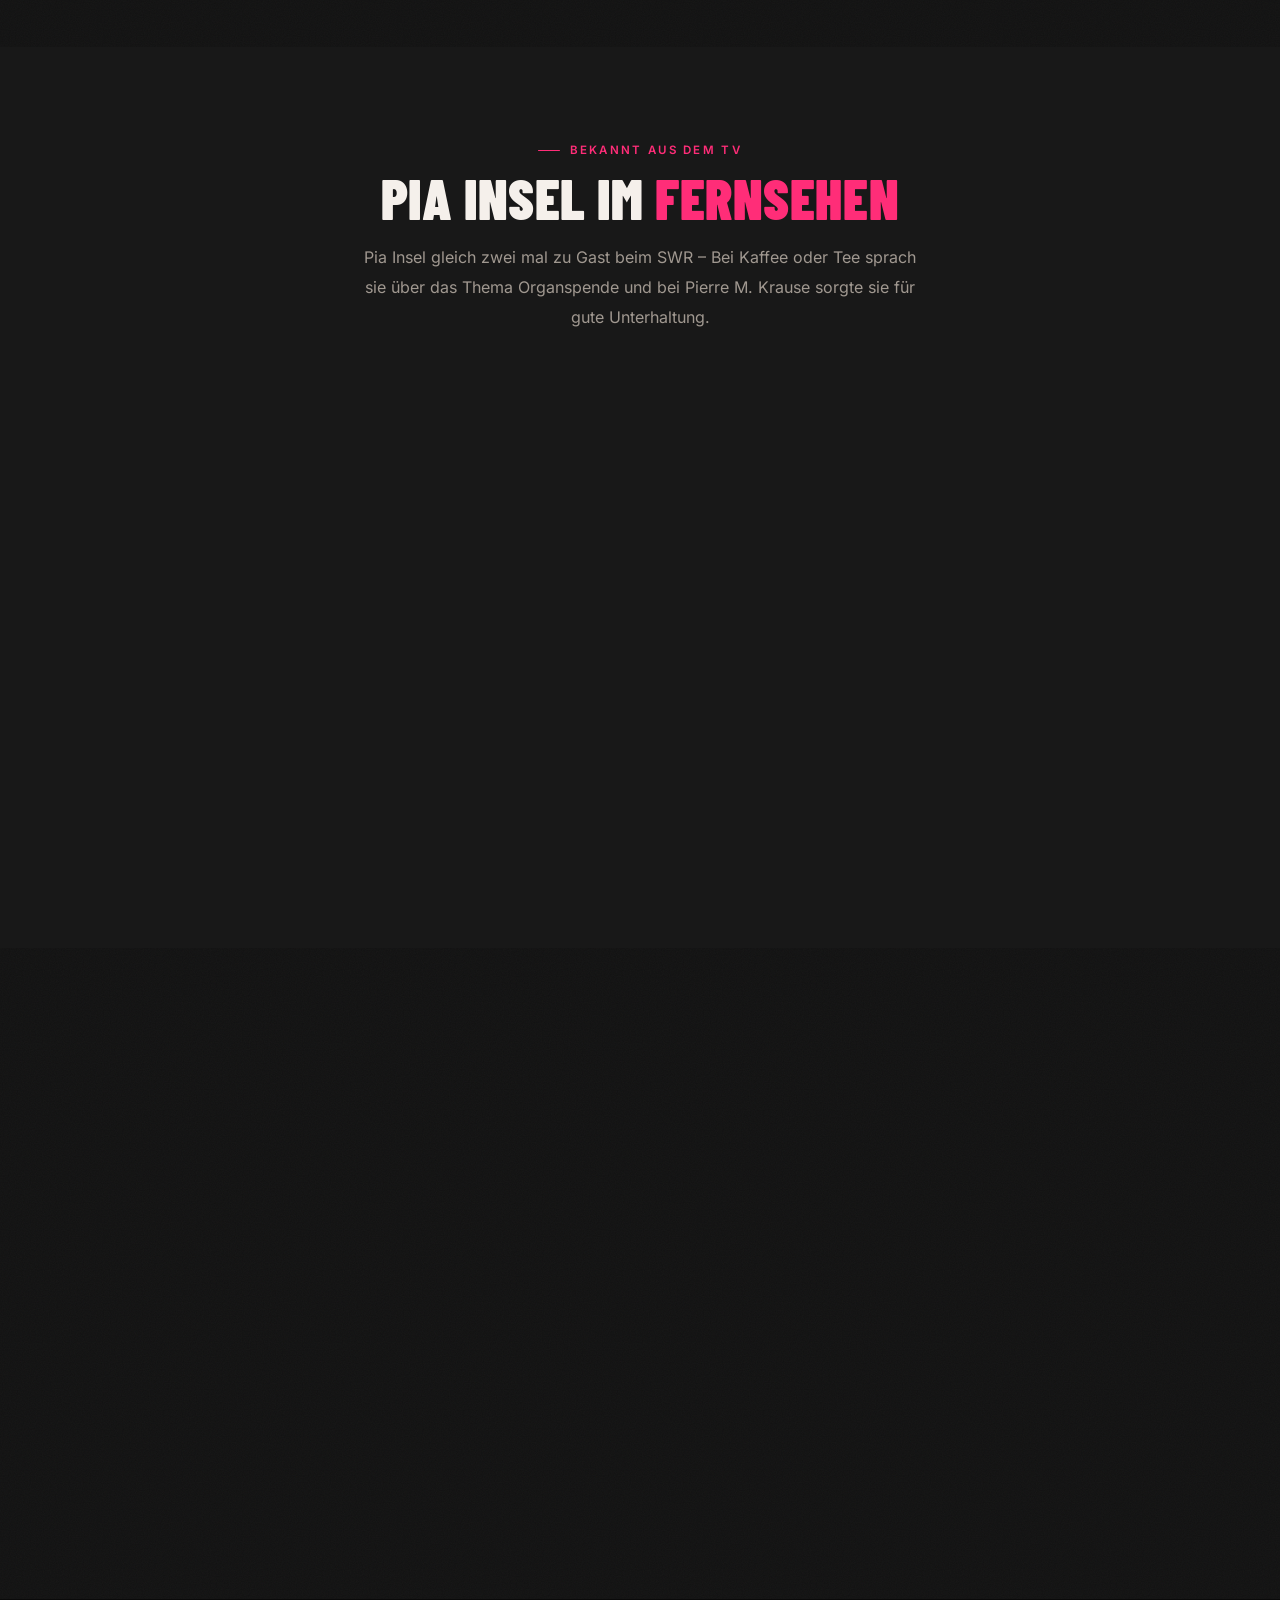
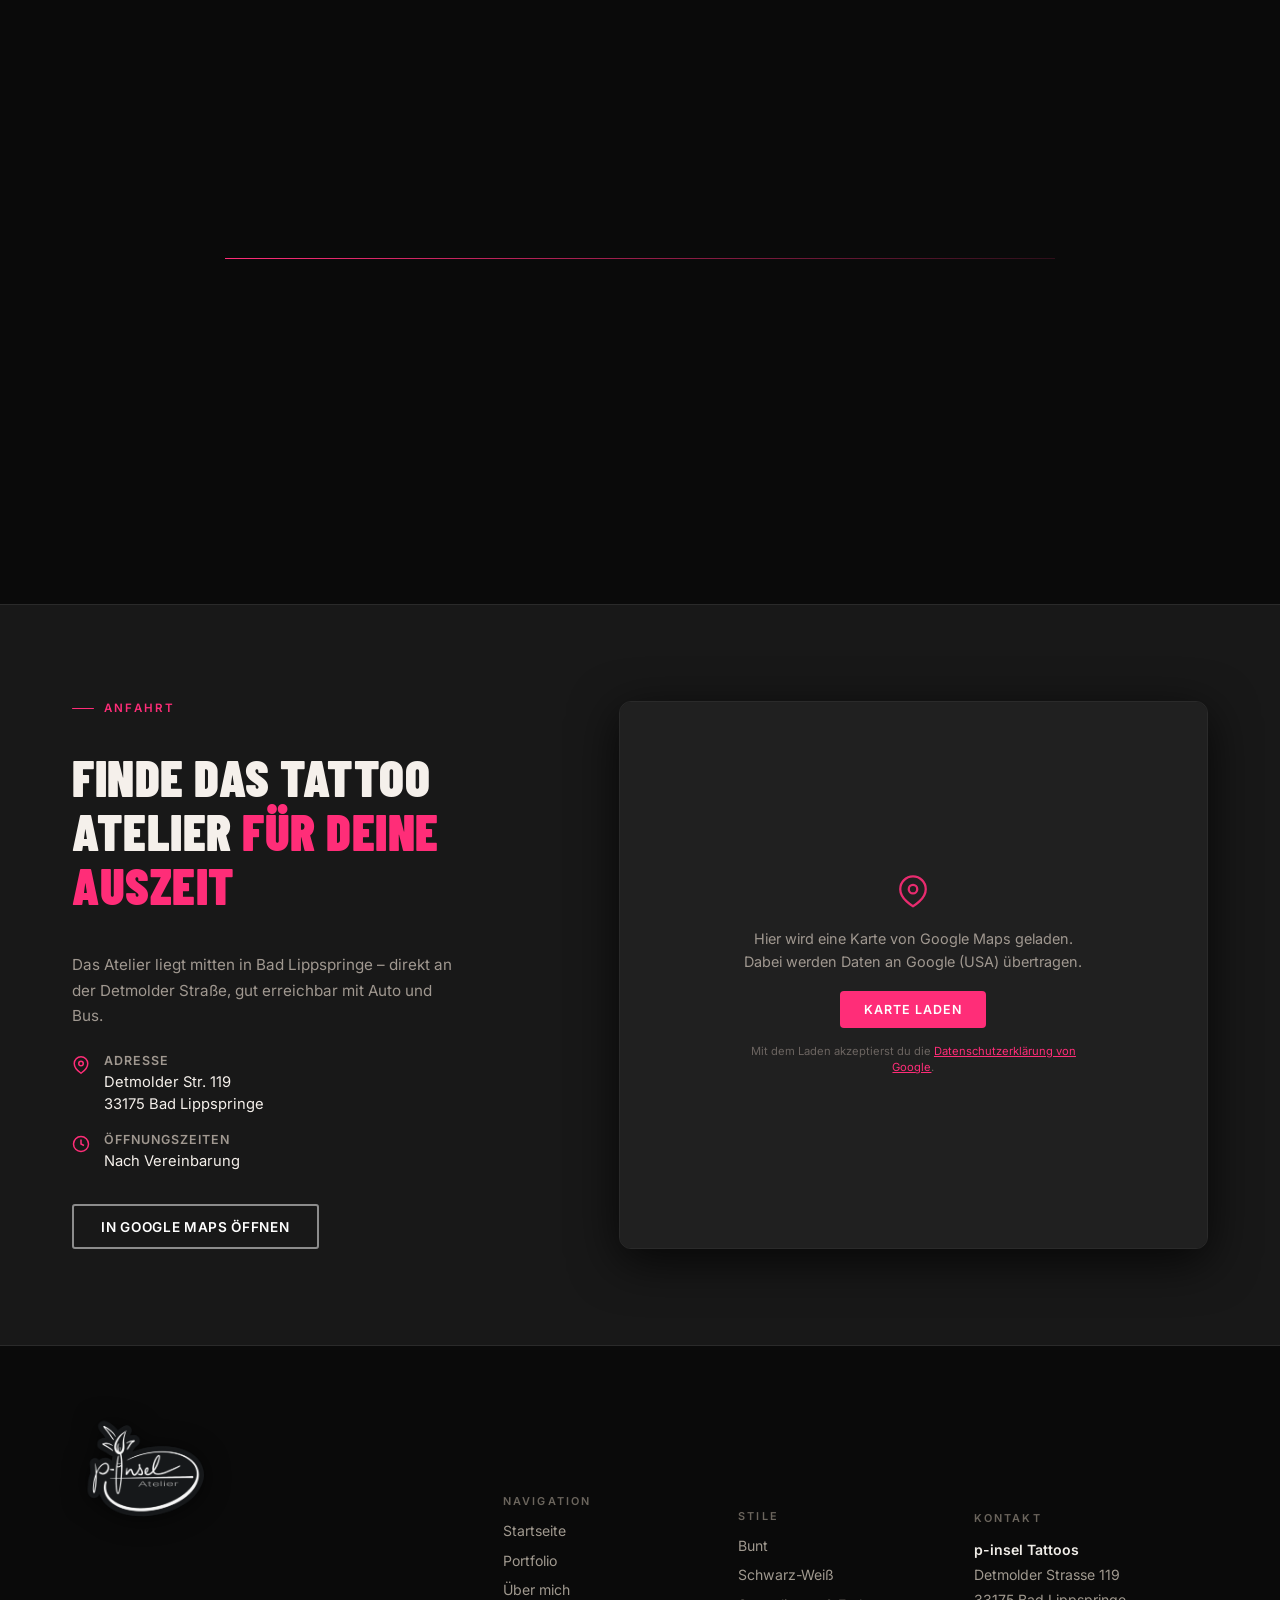
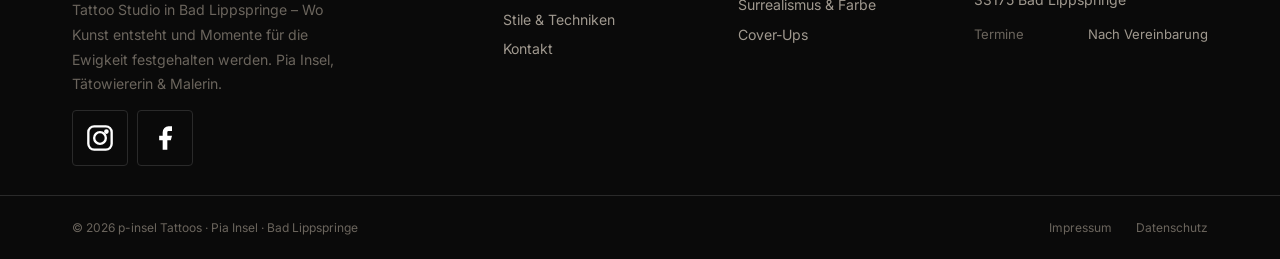
==== commit 2e0553d1: "feat: 6 site updates — gallery, form, text, SWR titles, stile, FAQ 1. Portfolio: remove malerei filt" ====
--- a/index.html
+++ b/index.html
@@ -312,7 +312,7 @@
         </a>
         <div class="swr-card-info">
           <span class="swr-badge">SWR Fernsehen</span>
-          <h3 data-i18n="swr.card1.title">Pia Insel beim SWR</h3>
+          <h3 data-i18n="swr.card1.title">„Kaffee oder Tee"</h3>
           <p data-i18n="swr.card1.desc">Der SWR stellt gern Persönlichkeiten vor die besonderes machen. Was Tattoos mit Organspende zu tun haben.</p>
         </div>
       </div>
@@ -327,7 +327,7 @@
         </a>
         <div class="swr-card-info">
           <span class="swr-badge">SWR Fernsehen</span>
-          <h3 data-i18n="swr.card2.title">Pia Insel beim SWR</h3>
+          <h3 data-i18n="swr.card2.title">„Gute Unterhaltung"</h3>
           <p data-i18n="swr.card2.desc">Für gute Unterhaltung sorgte Pia als Überraschungsgast zum Thema Freundschaft.</p>
         </div>
       </div>
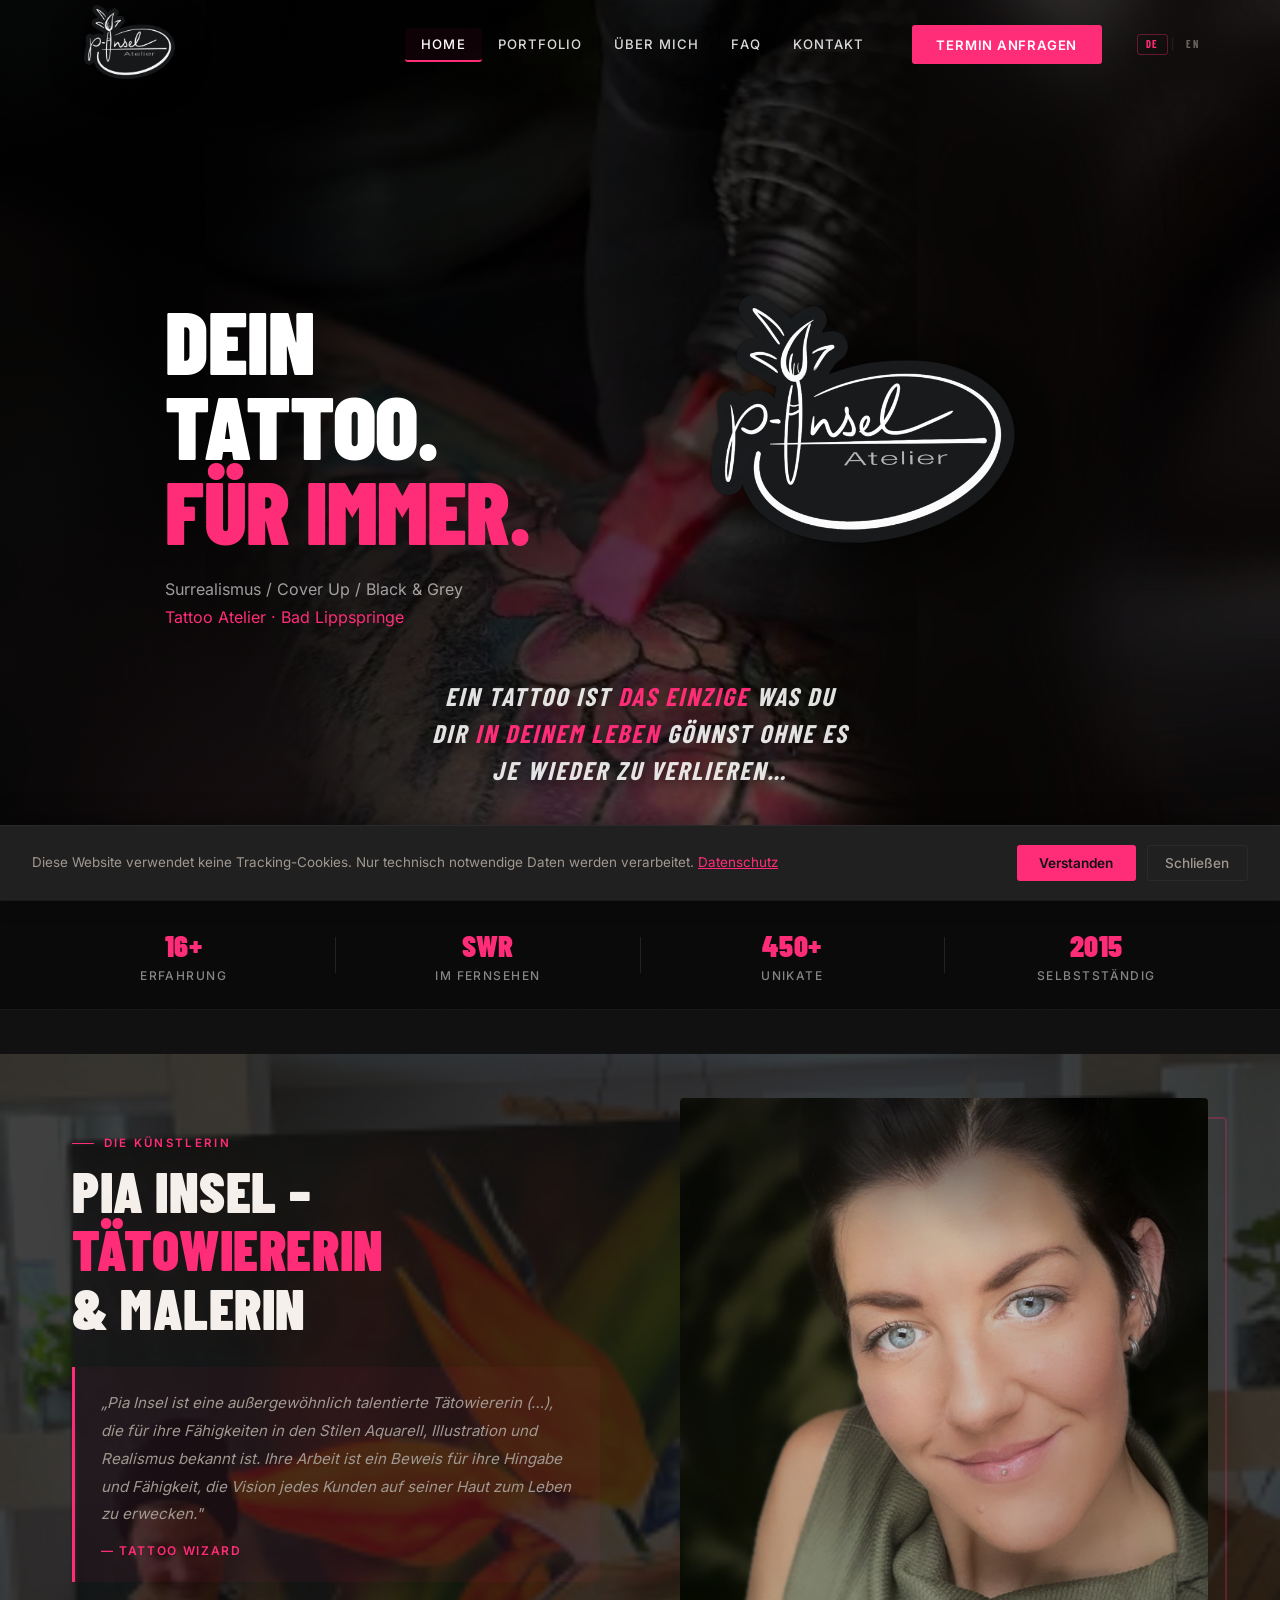
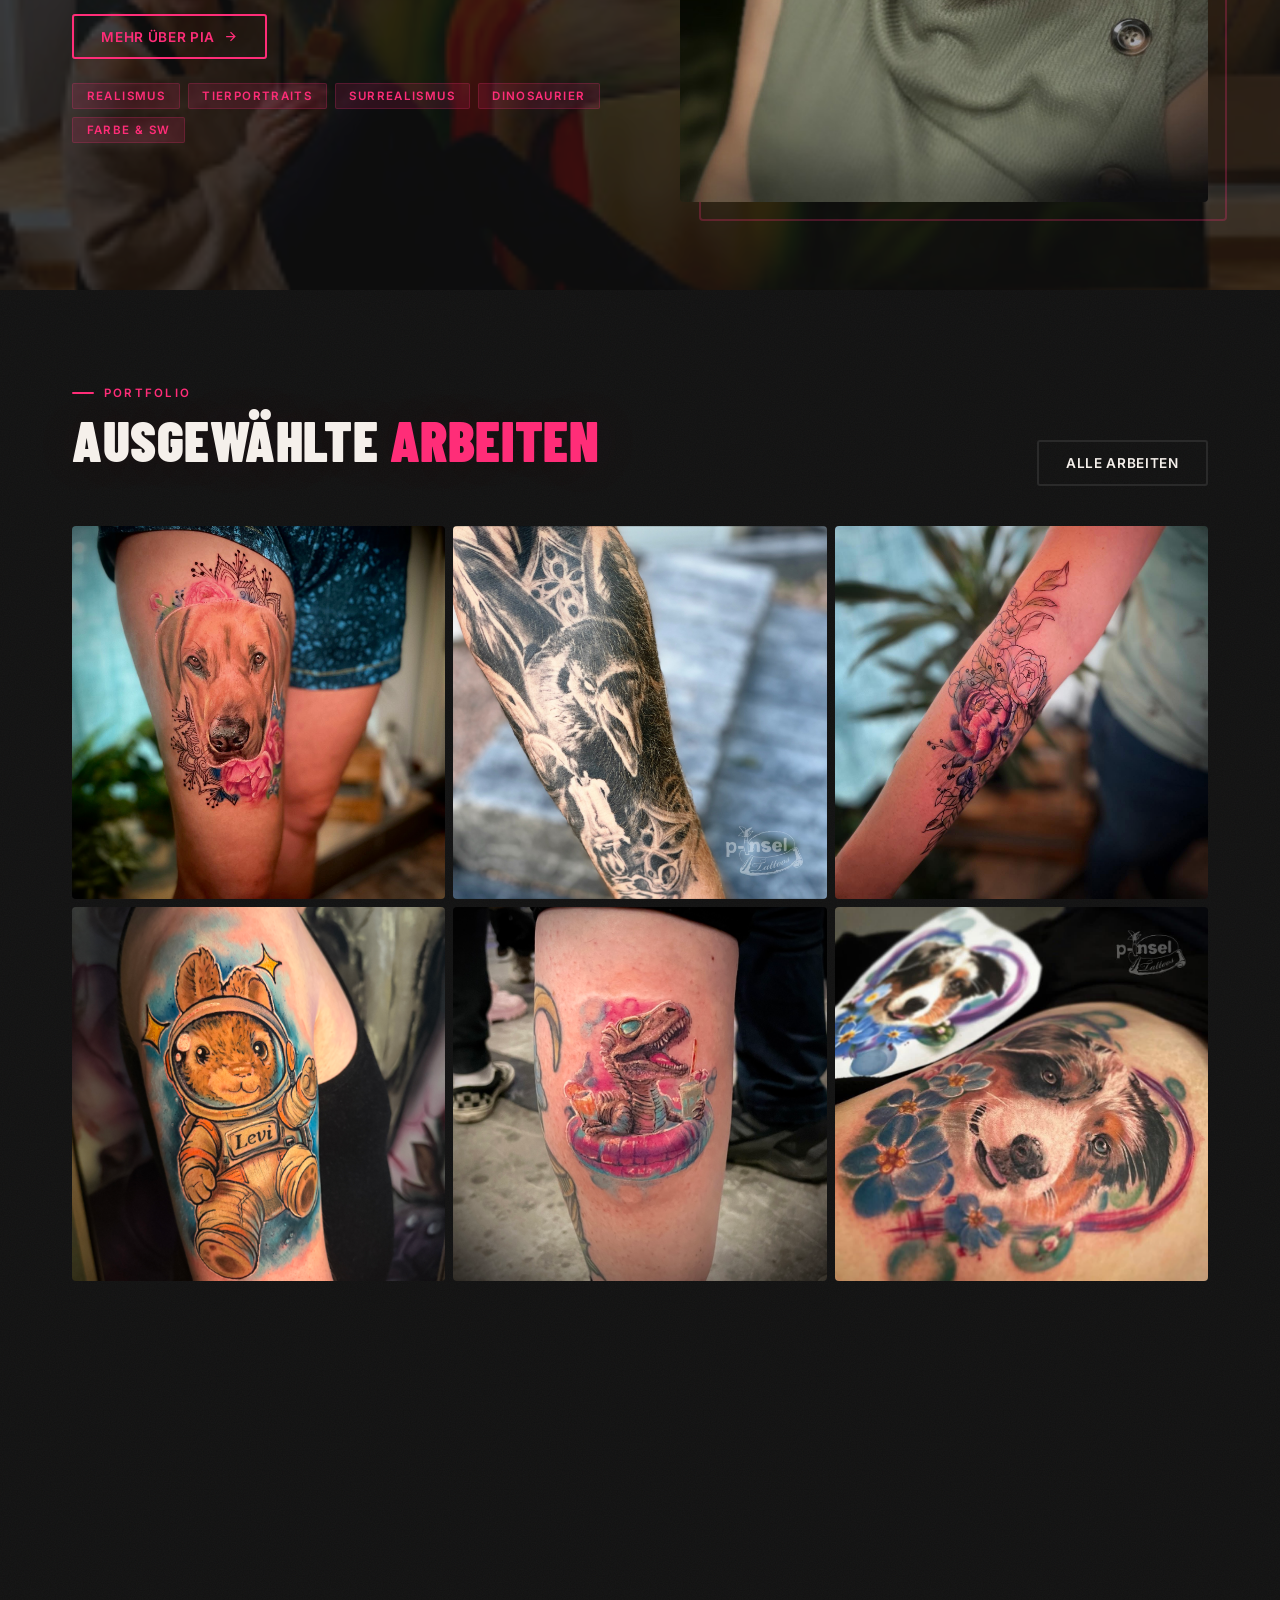
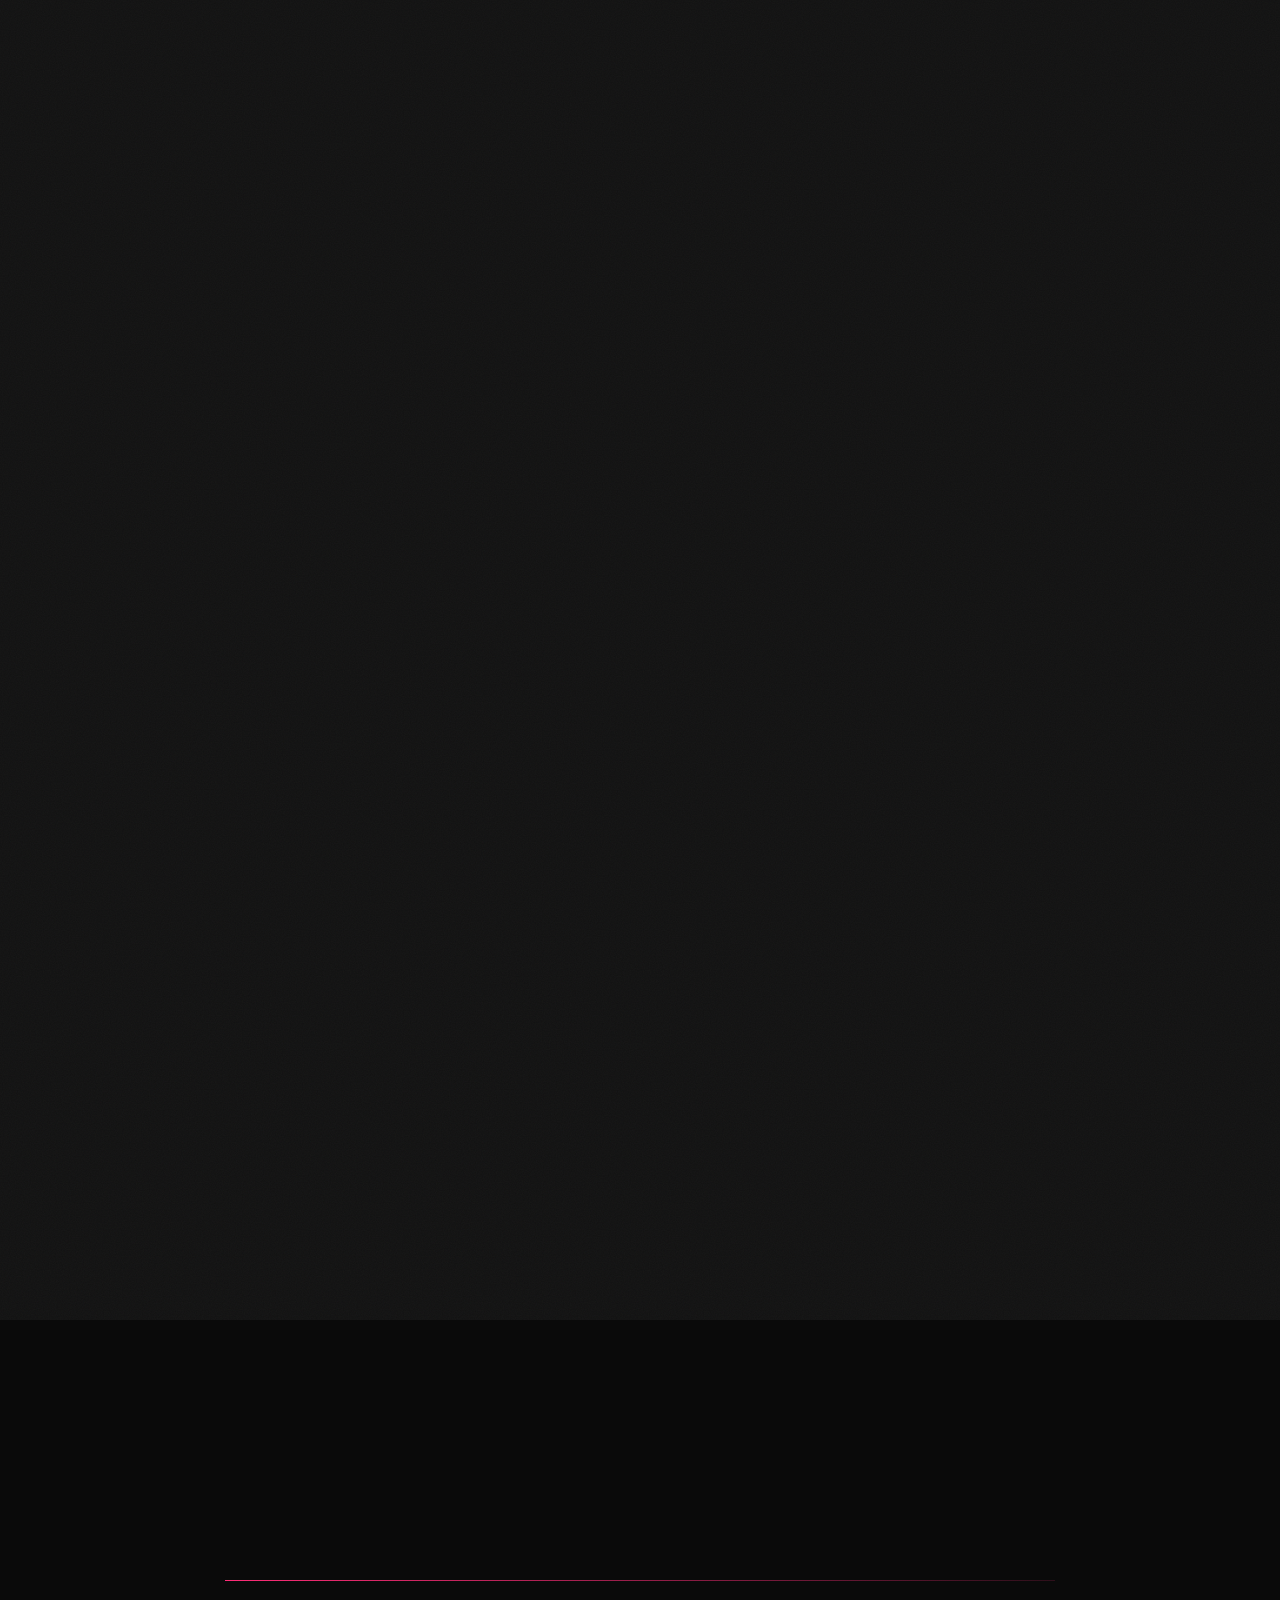
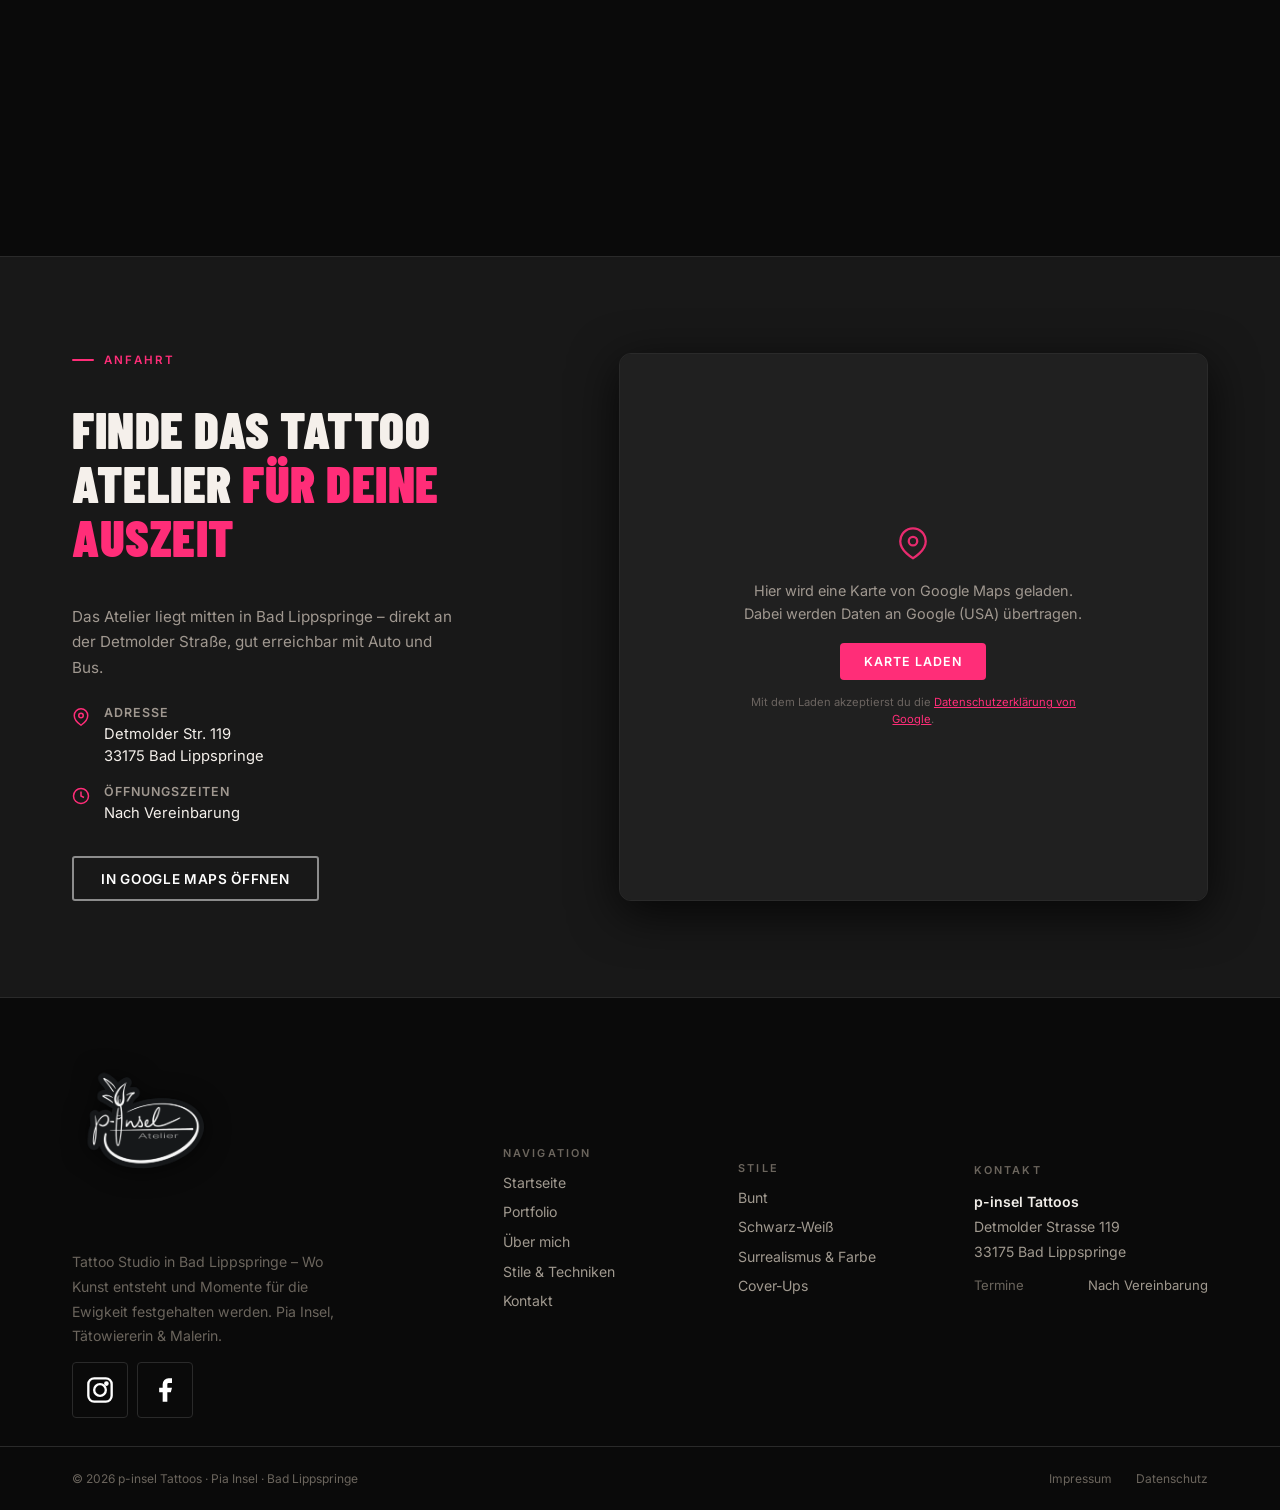
==== commit 16186985: "feat: FAQ redesign, trust bar hover, parallax fix, quote sections - FAQ: new order (01 Grundvorausse" ====
--- a/index.html
+++ b/index.html
@@ -209,39 +209,6 @@
   </div>
 </section>
 
-<!-- ================================================
-     STATS
-     ================================================ -->
-<section class="section-sm stats-section" aria-label="Zahlen & Fakten">
-  <div class="container">
-    <div class="stats-grid">
-      <div class="stat-cell reveal">
-        <div class="stat-num">
-          <span class="counter" data-target="16">0</span><span class="suf">+</span>
-        </div>
-        <div class="stat-label" data-i18n="stats.label1">Jahre Erfahrung</div>
-      </div>
-      <div class="stat-cell reveal" data-delay="1">
-        <div class="stat-num">
-          <span class="counter" data-target="450">0</span><span class="suf">+</span>
-        </div>
-        <div class="stat-label" data-i18n="stats.label2">Unikate</div>
-      </div>
-      <div class="stat-cell reveal" data-delay="2">
-        <div class="stat-num">
-          <span class="counter" data-target="20">0</span><span class="suf">+</span>
-        </div>
-        <div class="stat-label" data-i18n="stats.label3">Messen &amp; Events</div>
-      </div>
-      <div class="stat-cell reveal" data-delay="3">
-        <div class="stat-num">
-          5<span class="suf">★</span>
-        </div>
-        <div class="stat-label" data-i18n="stats.label4">Google Bewertung</div>
-      </div>
-    </div>
-  </div>
-</section>
 
 
 <!-- ================================================
@@ -298,7 +265,7 @@
     <div class="section-header" style="text-align:center; margin-bottom:3rem;">
       <span class="section-eyebrow" data-i18n="swr.eyebrow">Bekannt aus dem TV</span>
       <h2 class="section-title" data-i18n="swr.title">Pia Insel im <span>Fernsehen</span></h2>
-      <p class="section-desc" style="margin:0 auto; text-align:center;" data-i18n="swr.desc">Pia Insel gleich zwei mal zu Gast beim SWR – Bei Kaffee oder Tee sprach sie über das Thema Organspende und bei Pierre M. Krause sorgte sie für gute Unterhaltung.</p>
+      <p class="section-desc" style="margin:0 auto; text-align:center;" data-i18n="swr.desc">Pia Insel gleich zwei mal zu Gast beim SWR – Bei „Kaffee oder Tee" sprach sie über das Thema Organspende und bei Pierre M. Krause sorgte sie für „gute Unterhaltung".</p>
     </div>
 
     <div class="swr-grid">
@@ -312,7 +279,7 @@
         </a>
         <div class="swr-card-info">
           <span class="swr-badge">SWR Fernsehen</span>
-          <h3 data-i18n="swr.card1.title">„Kaffee oder Tee"</h3>
+          <h3 data-i18n="swr.card1.title">Pia Insel beim SWR</h3>
           <p data-i18n="swr.card1.desc">Der SWR stellt gern Persönlichkeiten vor die besonderes machen. Was Tattoos mit Organspende zu tun haben.</p>
         </div>
       </div>
@@ -327,7 +294,7 @@
         </a>
         <div class="swr-card-info">
           <span class="swr-badge">SWR Fernsehen</span>
-          <h3 data-i18n="swr.card2.title">„Gute Unterhaltung"</h3>
+          <h3 data-i18n="swr.card2.title">Pia Insel beim SWR</h3>
           <p data-i18n="swr.card2.desc">Für gute Unterhaltung sorgte Pia als Überraschungsgast zum Thema Freundschaft.</p>
         </div>
       </div>
@@ -662,11 +629,13 @@
       pBgs.forEach(bg => { bg.style.transform = 'none'; });
     } else {
       function updateParallax() {
+        const vh = window.innerHeight;
         pBgs.forEach(bg => {
           const section = bg.parentElement;
           const rect = section.getBoundingClientRect();
           const speed = parseFloat(bg.dataset.speed) || 0.15;
-          bg.style.transform = `translateY(${rect.top * speed}px)`;
+          const off = (rect.top - vh / 2 + section.offsetHeight / 2) * speed;
+          bg.style.transform = `translateY(${off}px)`;
         });
       }
       window.addEventListener('scroll', updateParallax, { passive: true });
--- a/styles.css
+++ b/styles.css
@@ -786,6 +786,28 @@
   pointer-events: none;
 }
 .parallax-section > .container { position: relative; z-index: 2; }
+
+/* ── Quote Band ── */
+.quote-band {
+  position: relative;
+  overflow: hidden;
+  padding: 7rem 0;
+  text-align: center;
+}
+.quote-band-text {
+  font-family: var(--font-h);
+  font-size: clamp(1.4rem, 3.5vw, 2.4rem);
+  font-weight: 900;
+  text-transform: uppercase;
+  letter-spacing: .06em;
+  line-height: 1.25;
+  color: #fff;
+  max-width: 820px;
+  margin: 0 auto;
+  position: relative;
+  z-index: 2;
+}
+.quote-band-text em { color: var(--accent); font-style: normal; }
 @media (max-width: 900px) {
   .parallax-bg {
     /* inset bleibt bei -20% 0 für Bewegungsspielraum */
@@ -1192,6 +1214,21 @@
   padding: 1.6rem 1rem;
   gap: .35rem;
   text-align: center;
+  cursor: default;
+  transition: background .25s ease;
+  border-radius: 4px;
+}
+.hero-meta-item:hover {
+  background: transparent;
+}
+.hero-meta-item:hover .hero-meta-num {
+  color: #fff;
+  text-shadow: 0 0 18px rgba(255,45,120,.7), 0 0 6px rgba(255,45,120,.4);
+  transition: color .25s ease, text-shadow .25s ease;
+}
+.hero-meta-item:hover .hero-meta-lbl {
+  color: rgba(255,255,255,.8);
+  transition: color .25s ease;
 }
 .hero-meta-num {
   font-family: var(--font-h);
@@ -1199,6 +1236,7 @@
   font-weight: 900;
   color: var(--accent);
   letter-spacing: .02em;
+  transition: color .25s ease, text-shadow .25s ease;
 }
 .hero-meta-lbl {
   font-size: .75rem;
@@ -1206,6 +1244,7 @@
   letter-spacing: .12em;
   text-transform: uppercase;
   color: rgba(255,255,255,.5);
+  transition: color .25s ease;
 }
 .hero-meta-sep {
   width: 1px;
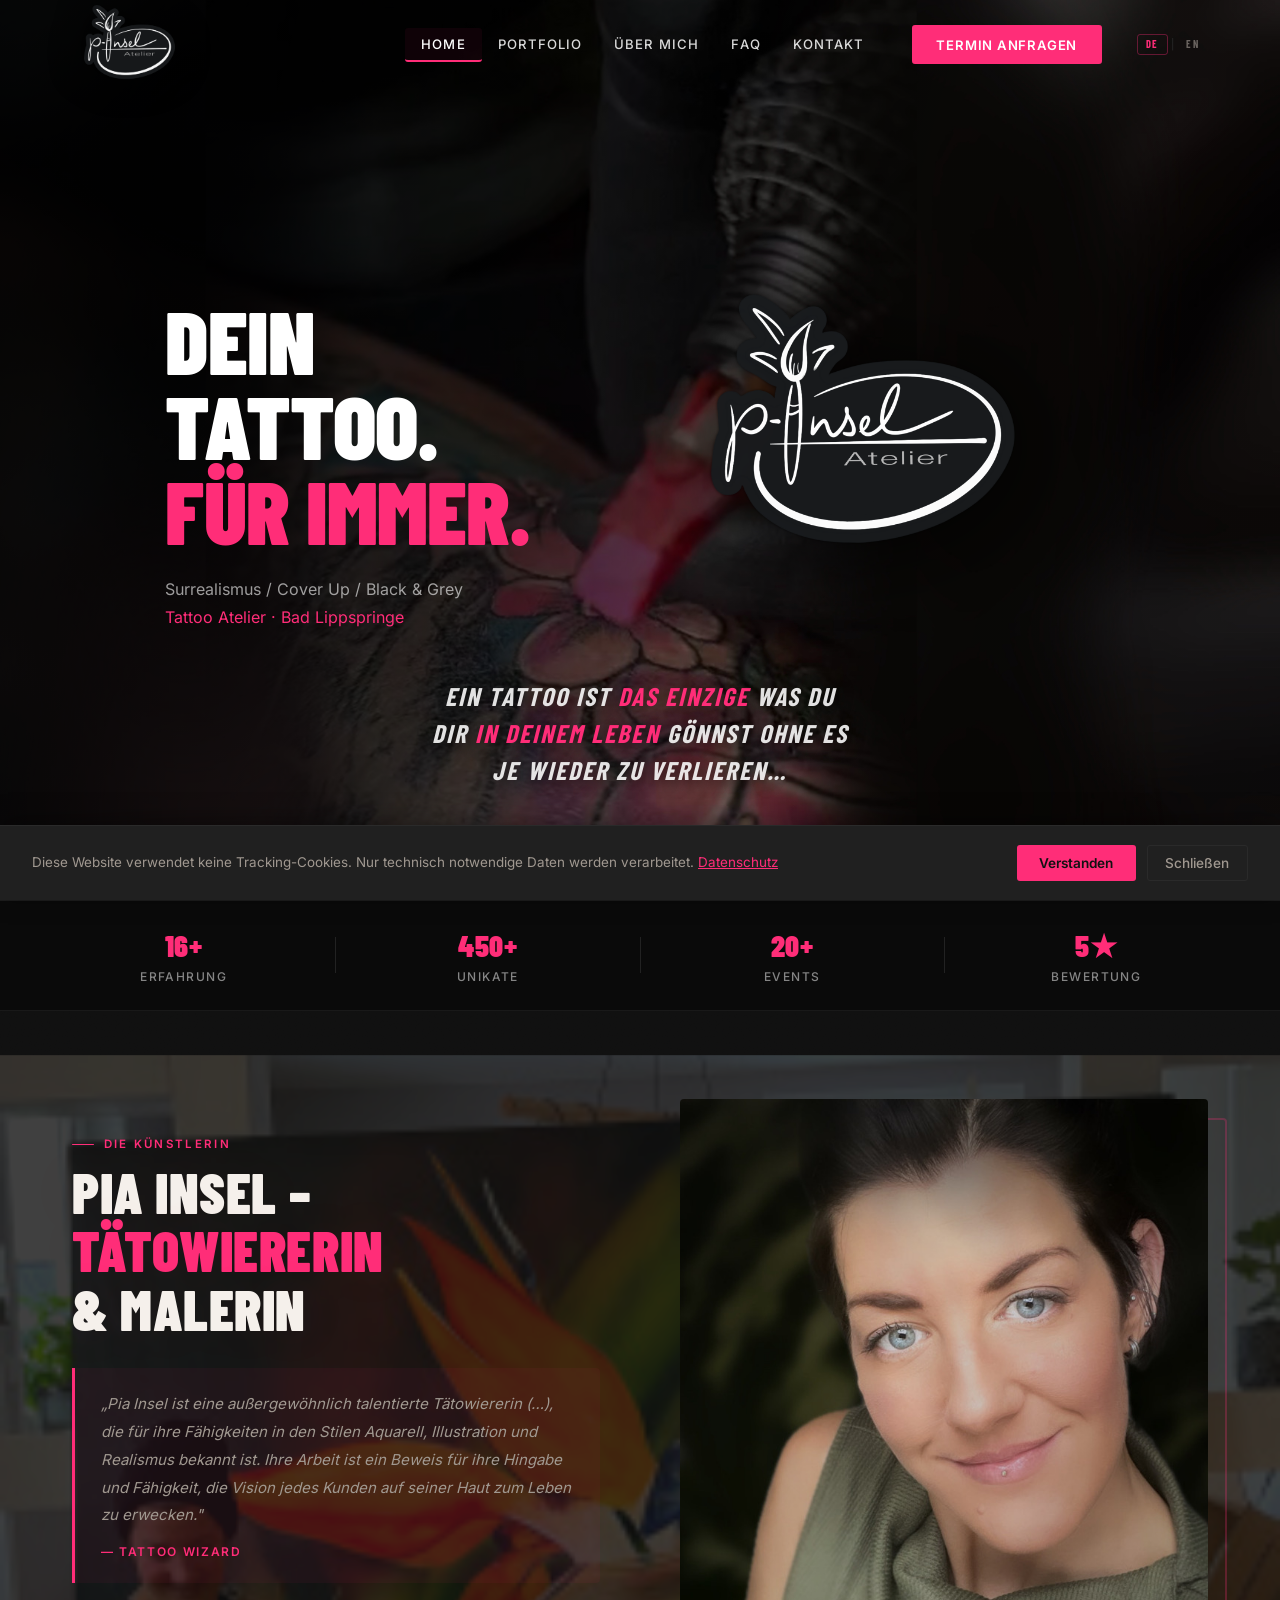
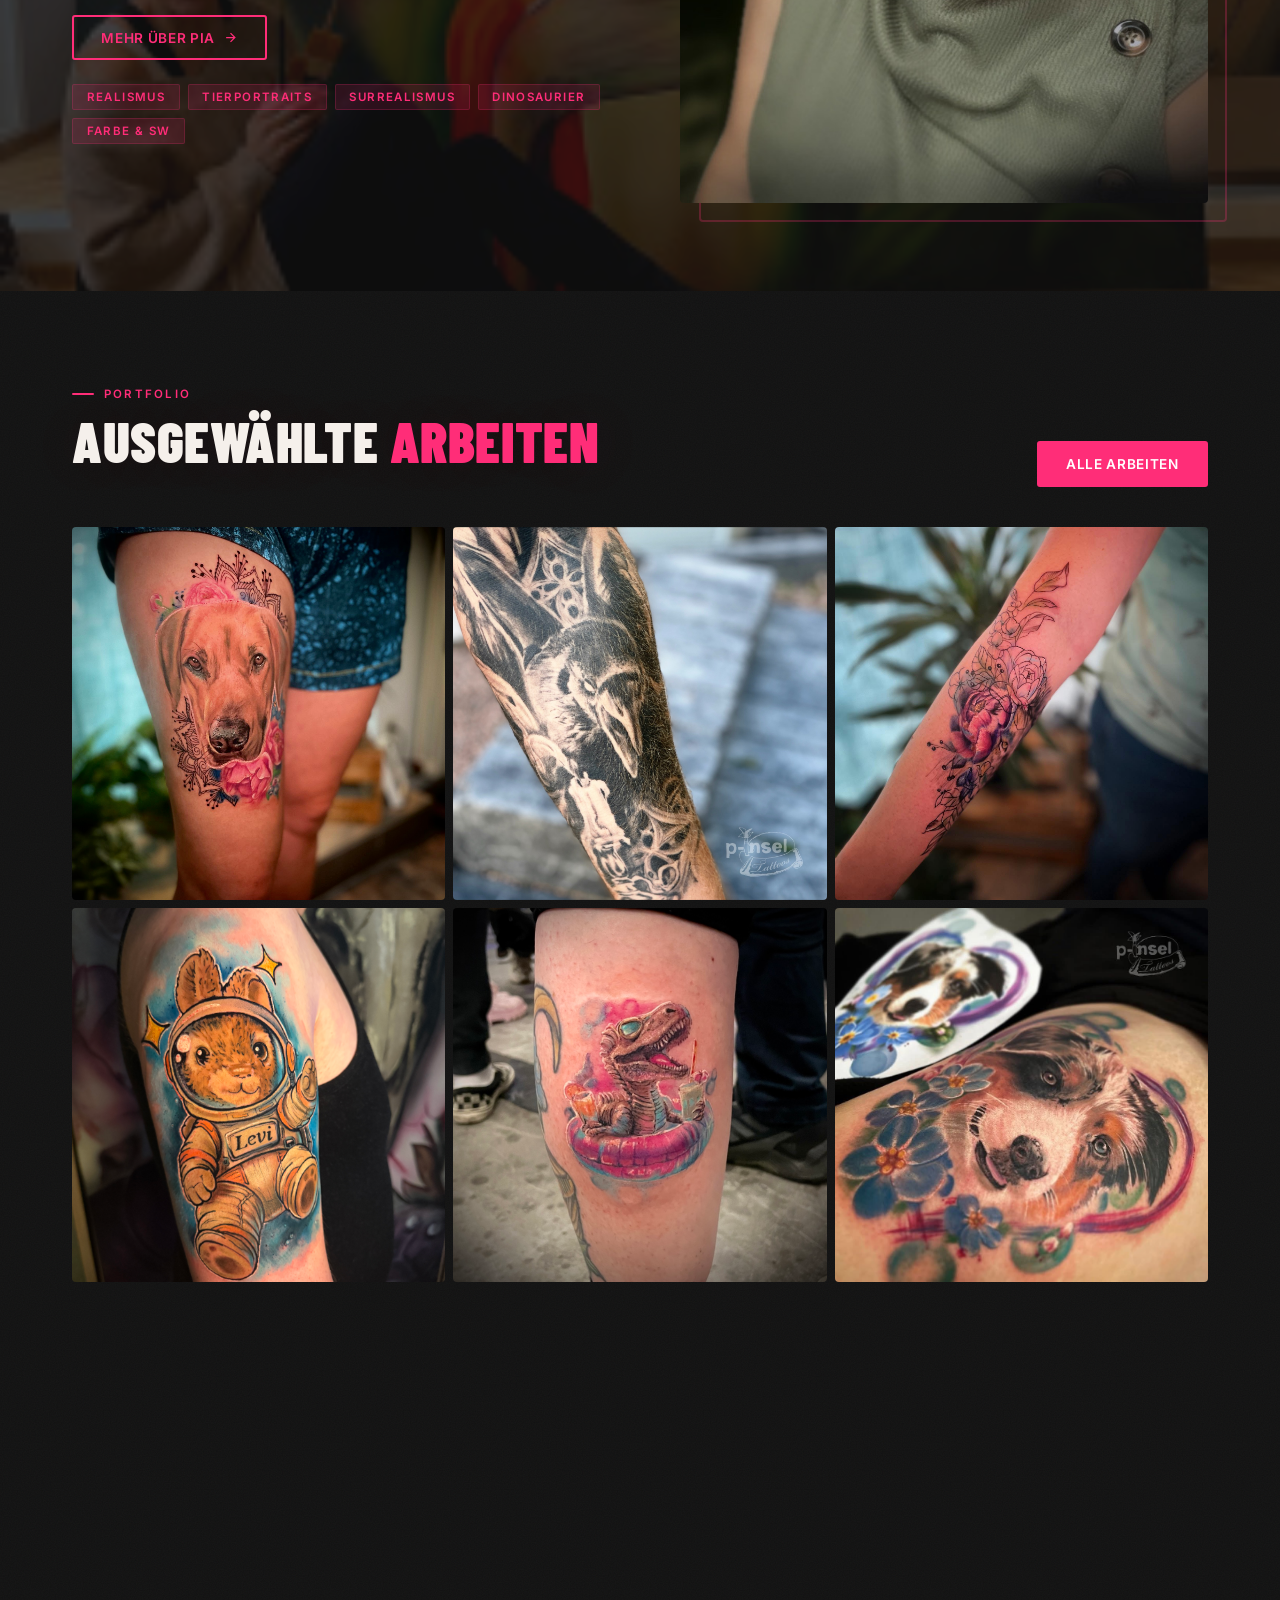
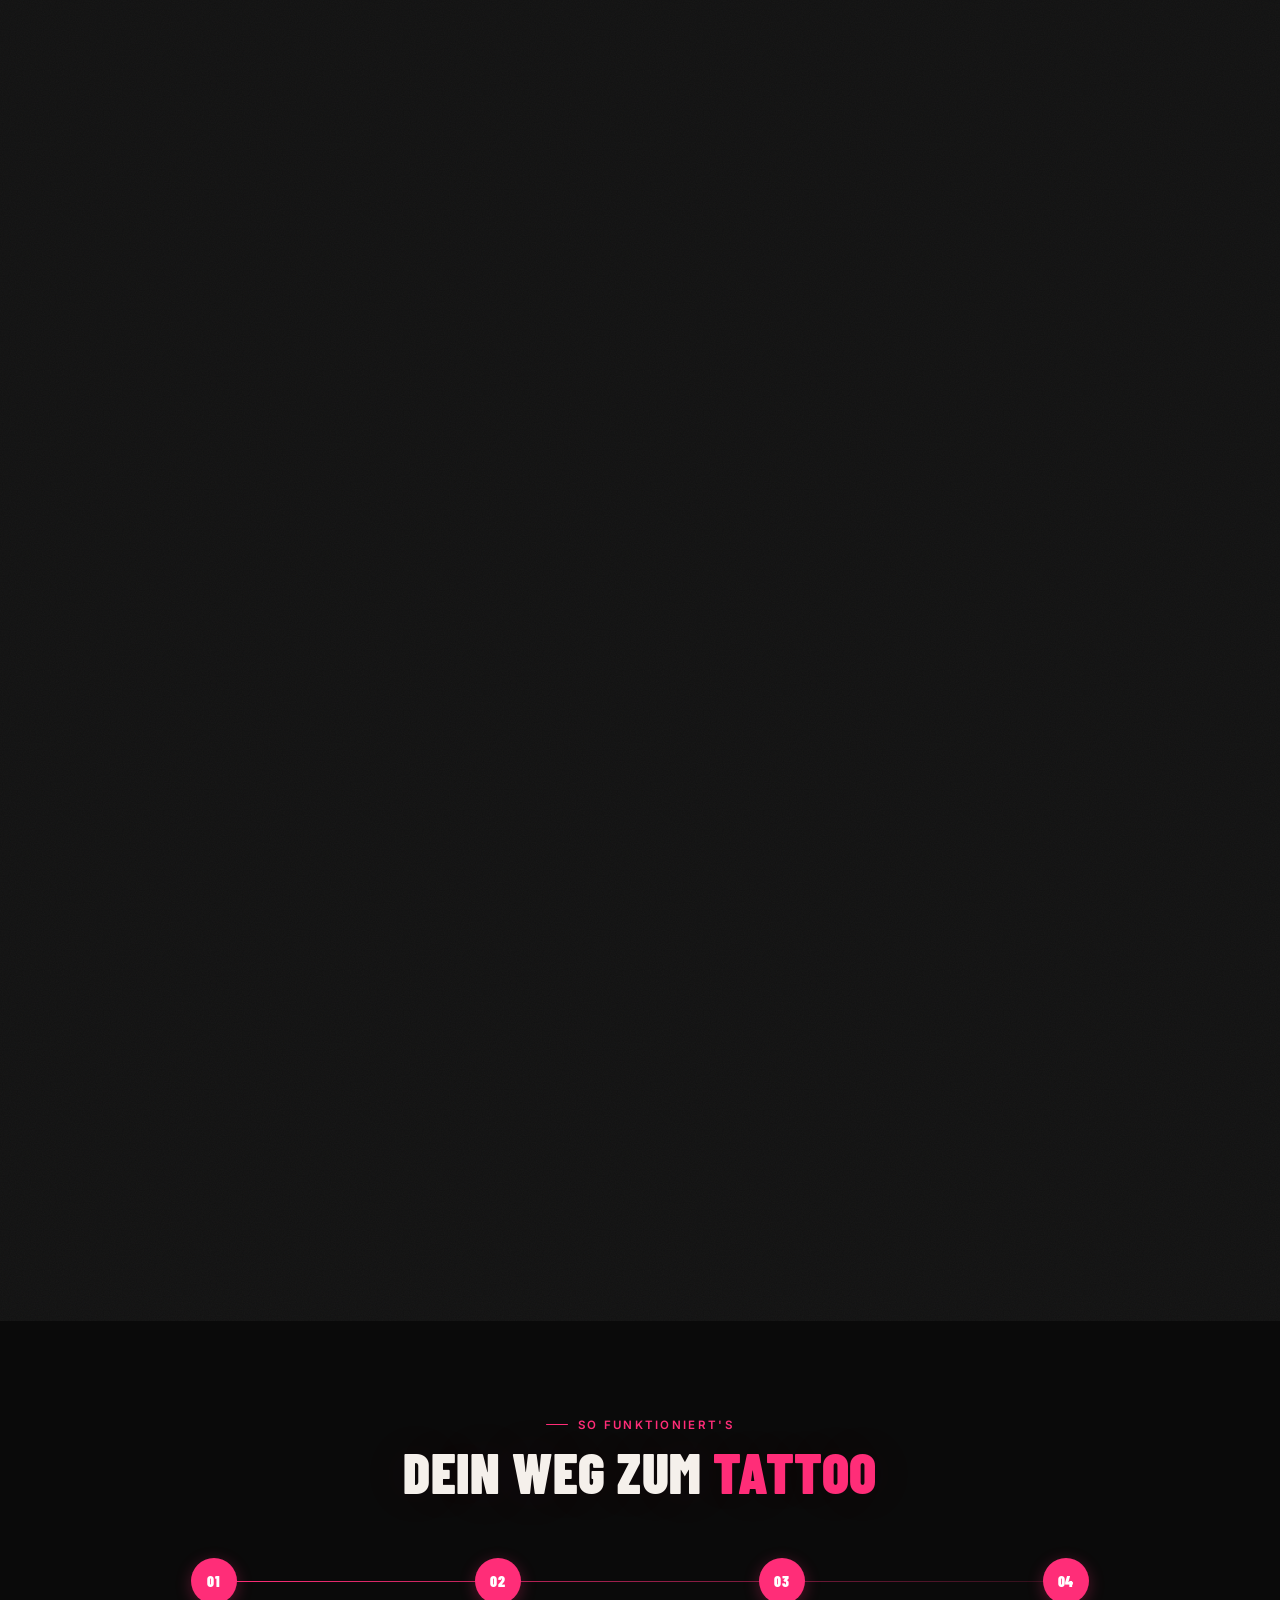
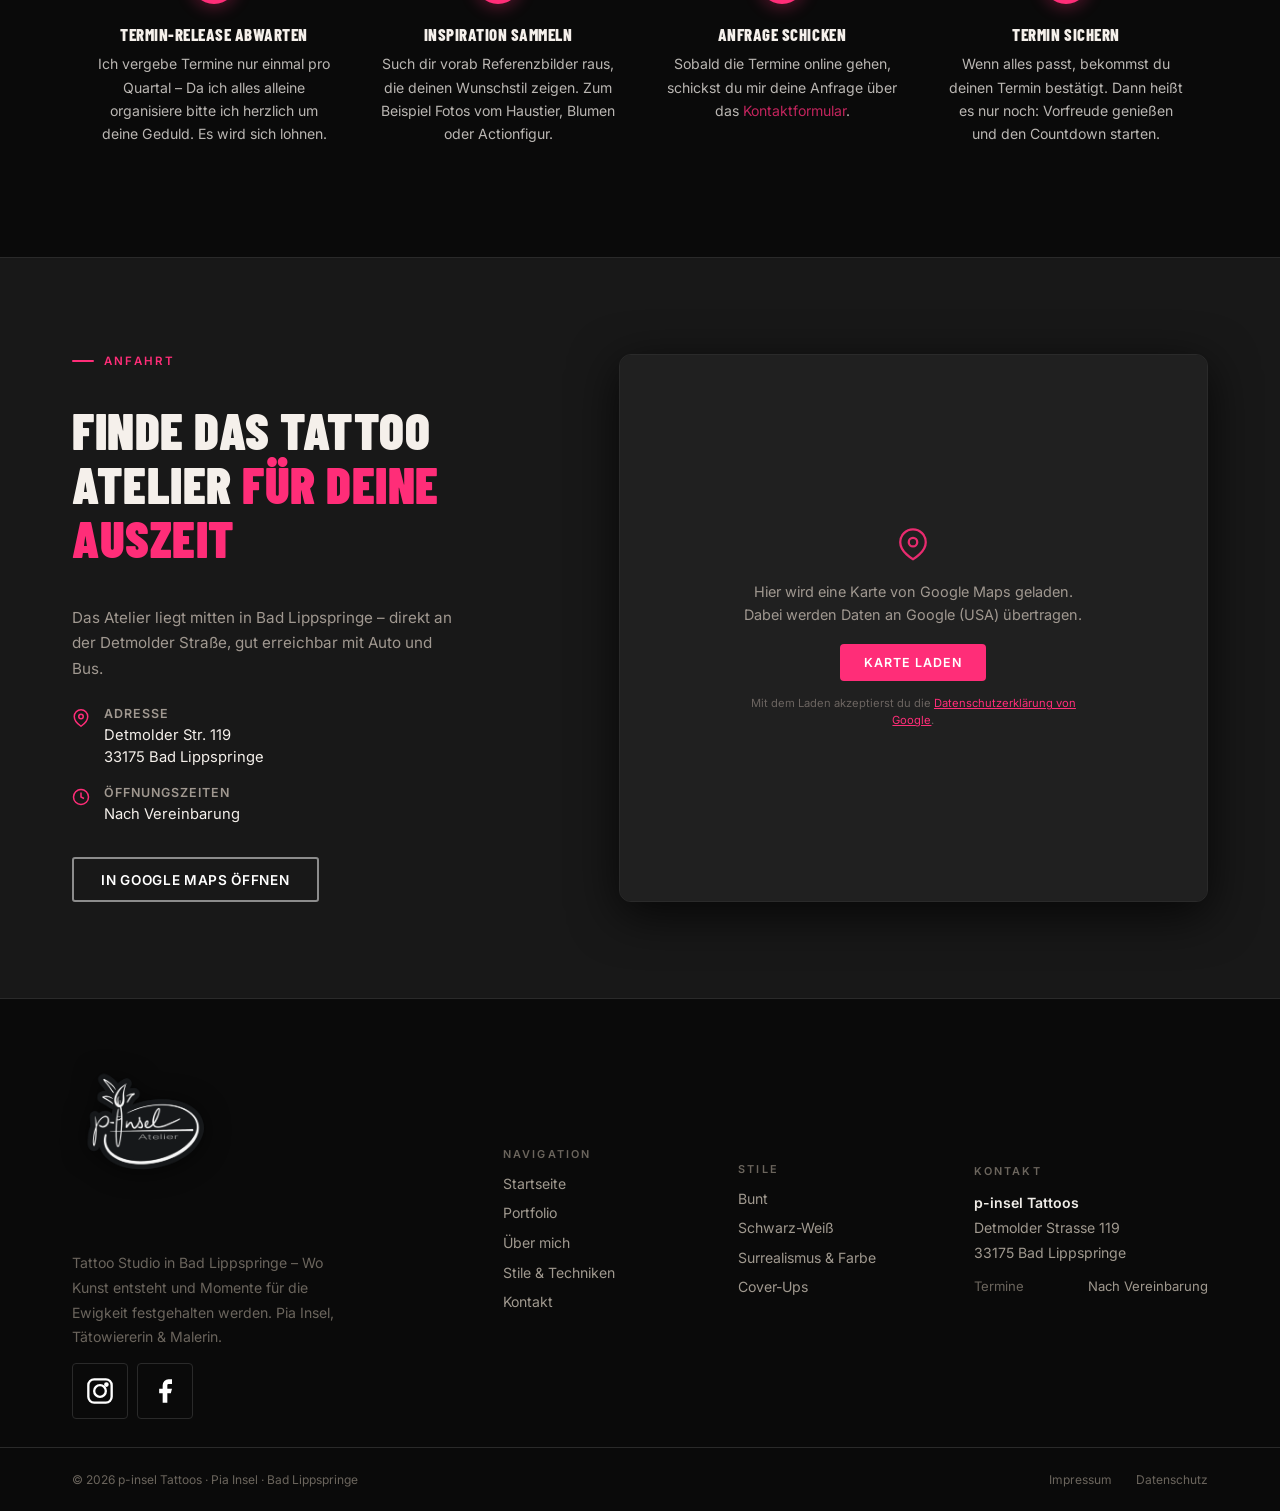
==== commit 1566e830: "fix: gallery lightbox, trust bar, kontakt layout, HD cat, booking text - Lightbox: images now fill v" ====
--- a/index.html
+++ b/index.html
@@ -153,18 +153,18 @@
   </div>
   <div class="hero-meta-sep"></div>
   <div class="hero-meta-item">
-    <span class="hero-meta-num">SWR</span>
-    <span class="hero-meta-lbl" data-i18n="stats.tv">Im Fernsehen</span>
+    <span class="hero-meta-num">450+</span>
+    <span class="hero-meta-lbl" data-i18n="stats.unique">Unikate</span>
   </div>
   <div class="hero-meta-sep"></div>
   <div class="hero-meta-item">
-    <span class="hero-meta-num">450+</span>
-    <span class="hero-meta-lbl" data-i18n="stats.unique">Unikate</span>
+    <span class="hero-meta-num">20+</span>
+    <span class="hero-meta-lbl" data-i18n="stats.events">Events</span>
   </div>
   <div class="hero-meta-sep"></div>
   <div class="hero-meta-item">
-    <span class="hero-meta-num">2015</span>
-    <span class="hero-meta-lbl" data-i18n="stats.since">Selbstständig</span>
+    <span class="hero-meta-num">5&#9733;</span>
+    <span class="hero-meta-lbl" data-i18n="stats.rating">Bewertung</span>
   </div>
 </div>
 
@@ -221,7 +221,7 @@
         <div class="section-eyebrow reveal" data-i18n="portfolio.eyebrow">Portfolio</div>
         <h2 class="section-title reveal" data-delay="1" data-i18n="portfolio.title">Ausgewählte <span>Arbeiten</span></h2>
       </div>
-      <a href="portfolio.html" class="btn btn-outline reveal" data-delay="2" data-i18n="portfolio.all">
+      <a href="portfolio.html" class="btn btn-red reveal" data-delay="2" data-i18n="portfolio.all">
         Alle Arbeiten
         <svg width="15" height="15" viewBox="0 0 24 24" fill="none" stroke="currentColor" stroke-width="2"><path d="M5 12h14M12 5l7 7-7 7"/></svg>
       </a>
--- a/styles.css
+++ b/styles.css
@@ -1338,6 +1338,7 @@
     max-height: none;
   }
   .hero-fb-inner { flex-direction: column; justify-content: center; align-items: flex-start; padding-top: calc(var(--logo-h) + 1rem); padding-bottom: 9rem; column-gap: 0; row-gap: 0; }
+  .hero-fb-sub { font-size: .82rem; }
   .hero-fb-right { width: 100%; }
   .hero-work-panel { flex-direction: row; align-items: center; }
   .hero-work-img-wrap { width: 100px; height: 130px; aspect-ratio: unset; flex-shrink: 0; }
@@ -2749,10 +2750,10 @@
   padding: 2rem 3.5rem;
 }
 .lb-img {
+  width: 100%;
+  height: 100%;
   max-width: calc(100vw - 9rem);
   max-height: calc(100vh - 5rem);
-  width: auto;
-  height: auto;
   object-fit: contain;
   border-radius: 4px;
   box-shadow: 0 24px 80px rgba(0,0,0,.8);
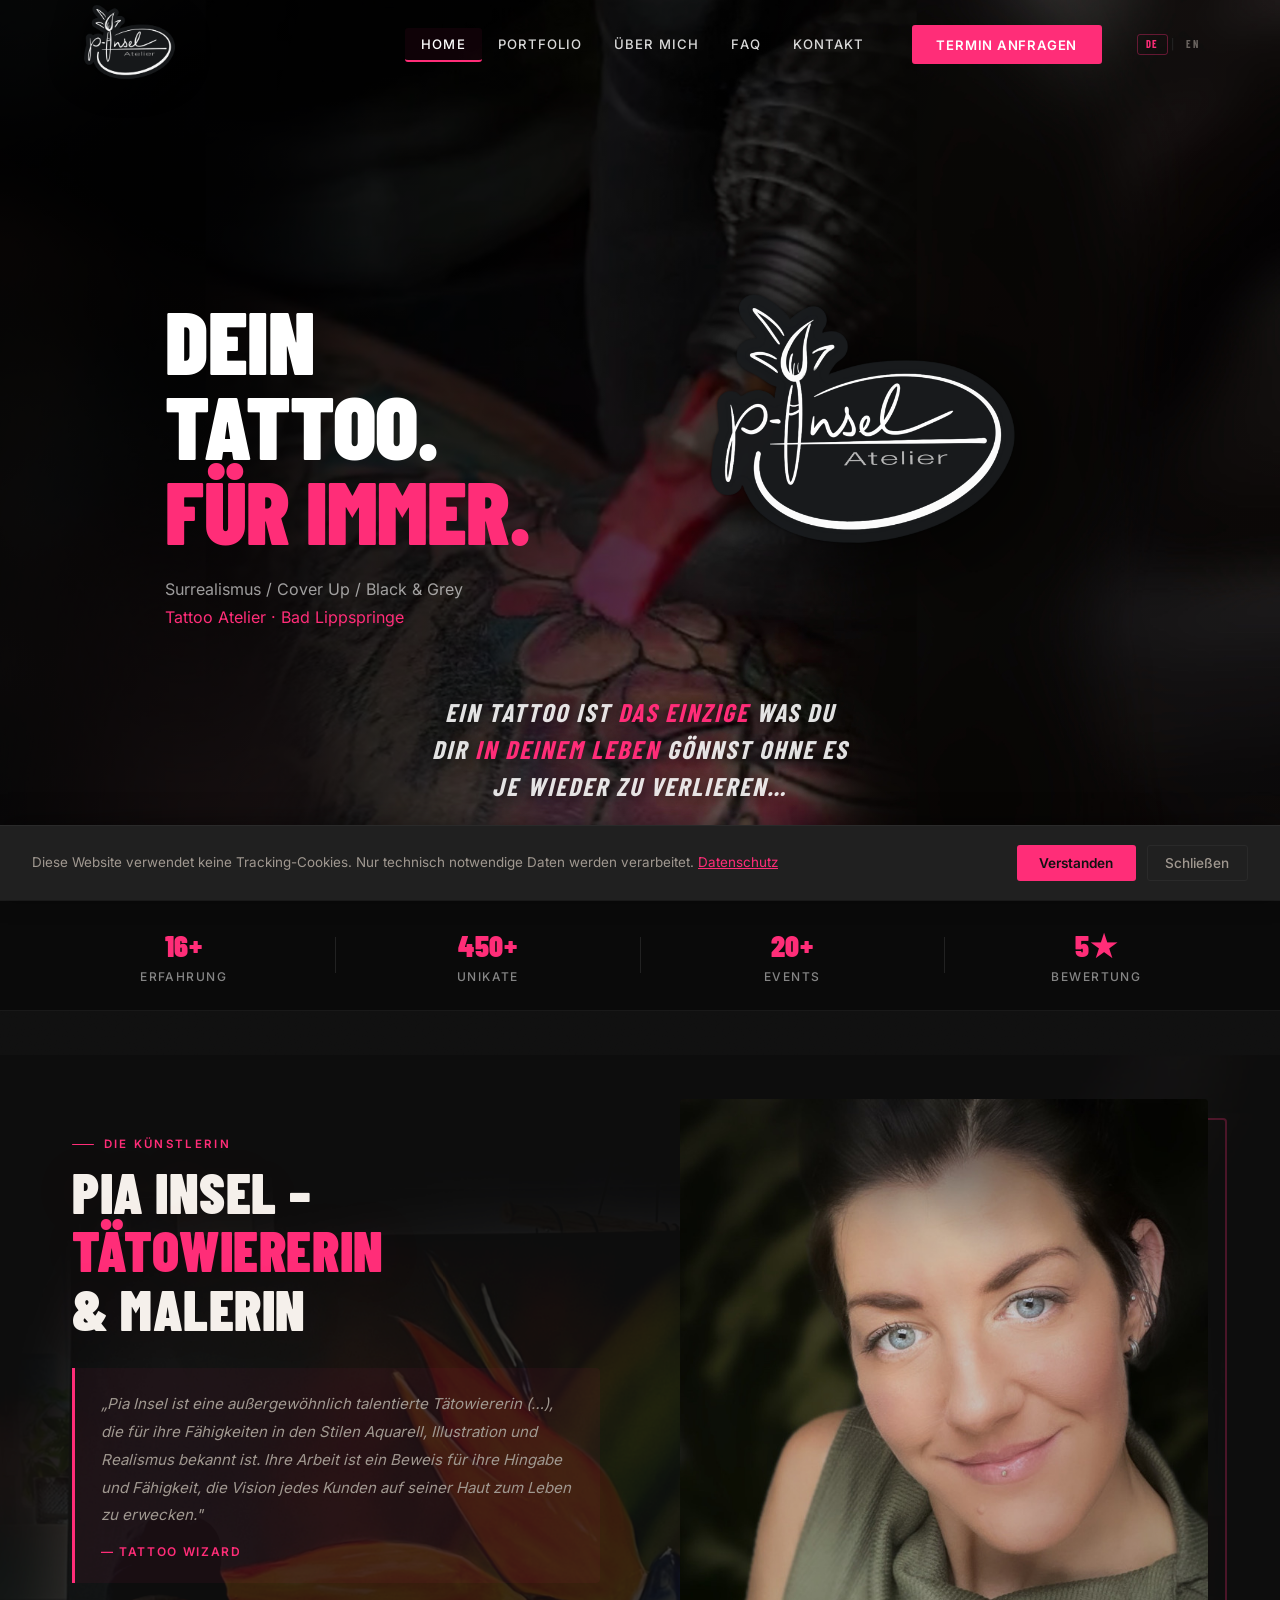
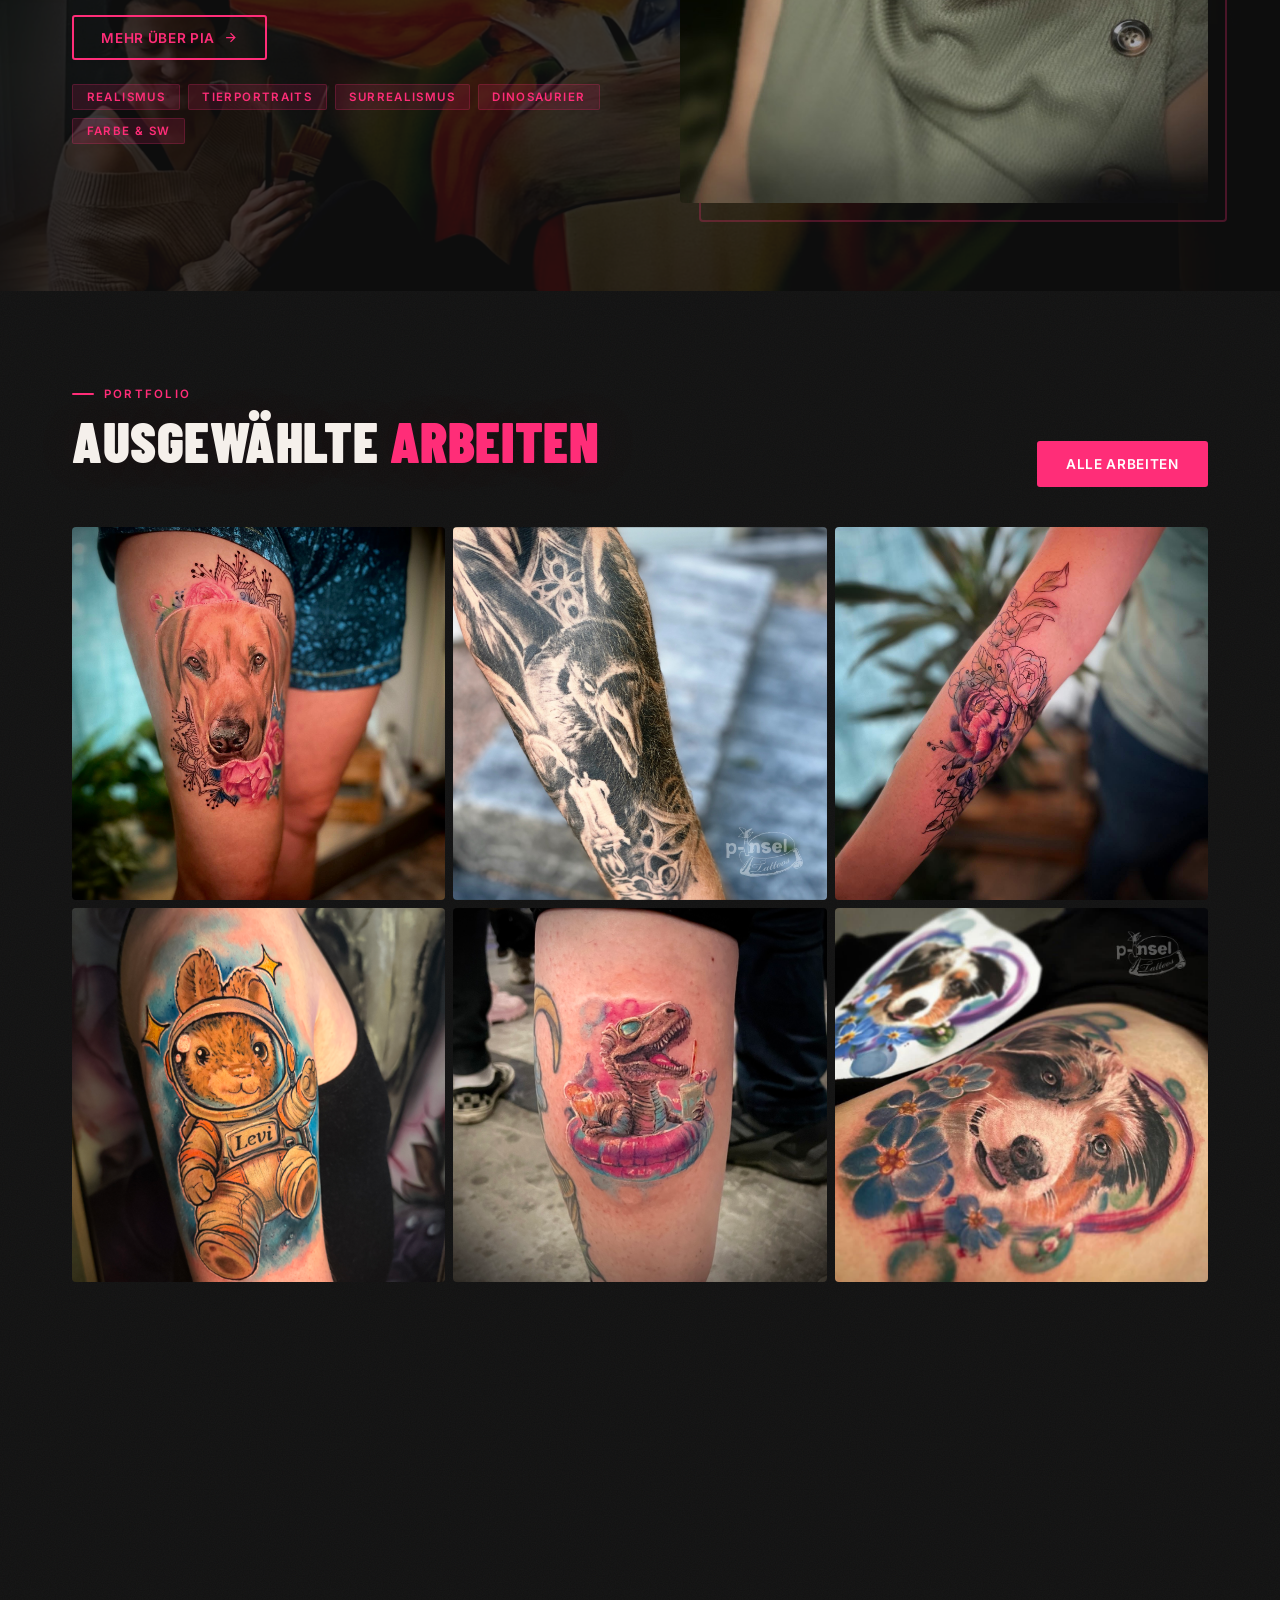
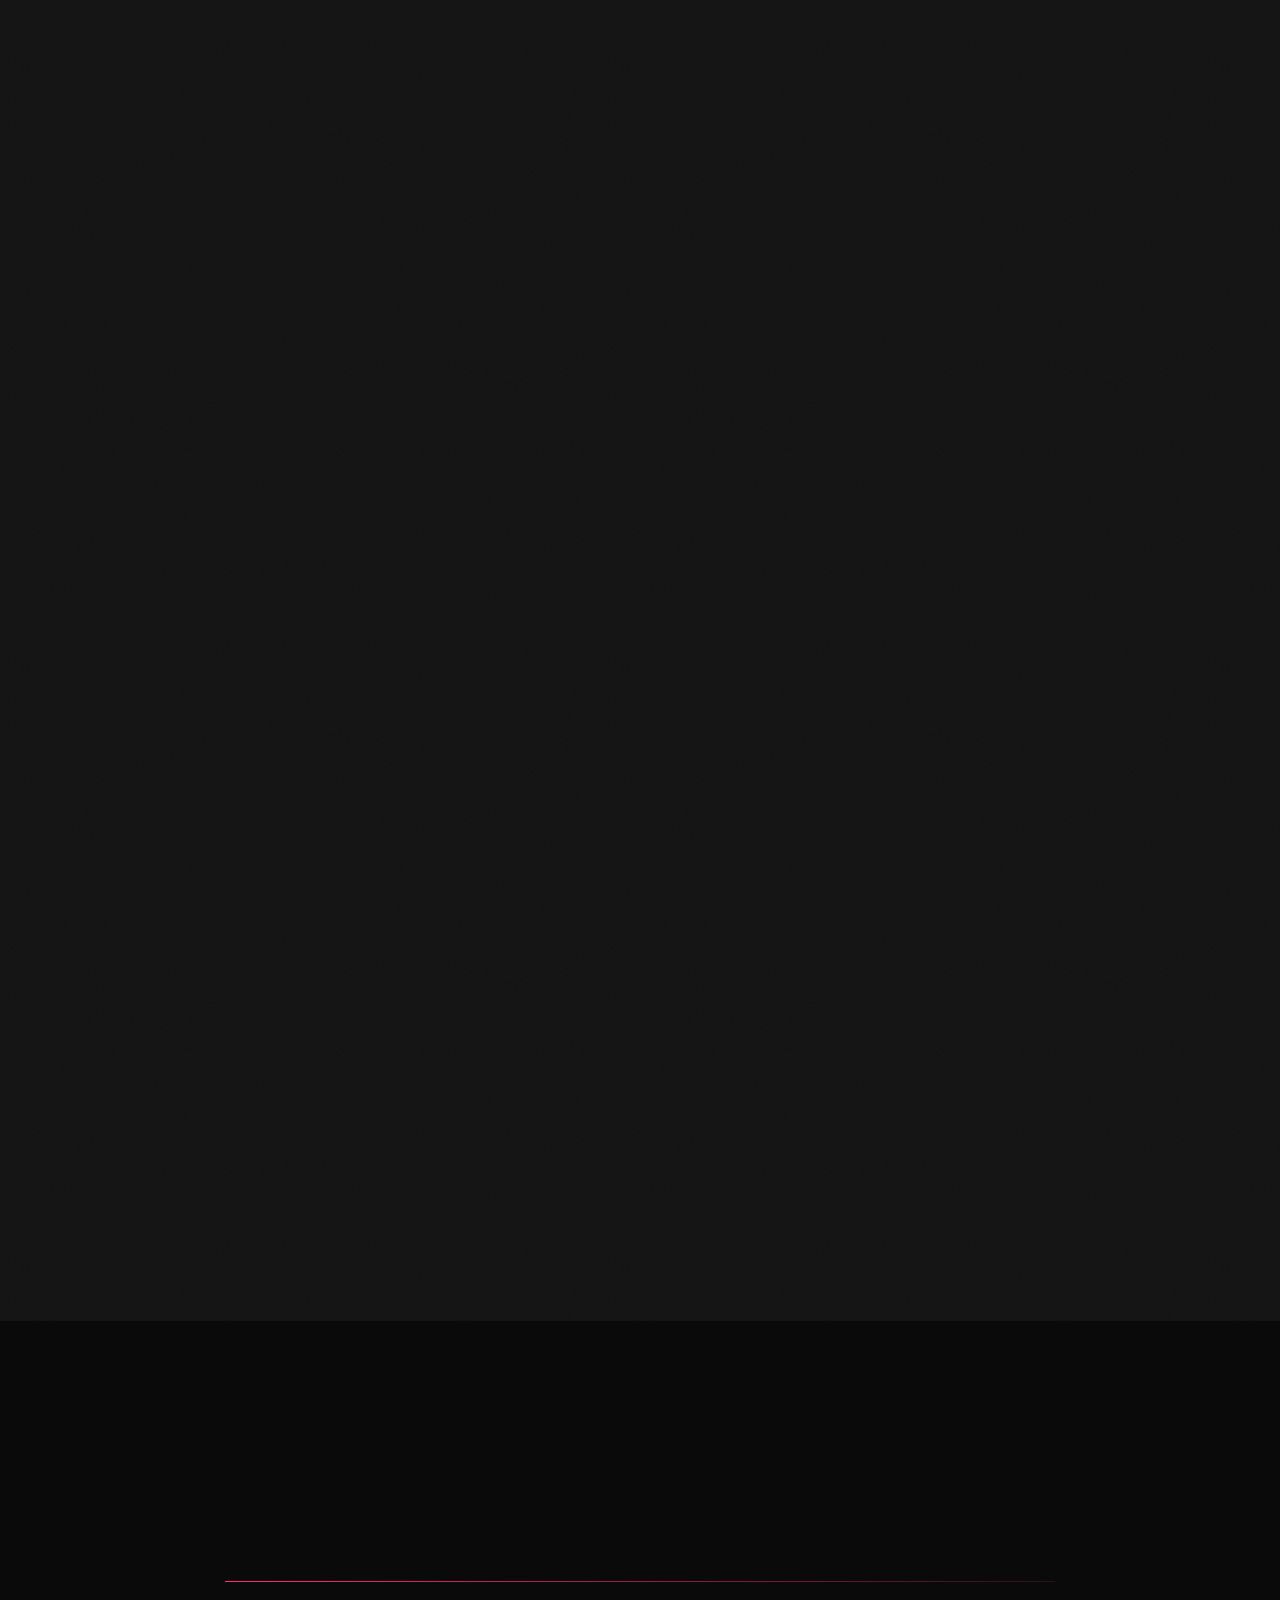
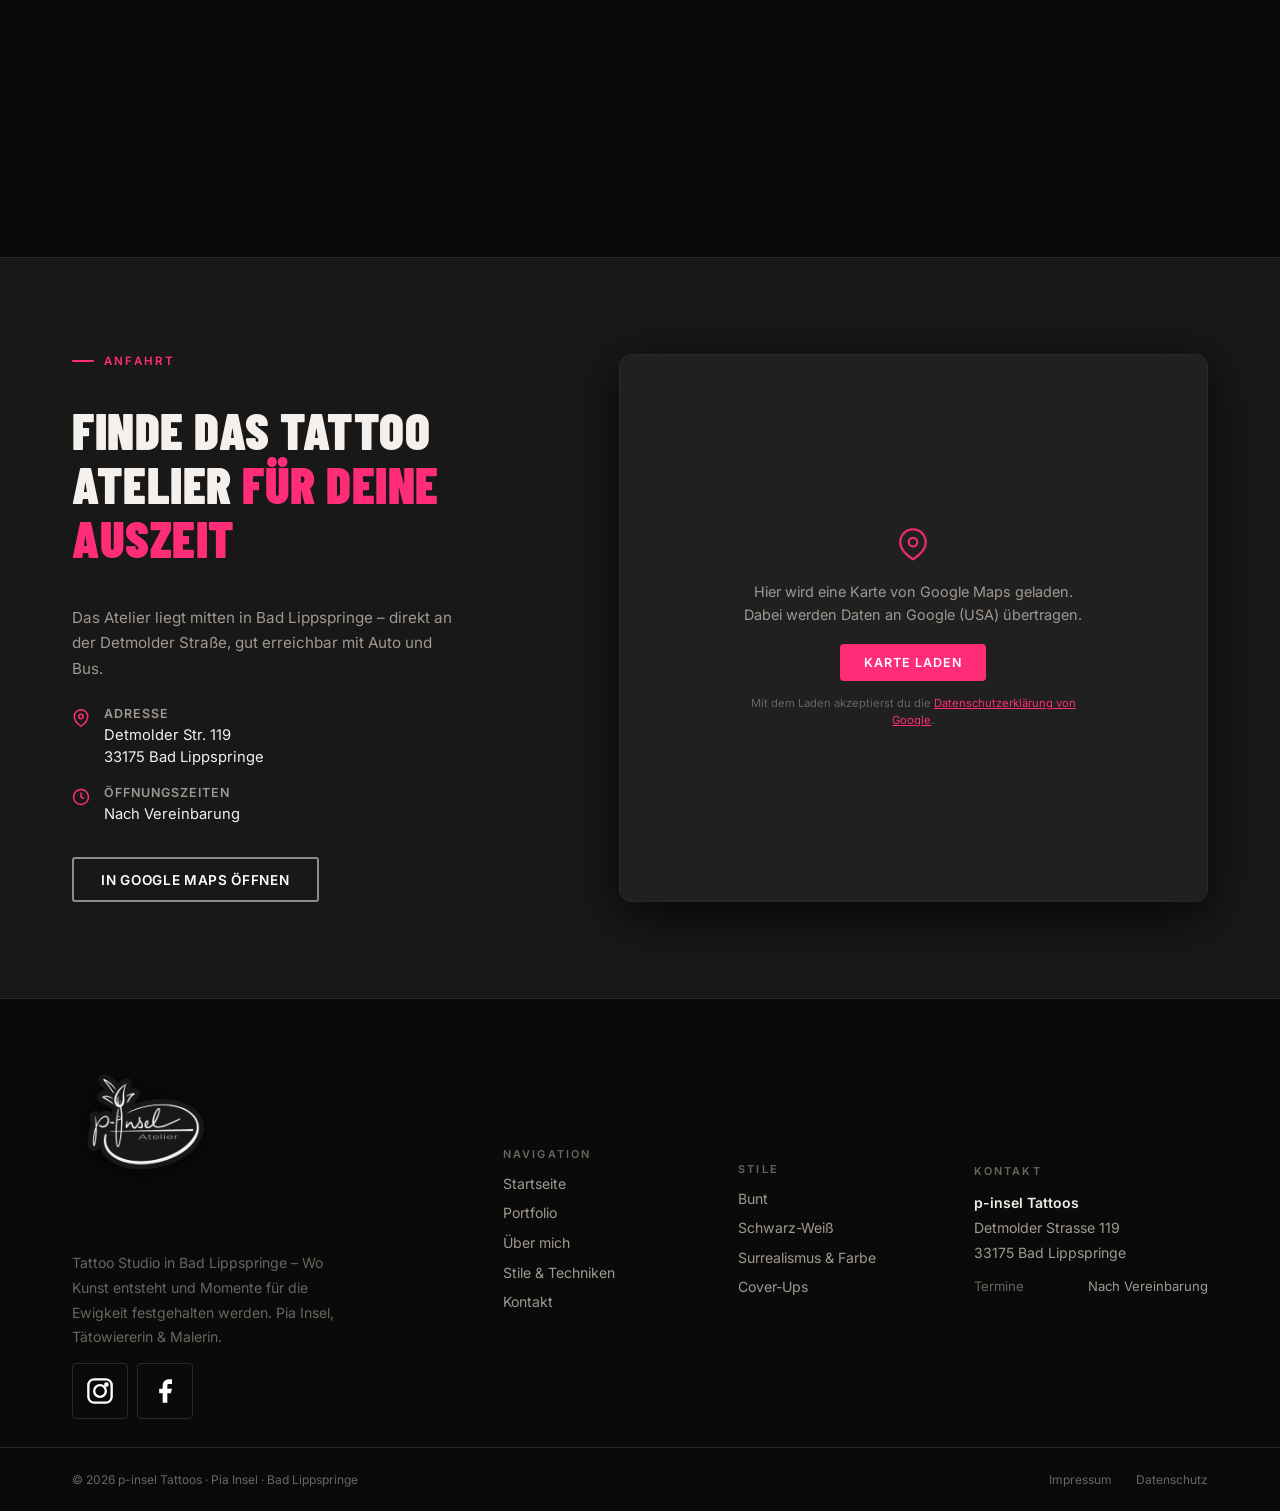
==== commit ff3df154: "seo+i18n: final pre-launch pass - Wire up EN translations for the 4 portfolio style descriptions - s" ====
--- a/index.html
+++ b/index.html
@@ -29,7 +29,7 @@
     "@type": "TattooParlor",
     "name": "p-insel Tattoos",
     "url": "https://www.p-insel.de",
-    "email": "terminwunsch123@p-insel.de",
+    "email": "info@p-insel.de",
     "telephone": "",
     "priceRange": "€€",
     "address": {
--- a/styles.css
+++ b/styles.css
@@ -806,6 +806,7 @@
   margin: 0 auto;
   position: relative;
   z-index: 2;
+  text-shadow: 0 2px 20px rgba(0,0,0,.95), 0 0 10px rgba(0,0,0,.85), 0 1px 3px rgba(0,0,0,1);
 }
 .quote-band-text em { color: var(--accent); font-style: normal; }
 @media (max-width: 900px) {
@@ -1134,7 +1135,7 @@
 /* Hero quote — volle Breite innerhalb hero-fb-inner */
 .hero-quote-text {
   position: absolute;
-  bottom: 7rem;
+  bottom: 6rem;
   left: 0; right: 0;
   z-index: 5;
   text-align: center;
@@ -1337,7 +1338,7 @@
     min-height: 100svh;
     max-height: none;
   }
-  .hero-fb-inner { flex-direction: column; justify-content: center; align-items: flex-start; padding-top: calc(var(--logo-h) + 1rem); padding-bottom: 9rem; column-gap: 0; row-gap: 0; }
+  .hero-fb-inner { flex-direction: column; justify-content: center; align-items: flex-start; padding-top: calc(var(--nav-h) + 2rem); padding-bottom: 11rem; column-gap: 0; row-gap: 0; }
   .hero-fb-sub { font-size: .82rem; }
   .hero-fb-right { width: 100%; }
   .hero-work-panel { flex-direction: row; align-items: center; }
@@ -2702,9 +2703,9 @@
   * { animation-duration: .01ms !important; animation-iteration-count: 1 !important; }
 }
 
-/* ── Mac-Zoom: kurze Viewports — Quote tiefer → mehr Abstand zu Buttons ── */
+/* ── Kurze Viewports (Laptops/Mac-Zoom): Quote etwas tiefer, aber genug Abstand zur Trustbar ── */
 @media (max-height: 860px) {
-  .hero-quote-text { bottom: 1.5rem; }
+  .hero-quote-text { bottom: 4.5rem; }
 }
 /* Nur auf kurzen DESKTOP-/Landscape-Fenstern ausblenden (min-width 769) —
    auf Handys (inkl. iOS Display-Zoom, ~693px hoch) soll die Quote sichtbar bleiben. */
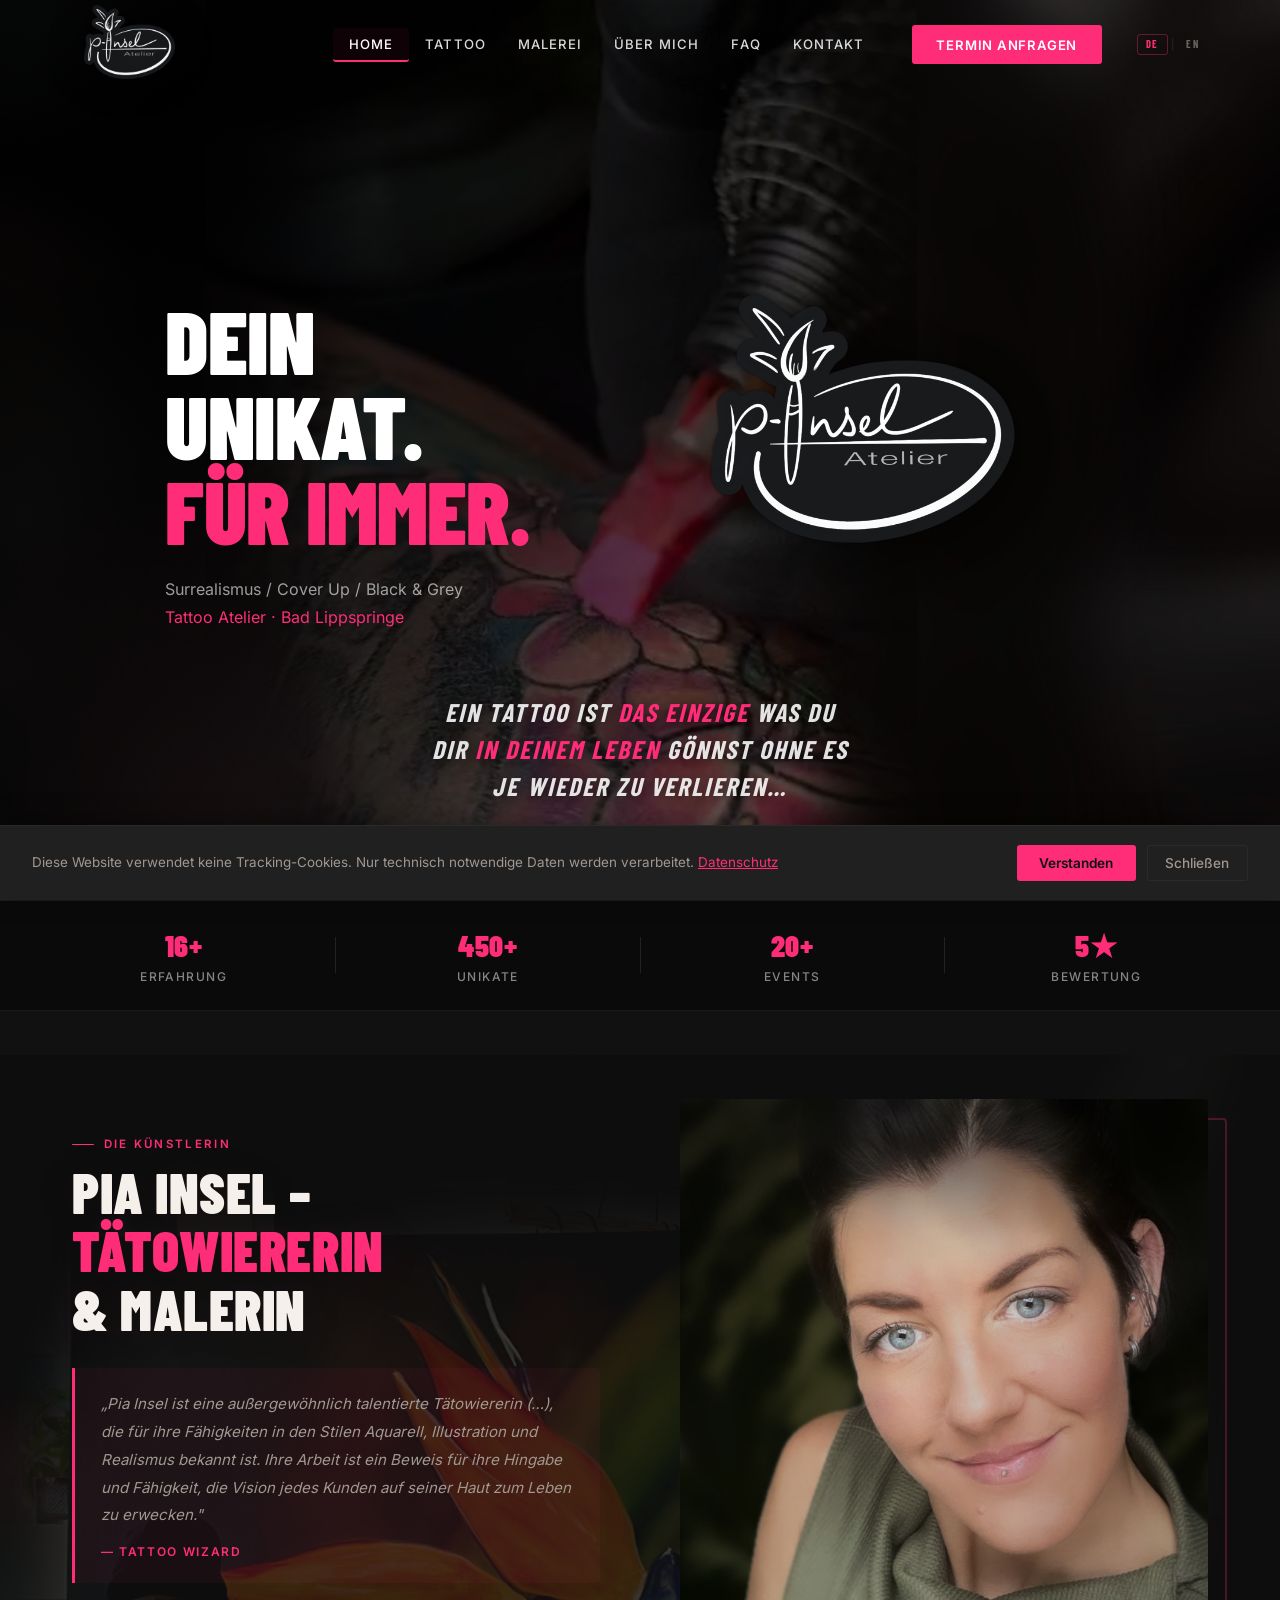
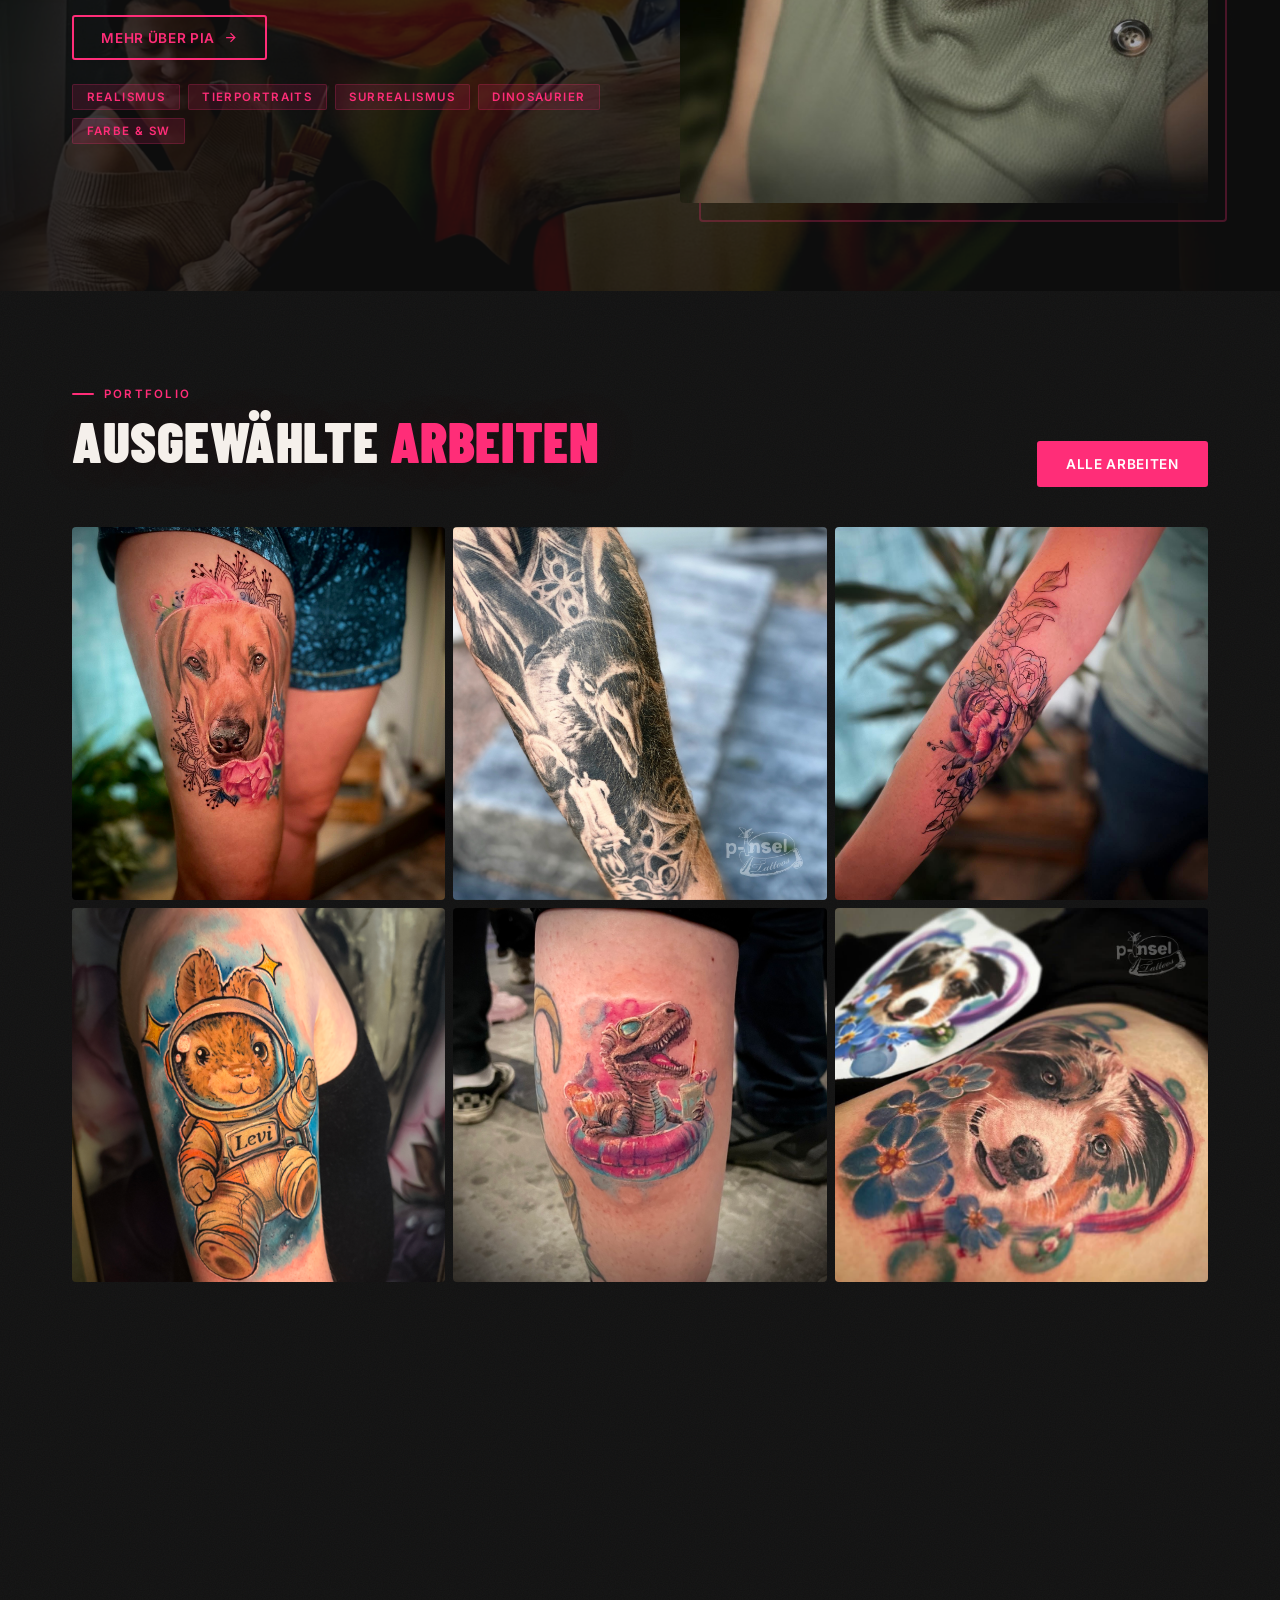
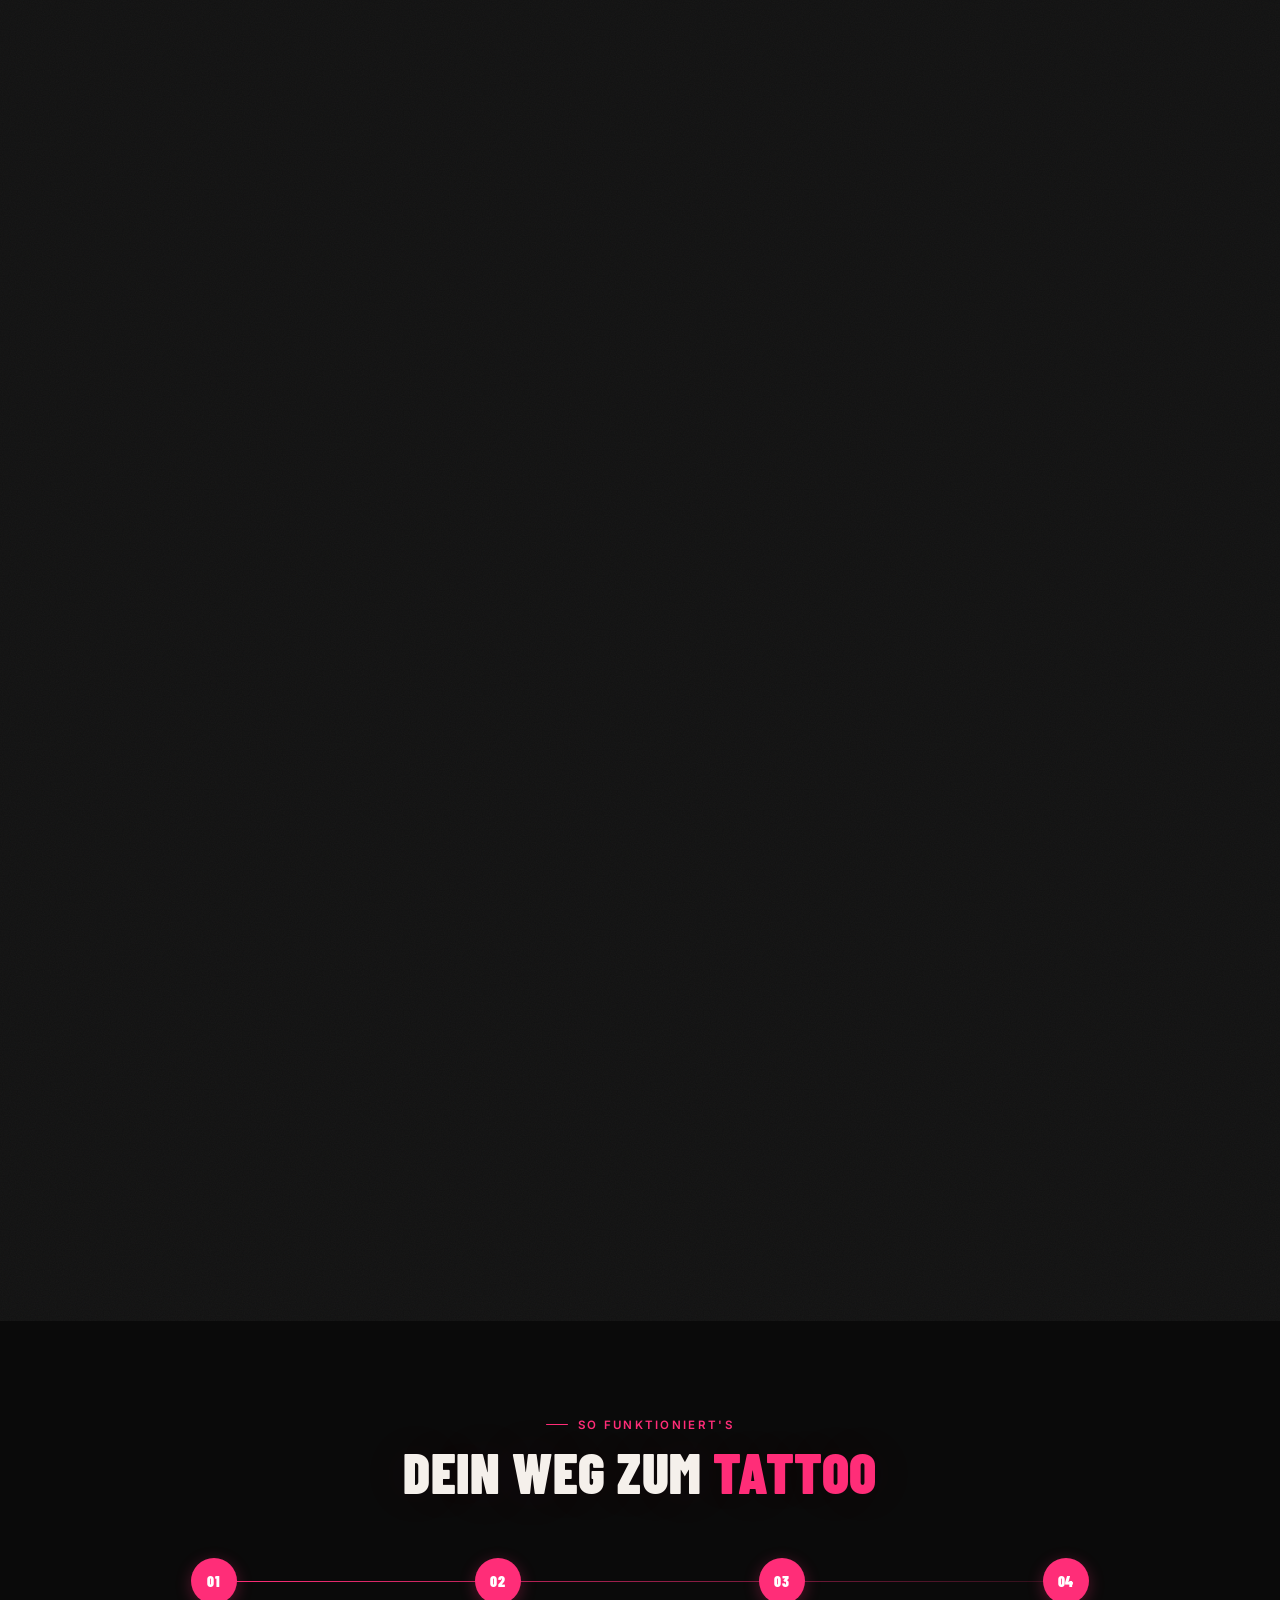
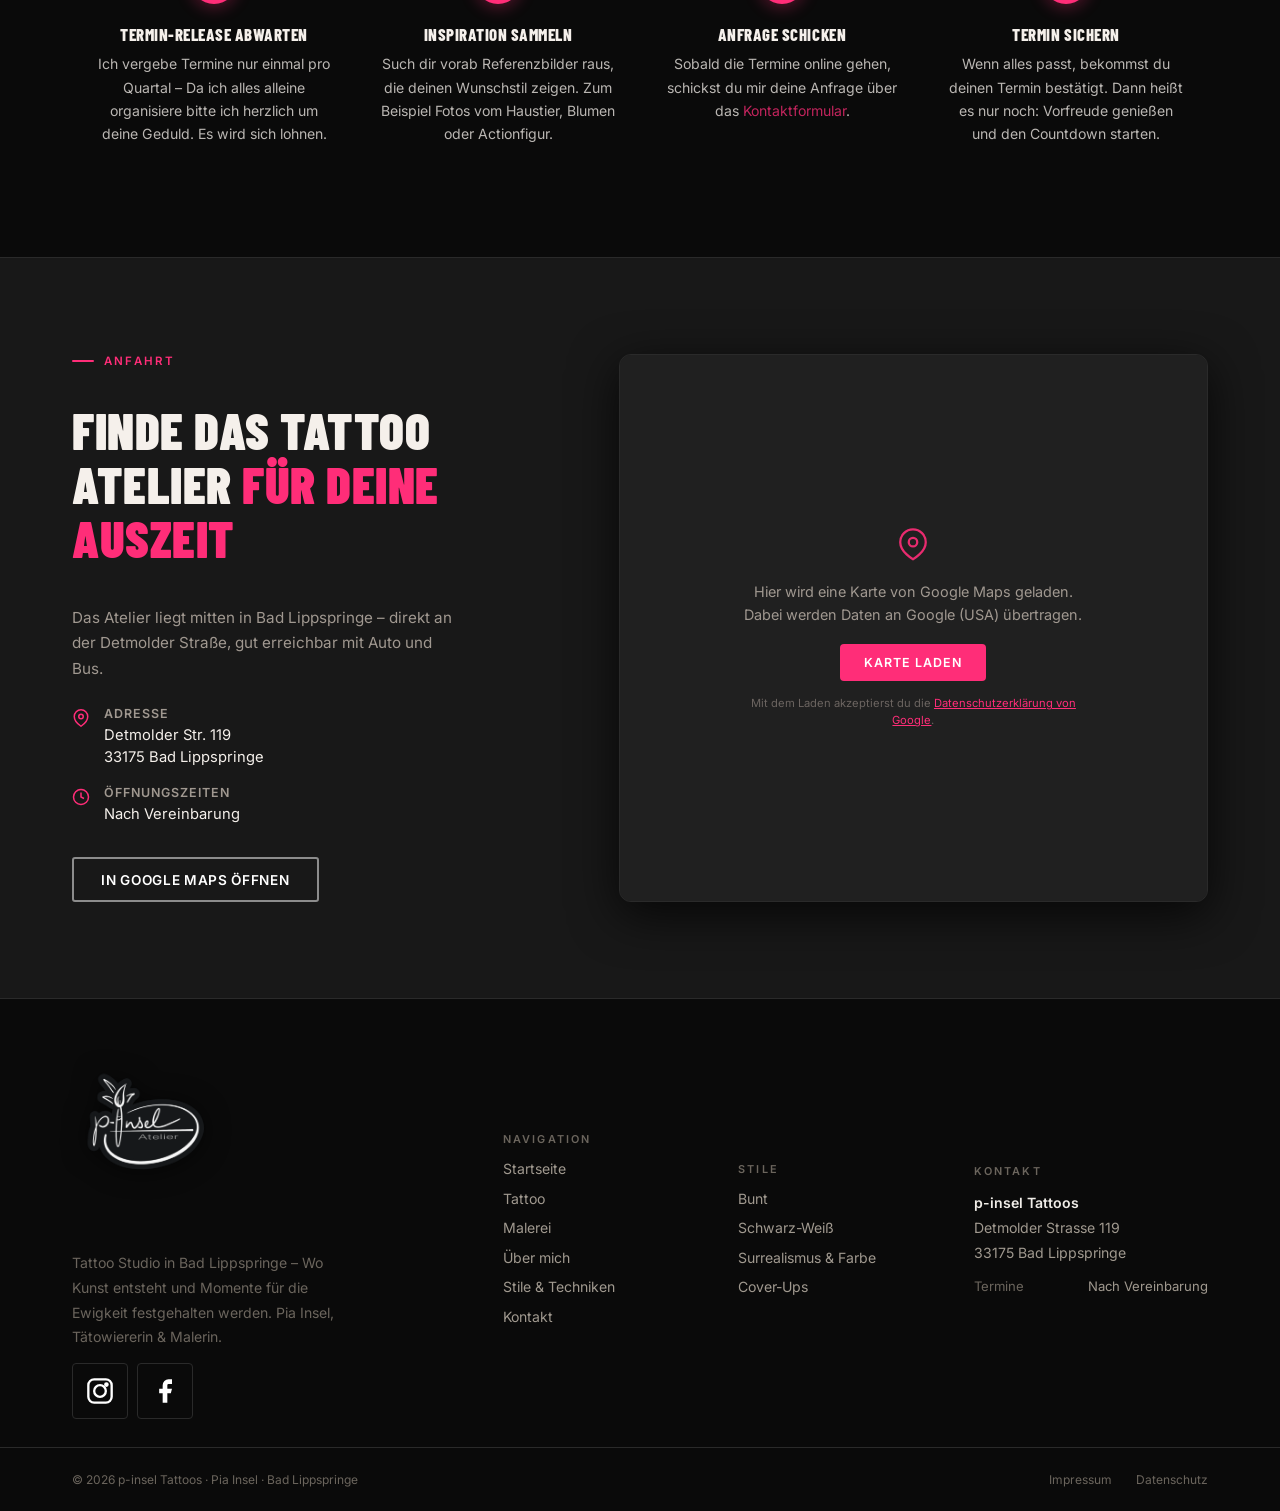
==== commit 90f9d019: "Neue Malerei-Seite, Portfolio→Tattoo, Hero „Dein Unikat", Kontakt-Upload-Fix - Neue Unterseite maler" ====
--- a/index.html
+++ b/index.html
@@ -12,7 +12,13 @@
   <meta property="og:description" content="Tattoo Studio in Bad Lippspringe. Realistische Tierportraits, florales Feineline, Surrealismus.">
   <meta property="og:type" content="website">
   <meta property="og:url" content="https://www.p-insel.de">
-  <meta property="og:image" content="https://www.p-insel.de/img/tattoo/panther-cta.jpg">
+  <meta property="og:image" content="https://www.p-insel.de/img/og-preview.jpg">
+  <meta property="og:image:width" content="1200">
+  <meta property="og:image:height" content="630">
+  <meta property="og:image:alt" content="p-insel Tattoos – Pia Insel bei der Arbeit">
+  <meta property="og:site_name" content="p-insel Tattoos">
+  <meta name="twitter:card" content="summary_large_image">
+  <meta name="twitter:image" content="https://www.p-insel.de/img/og-preview.jpg">
 
   <!-- Canonical -->
   <link rel="canonical" href="https://www.p-insel.de">
@@ -61,7 +67,8 @@
     </a>
     <ul class="nav-links" role="list">
       <li><a href="index.html" class="active" data-i18n="nav.home">Home</a></li>
-      <li><a href="portfolio.html" data-i18n="nav.portfolio">Portfolio</a></li>
+      <li><a href="portfolio.html" data-i18n="nav.portfolio">Tattoo</a></li>
+      <li><a href="malerei.html" data-i18n="nav.malerei">Malerei</a></li>
       <li><a href="kuenstlerin.html" data-i18n="nav.about">Über mich</a></li>
       <li><a href="faq.html" data-i18n="nav.faq">FAQ</a></li>
       <li><a href="kontakt.html" data-i18n="nav.contact">Kontakt</a></li>
@@ -89,7 +96,8 @@
   </div>
   <nav class="drawer-nav">
     <a href="index.html" class="active" data-i18n="nav.home">Home</a>
-    <a href="portfolio.html" data-i18n="nav.portfolio">Portfolio</a>
+    <a href="portfolio.html" data-i18n="nav.portfolio">Tattoo</a>
+    <a href="malerei.html" data-i18n="nav.malerei">Malerei</a>
     <a href="kuenstlerin.html" data-i18n="nav.about">Über mich</a>
     <a href="faq.html" data-i18n="nav.faq">FAQ</a>
     <a href="kontakt.html" data-i18n="nav.contact">Kontakt</a>
@@ -122,7 +130,7 @@
     <div class="hero-fb-left">
       <h1 class="hero-fb-h1" id="hero-h1">
         <span class="h1-line" data-i18n="hero.line1">DEIN</span>
-        <span class="h1-line" data-i18n="hero.line2">TATTOO.</span>
+        <span class="h1-line" data-i18n="hero.line2">UNIKAT.</span>
         <span class="h1-line"><em style="color:var(--accent);" data-i18n="hero.line3">FÜR IMMER.</em></span>
       </h1>
       <p class="hero-fb-sub"><span data-i18n="hero.sub">Surrealismus / Cover Up / Black &amp; Grey</span><br><span style="color:var(--accent);" data-i18n="hero.location">Tattoo Atelier · Bad Lippspringe</span></p>
@@ -470,7 +478,8 @@
           <h4 data-i18n="footer.nav.title">Navigation</h4>
           <ul>
             <li><a href="index.html" data-i18n="footer.nav.home">Startseite</a></li>
-            <li><a href="portfolio.html" data-i18n="footer.nav.portfolio">Portfolio</a></li>
+            <li><a href="portfolio.html" data-i18n="footer.nav.portfolio">Tattoo</a></li>
+            <li><a href="malerei.html" data-i18n="footer.nav.malerei">Malerei</a></li>
             <li><a href="kuenstlerin.html" data-i18n="footer.nav.about">Über mich</a></li>
             <li><a href="portfolio.html" data-i18n="footer.nav.styles">Stile & Techniken</a></li>
             <li><a href="kontakt.html" data-i18n="footer.nav.contact">Kontakt</a></li>
--- a/styles.css
+++ b/styles.css
@@ -2161,10 +2161,12 @@
    ======================================================== */
 .contact-split {
   display: grid;
-  grid-template-columns: 1fr 1.3fr;
+  grid-template-columns: 1.3fr 1fr;
   gap: 5rem;
   align-items: start;
 }
+.contact-form-col { order: 1; }   /* Buchungsfenster + Formular → links */
+.contact-details  { order: 2; }   /* Kontakt & Infos → rechts */
 .contact-details { display: flex; flex-direction: column; gap: 1.5rem; }
 .contact-detail-item {
   display: flex;
@@ -2221,7 +2223,7 @@
   font-weight: 600;
   letter-spacing: .14em;
   text-transform: uppercase;
-  color: var(--text-dim);
+  color: var(--text);
 }
 .form-input, .form-select, .form-textarea {
   width: 100%;
@@ -2265,6 +2267,15 @@
 }
 .file-upload-text { font-size: .88rem; color: var(--text-mid); }
 .file-upload-hint { font-size: .72rem; color: var(--text-dim); letter-spacing: .04em; }
+.file-upload-guide {
+  align-self: stretch;
+  text-align: left;
+  font-size: .82rem;
+  color: var(--text-mid);
+  line-height: 1.55;
+  margin-bottom: .3rem;
+}
+.file-upload-guide strong { color: var(--text); font-weight: 600; }
 .file-list { padding: .6rem .8rem; display: flex; flex-direction: column; gap: .35rem; }
 .file-chip {
   display: flex; align-items: center; gap: .5rem;
@@ -2641,6 +2652,9 @@
   .hamburger     { display: flex; }
   .testimonials-grid { grid-template-columns: 1fr 1fr; }
   .contact-split { grid-template-columns: 1fr; gap: 3rem; }
+  /* mobil: Buchungsfenster + Formular zuerst, Kontakt & Infos darunter */
+  .contact-form-col { order: 1; }
+  .contact-details  { order: 2; }
   .process-steps { grid-template-columns: repeat(2, 1fr); }
   .process-steps::before { display: none; }
   .p-item        { grid-column: span 1 !important; grid-row: span 1 !important; }
